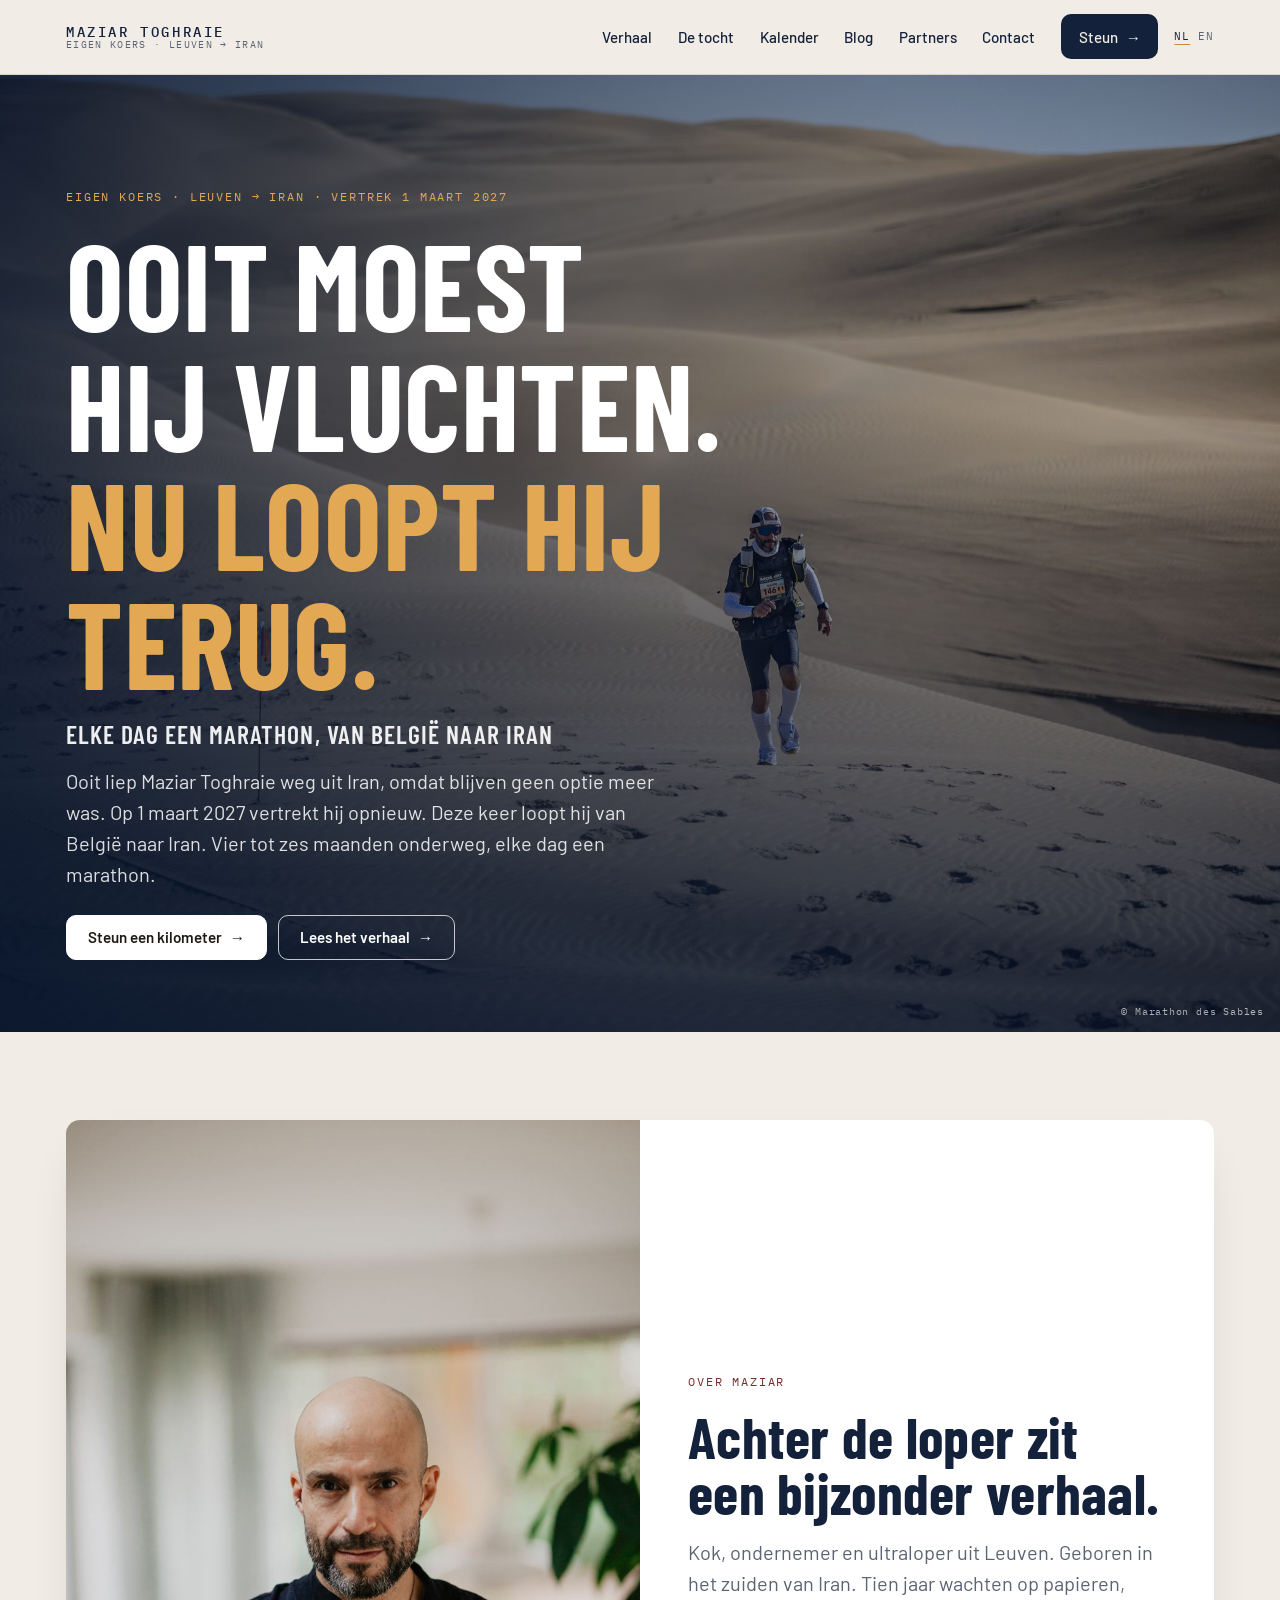
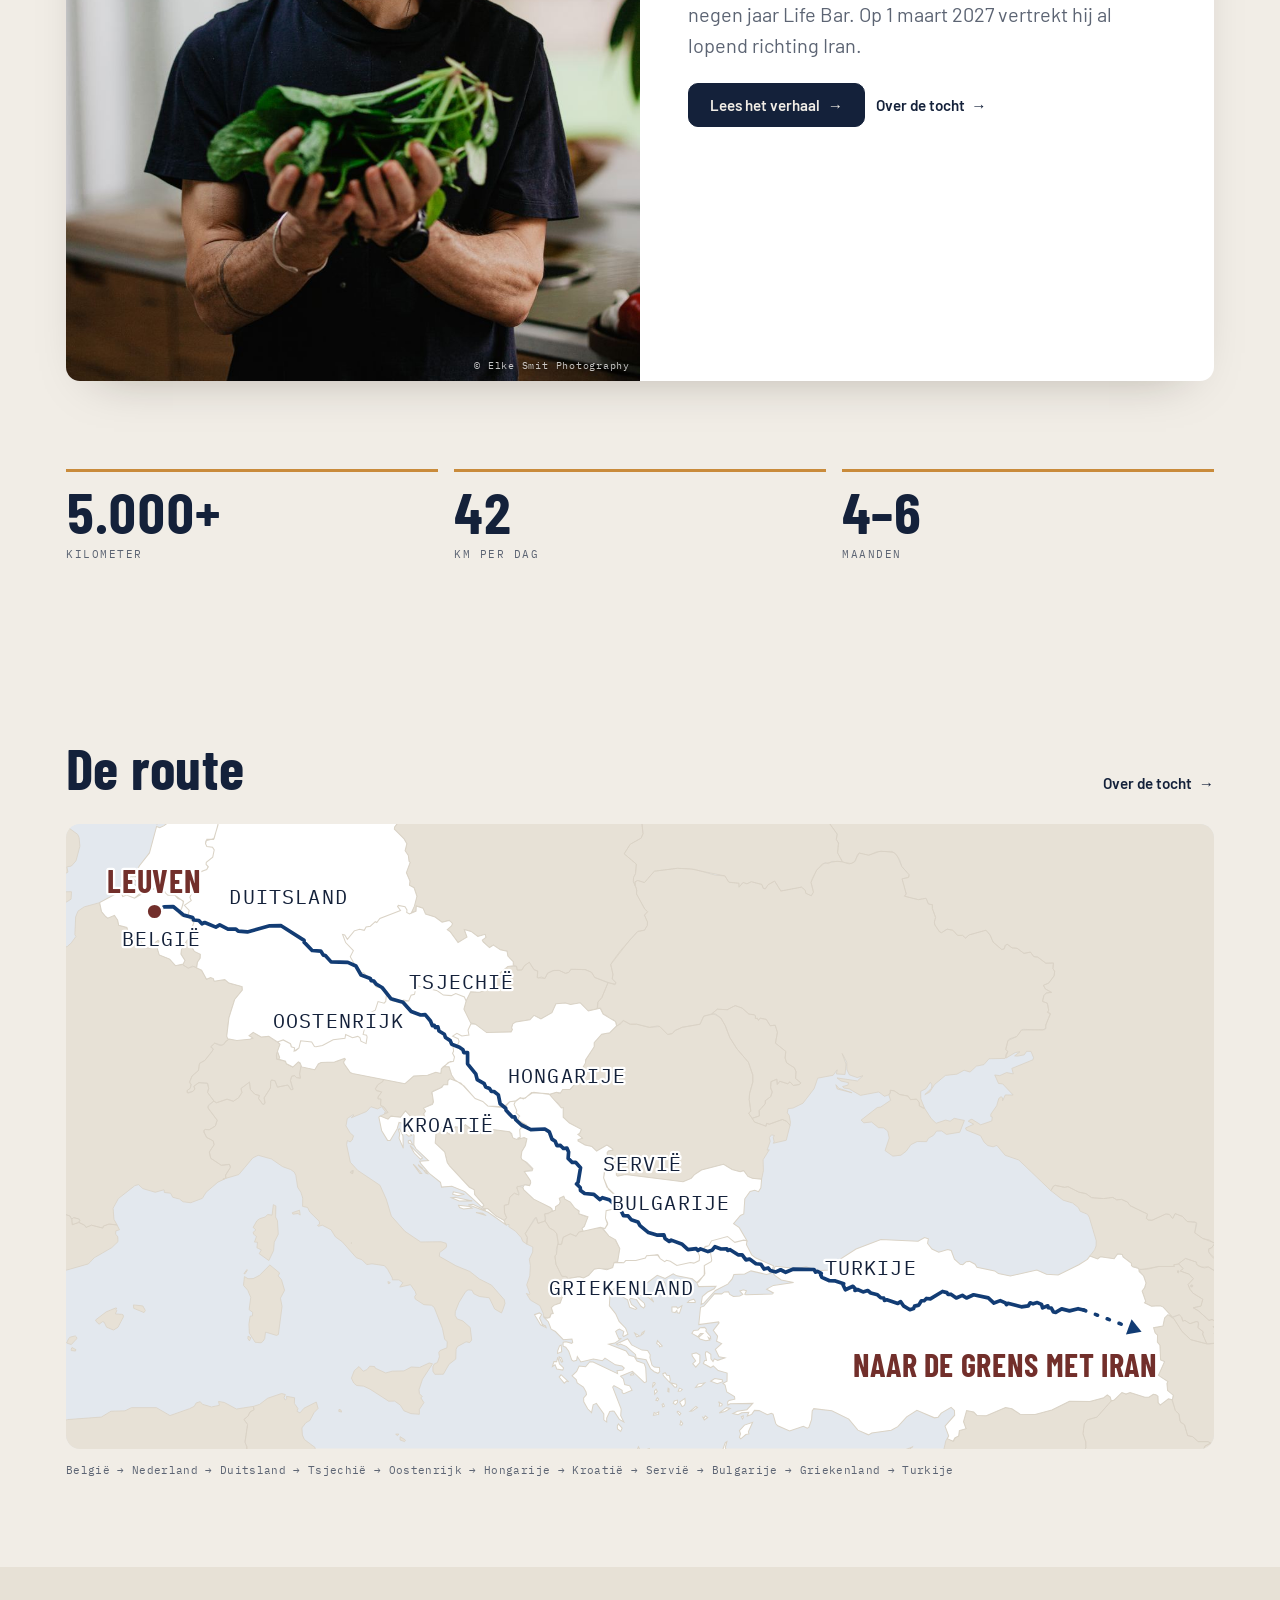
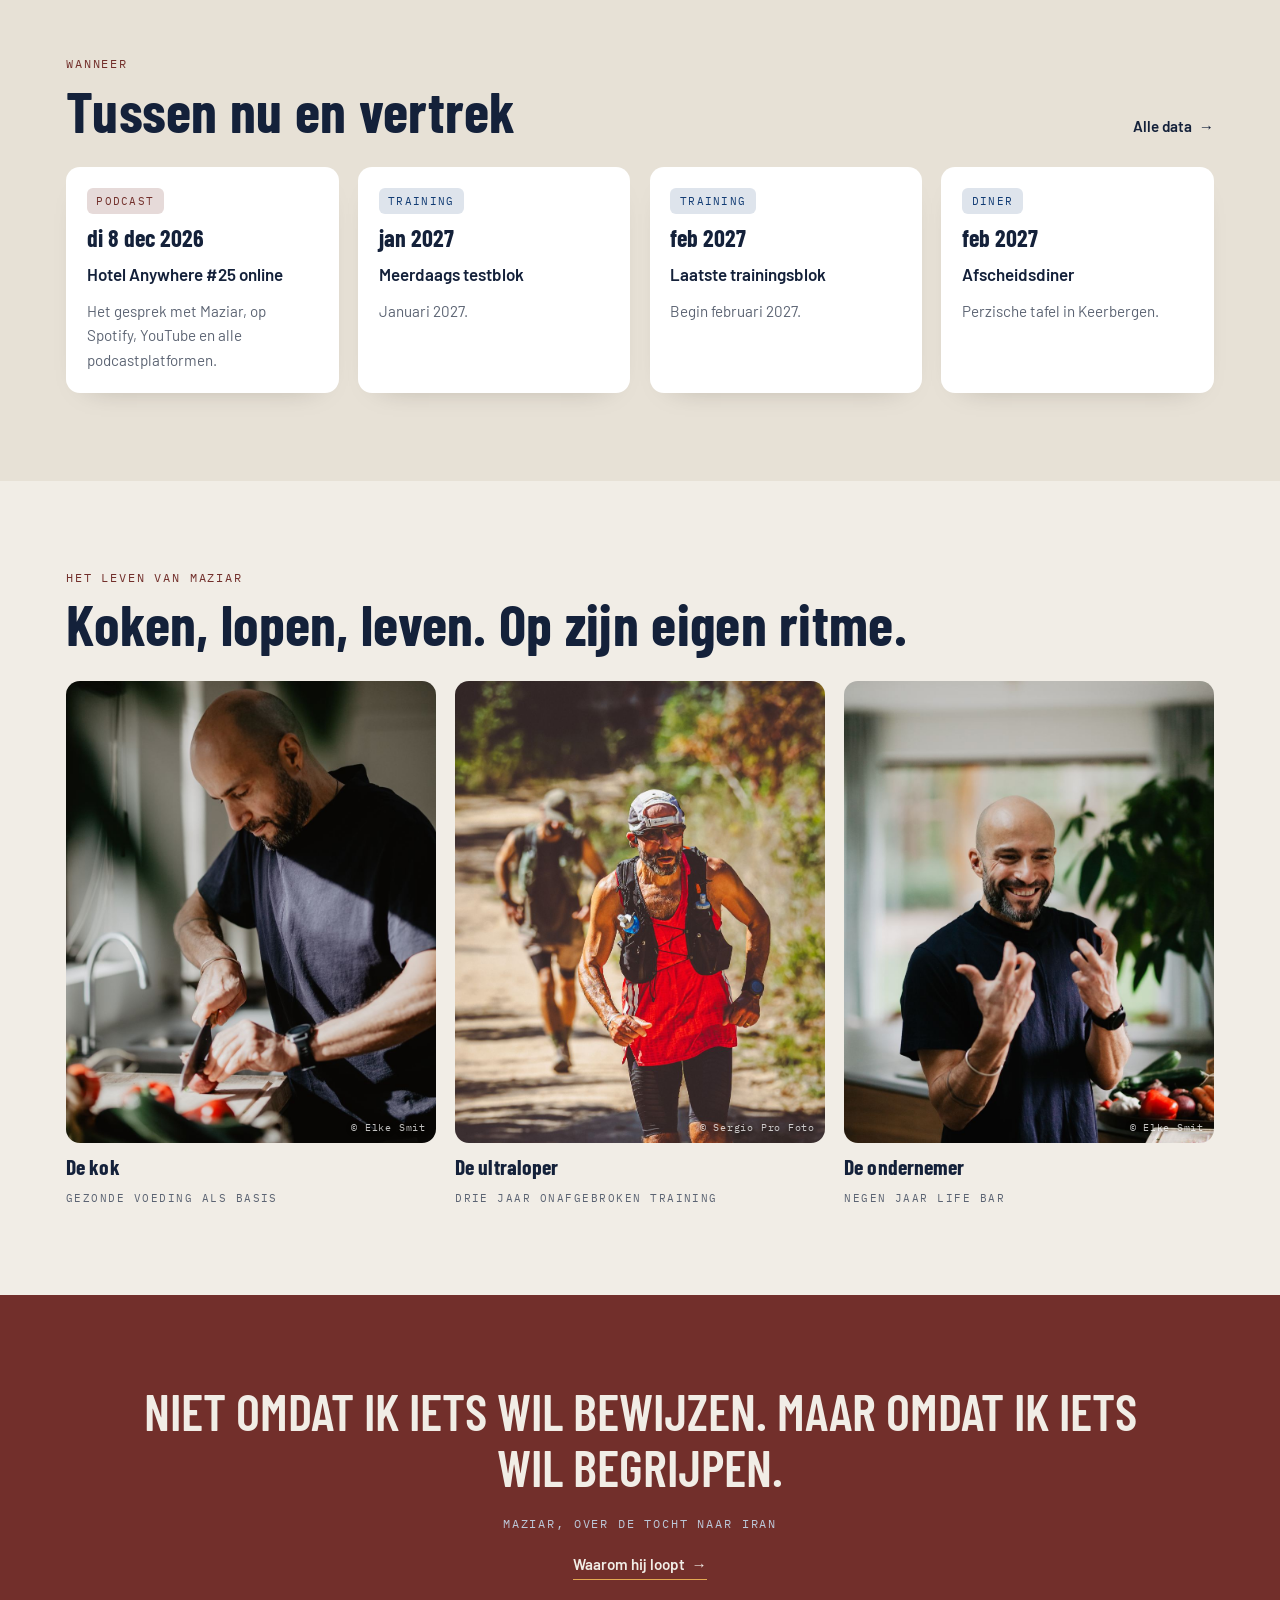
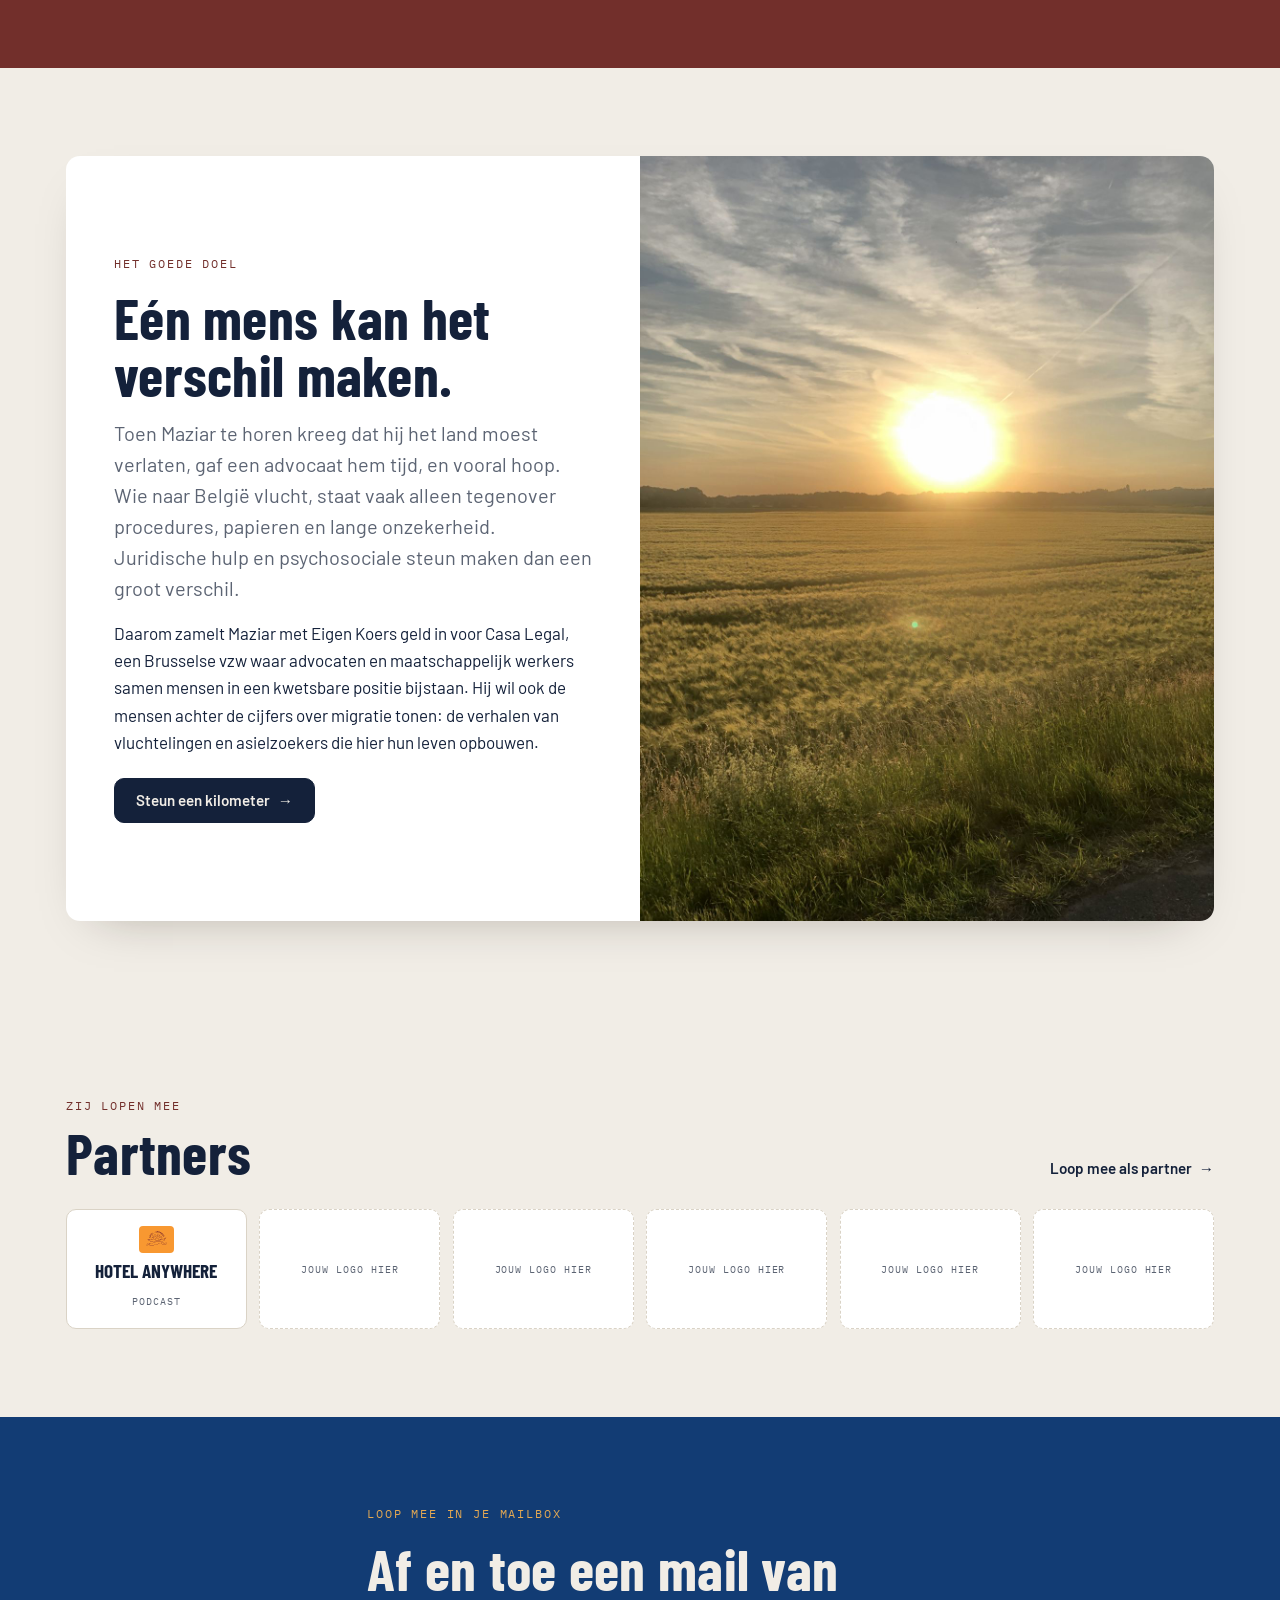
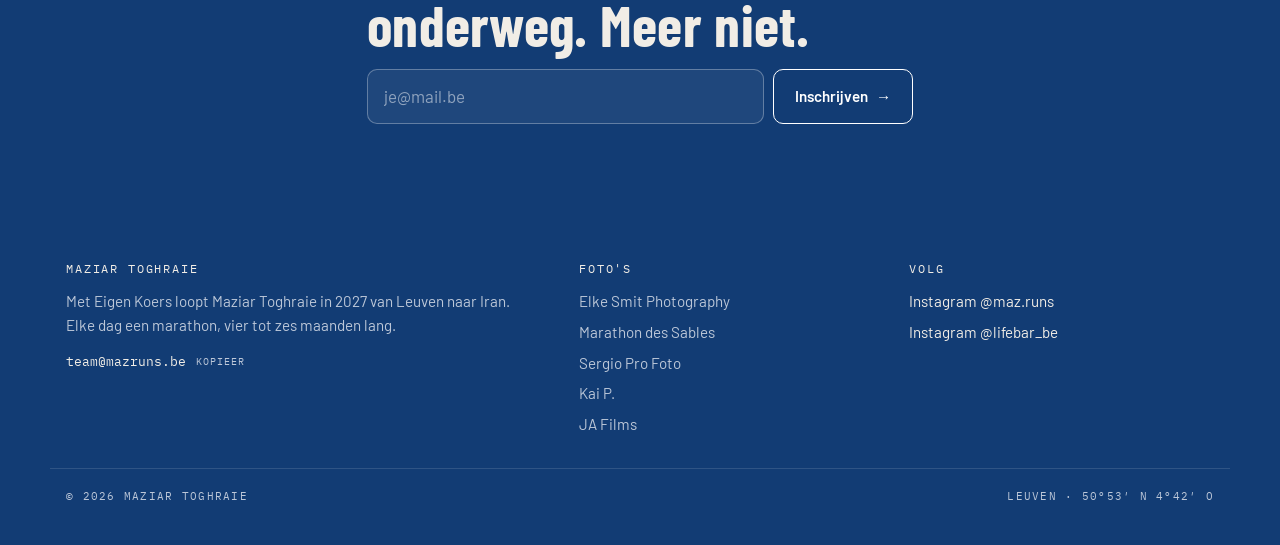
==== index.html @ 13605937 "Blog: blog en vlog samen onder één menu-item De pagina Vlog wordt Blog (blog.html). Daar staan verha" ====
<!doctype html>
<html lang="nl">
<head>
<meta charset="utf-8">
<meta name="viewport" content="width=device-width, initial-scale=1, viewport-fit=cover">
<meta name="description" content="Ooit moest Maziar Toghraie vluchten uit Iran. Met Eigen Koers loopt hij vanaf 1 maart 2027 terug: van Leuven naar Iran, elke dag een marathon.">
<meta property="og:type" content="website">
<meta property="og:title" content="Eigen Koers · Mazruns">
<meta property="og:description" content="Ooit moest Maziar Toghraie vluchten uit Iran. Met Eigen Koers loopt hij vanaf 1 maart 2027 terug: van Leuven naar Iran, elke dag een marathon.">
<meta property="og:image" content="https://mazruns.be/assets/img/hero-dunes.jpg">
<meta property="og:url" content="https://mazruns.be/">
<link rel="icon" href="assets/img/favicon.svg" type="image/svg+xml">
<title>Eigen Koers · Mazruns</title>
<link rel="stylesheet" href="https://fonts.googleapis.com/css2?family=Barlow+Condensed:wght@600;700&family=Barlow:wght@400;500;600&family=IBM+Plex+Mono:wght@400;500&family=Vazirmatn:wght@400;700&display=swap">
<link rel="stylesheet" href="assets/site.css?v=32ee79f0">
</head>
<body data-page="home">
<header class="nav" id="hdr"></header>
<main>
<section class="hero on-photo stack">
  <picture><source media="(max-width:899px)" srcset="assets/img/dune-ridge.jpg"><img src="assets/img/hero-dunes.jpg" alt="" style="object-position:68% 55%;--mpos:48% 50%" fetchpriority="high"></picture>
  <div class="wrap"><div class="over">
    <p class="label" data-t="hero.eyebrow">Eigen Koers · Leuven → Iran · vertrek 1 maart 2027</p>
    <h1><span data-t="story.title.a">Ooit moest hij vluchten.</span><br><em data-t="story.title.b">Nu loopt hij terug.</em></h1>
    <p class="sub" data-t="hero.sub">Elke dag een marathon, van België naar Iran</p><p class="lede" data-t="hero.lede">Ooit liep Maziar Toghraie weg uit Iran, omdat blijven geen optie meer was. Op 1 maart 2027 vertrekt hij opnieuw. Deze keer loopt hij van België naar Iran. Vier tot zes maanden onderweg, elke dag een marathon.</p>
    <div class="cta-row"><a class="btn fill" href="steun.html" data-t="home.support">Steun een kilometer</a><a class="btn" href="verhaal.html" data-t="home.read">Lees zijn verhaal</a></div>
  </div></div><span class="credit">© Marathon des Sables</span>
</section>
<section class="band"><div class="wrap">
  <div class="feature">
    <div class="photo " ><img src="assets/img/greens.jpg" alt="" loading="lazy"><span class="credit">© Elke Smit Photography</span></div>
    <div class="txt">
      <p class="label" data-t="home.about">Over Maziar</p>
      <h2 data-t="home.about.h">Achter de loper zit een bijzonder verhaal.</h2>
      <p class="lede" data-t="home.about.p">Kok, ondernemer en ultraloper uit Leuven. Geboren in het zuiden van Iran. Tien jaar wachten op papieren, negen jaar Life Bar. Op 1 maart 2027 vertrekt hij al lopend richting Iran.</p>
      <div class="actions"><a class="btn fill" href="verhaal.html" data-t="home.read">Lees zijn verhaal</a><a class="link" href="detocht.html" data-t="home.run">Over de tocht</a></div>
    </div>
  </div>
</div></section>

<section class="wrap" style="padding-bottom:clamp(3rem,7vw,5.5rem)"><div class="facts"><div class="fact"><b>5.000+</b><span data-t="stat.0">kilometer</span></div><div class="fact"><b>42</b><span data-t="stat.1">km per dag</span></div><div class="fact"><b>4–6</b><span data-t="stat.2">maanden</span></div></div></section>

<section class="band"><div class="wrap stack lg">
  <div class="head"><div class="stack"><h2 data-t="run.route">De route</h2></div><a class="link" href="detocht.html" data-t="home.run">Over de tocht</a></div>
  <figure class="routefig"><svg class="routemap" viewBox="0 0 1000 544" xmlns="http://www.w3.org/2000/svg" role="img" aria-label="Route van Leuven tot de grens met Iran">
<rect class="rm-sea" width="1000" height="544"/>
<path class="rm-land" d="M248.7,365.1L248.4,364.9L248.7,364.9L248.7,365.1ZM-22.1,-14.8L-18.7,-5.9L-22.1,-0.9L-22.1,-14.8ZM-22.1,5.8L-18.1,6.4L-14.2,1.2L1.6,2.8L10.1,9.0L11.4,11.8L12.1,19.4L8.7,32.1L4.7,36.6L0.7,37.4L1.7,41.9L-2.2,44.0L-5.4,43.2L-9.9,46.0L-6.7,47.4L-6.0,49.0L-6.8,51.6L-17.2,55.4L-14.9,54.7L-11.4,58.2L-6.8,59.2L4.8,59.0L4.4,65.5L-3.4,70.2L-5.3,74.5L-9.5,74.2L-22.0,80.2L-22.1,5.8ZM818.1,204.2L804.0,204.5L799.6,209.6L793.1,210.9L787.5,216.1L782.3,214.5L776.1,217.9L766.1,219.0L756.7,226.8L752.3,233.6L748.1,235.7L754.0,230.1L754.3,227.2L752.9,224.9L749.2,230.5L744.5,232.9L744.6,239.4L747.8,247.5L746.6,247.6L743.4,245.6L743.2,242.5L740.9,239.7L735.6,240.1L733.5,237.0L726.2,235.6L721.4,232.4L718.1,232.0L718.0,234.3L716.7,235.9L713.0,237.2L708.0,233.4L692.0,236.4L682.2,230.7L677.6,230.0L676.5,228.7L681.2,227.4L681.6,225.3L675.1,223.9L671.6,221.2L689.4,223.8L694.2,219.3L689.3,220.9L682.4,218.5L680.2,213.9L680.1,207.5L676.1,199.9L679.5,209.3L678.6,218.2L671.0,217.7L671.8,214.1L668.2,218.9L654.8,221.4L651.7,230.5L642.0,243.2L633.2,247.5L629.0,247.9L628.3,251.7L629.9,253.6L631.1,259.8L630.7,262.4L627.6,258.9L624.0,257.4L612.7,261.5L610.2,260.8L609.8,263.2L599.9,259.7L597.6,256.4L604.0,254.3L603.8,249.6L609.1,243.7L609.2,241.0L613.9,237.4L615.2,233.4L613.8,229.8L614.1,224.4L619.2,222.3L619.6,226.9L621.8,224.1L628.7,226.3L630.7,224.6L633.6,227.8L638.9,226.9L640.1,225.5L635.5,221.7L635.9,215.8L634.5,212.4L627.7,208.0L626.4,203.9L627.0,198.1L618.0,190.9L619.7,181.5L617.8,175.3L613.4,175.7L610.0,170.2L604.7,169.1L603.2,171.1L602.3,169.3L600.5,169.3L600.6,167.1L599.4,166.2L594.9,165.6L588.9,160.3L582.9,158.2L575.9,161.8L567.4,161.3L562.4,165.5L555.5,167.4L552.3,174.4L536.8,177.1L530.3,180.0L528.2,182.5L524.2,183.4L517.2,176.4L515.2,175.9L508.3,177.2L497.1,174.4L491.4,174.4L485.4,171.2L483.5,173.9L479.6,175.9L479.2,173.2L477.2,170.5L473.0,169.7L471.7,167.3L467.9,165.6L465.8,160.6L463.1,160.7L463.3,155.2L466.7,151.3L472.1,138.3L478.8,139.4L478.9,138.0L475.8,135.0L476.4,130.8L474.5,122.5L475.8,120.1L483.1,110.2L498.0,93.6L503.9,92.5L506.4,88.3L506.5,85.3L503.9,79.4L506.6,76.4L504.1,74.0L497.0,61.0L497.3,57.9L495.7,53.6L495.7,50.3L498.0,49.2L503.9,51.0L512.5,41.1L532.5,38.6L547.0,39.4L565.7,44.6L573.9,45.2L577.4,50.7L586.1,51.6L586.3,55.0L589.8,50.9L593.1,52.1L597.0,50.3L606.2,52.7L607.2,55.8L609.1,56.6L611.7,52.8L617.3,49.7L622.7,58.4L640.7,55.0L644.0,57.8L644.5,60.4L649.2,62.5L651.1,59.4L649.0,50.8L650.1,47.5L653.9,40.1L658.9,34.7L672.0,32.4L684.1,34.5L687.7,32.3L689.4,26.6L691.0,25.3L699.2,27.2L706.8,24.0L719.8,23.9L723.9,27.3L728.1,37.1L734.4,44.2L734.0,46.5L728.3,47.8L731.9,60.9L730.4,62.9L742.5,65.9L749.2,64.7L751.3,69.7L754.7,70.3L754.7,73.6L757.5,81.4L756.4,85.5L756.9,88.0L760.9,93.9L762.7,94.7L767.5,91.6L772.5,92.5L776.6,97.0L781.0,97.0L783.6,99.4L786.7,96.6L801.4,92.5L804.9,96.6L807.6,102.9L815.2,109.4L817.4,108.7L818.1,105.8L819.9,104.8L824.1,107.9L828.5,108.3L834.5,112.7L840.1,111.6L843.0,115.5L846.5,116.0L853.6,121.3L860.2,121.1L859.7,126.1L861.2,128.2L860.8,132.2L856.0,138.6L851.4,140.5L853.0,143.6L858.5,146.7L853.8,147.2L851.8,149.5L850.6,154.5L854.8,156.1L856.0,162.2L855.0,164.1L857.5,165.2L853.4,175.3L853.5,177.8L850.9,179.4L834.1,178.9L832.3,179.5L828.3,185.1L822.3,187.0L820.5,188.7L818.6,196.4L820.4,198.4L818.1,204.2ZM684.7,234.1L671.8,230.8L670.6,227.1L673.4,230.3L684.7,234.1ZM153.8,571.0L157.3,558.0L159.1,554.8L157.5,549.4L157.5,542.5L155.9,538.5L158.2,523.0L155.0,518.8L158.6,515.7L160.3,512.2L163.8,510.2L163.2,507.3L168.6,505.6L175.7,500.2L187.8,496.1L191.1,497.0L189.9,499.7L190.9,501.8L192.4,500.5L192.0,498.5L199.1,499.8L198.9,504.7L202.1,509.3L201.2,511.6L203.8,513.0L207.3,508.9L218.0,503.5L219.6,509.1L216.1,512.7L212.4,519.6L208.9,521.6L205.5,526.1L205.9,532.2L207.7,536.2L216.9,543.1L217.8,551.2L219.4,553.8L207.9,571.0L153.8,571.0ZM219.5,568.8L220.2,567.1L223.0,565.6L222.9,566.9L219.5,568.8ZM767.6,535.4L773.3,537.6L774.3,534.8L777.6,533.0L778.2,528.4L784.0,526.7L781.8,520.6L784.5,511.0L790.7,512.2L793.5,515.2L801.7,515.4L818.4,508.3L824.0,509.4L831.1,514.1L844.2,514.3L858.8,510.4L874.1,502.9L891.9,503.1L904.0,499.8L907.1,497.3L909.6,499.2L910.6,502.5L898.0,516.7L889.7,519.0L887.0,522.6L885.9,531.1L888.3,538.3L888.4,542.9L885.3,552.5L884.8,566.5L882.6,571.0L779.2,571.0L776.5,568.9L775.8,570.2L769.4,570.3L767.4,561.7L768.7,554.2L767.7,548.9L764.7,544.8L766.4,537.2L767.6,535.4ZM176.6,185.0L186.4,191.7L183.3,201.2L183.4,204.9L191.2,206.6L192.0,208.9L197.6,211.7L202.4,207.3L204.8,210.2L203.5,217.7L204.2,221.4L200.7,220.9L199.1,219.1L196.6,219.8L195.5,223.5L197.5,231.4L195.6,231.4L193.3,227.4L184.2,229.2L182.0,223.6L179.3,223.1L178.3,223.8L178.1,229.9L172.6,238.5L173.6,242.9L171.6,244.4L167.7,239.1L168.5,236.5L164.6,235.5L160.6,231.2L159.8,224.8L152.5,230.4L153.2,233.9L150.3,238.5L145.8,241.5L140.3,239.7L131.2,242.8L129.5,242.1L123.3,233.8L124.3,230.2L123.0,225.7L115.7,225.3L111.4,228.4L112.2,230.9L110.6,232.9L105.5,234.2L105.5,232.2L108.3,230.1L108.9,226.9L107.5,225.3L109.8,219.5L115.3,214.8L116.3,208.5L120.9,206.0L127.3,198.2L128.3,195.8L126.1,194.1L129.5,190.9L134.2,193.0L137.6,192.0L139.2,189.0L141.9,187.5L159.9,187.6L162.8,186.5L159.4,184.4L163.1,181.5L169.9,185.5L176.6,185.0ZM68.0,425.6L59.0,421.9L58.7,418.9L66.9,419.8L69.1,423.7L68.0,425.6ZM43.0,426.8L48.6,427.1L49.8,427.6L50.0,429.4L45.3,438.4L41.4,440.8L35.4,438.4L33.2,433.9L31.7,433.5L28.8,435.8L25.9,433.0L25.9,431.9L35.1,424.9L43.3,421.6L44.2,421.8L43.5,422.9L44.2,423.9L43.0,426.8ZM-22.1,340.5L-12.6,341.5L-11.1,336.8L3.3,341.4L5.0,344.3L5.5,349.0L11.2,347.1L16.1,349.4L17.4,351.4L22.2,349.5L32.1,352.0L32.5,350.3L37.4,348.5L44.5,349.3L46.6,353.5L43.5,354.4L43.2,357.2L45.1,359.6L45.3,363.8L39.9,369.0L24.5,377.9L19.5,383.2L-3.7,389.8L-10.7,396.8L-6.8,399.8L-7.6,400.8L-13.4,402.9L-22.1,416.4L-22.1,340.5ZM4.6,453.5L0.5,452.1L2.2,448.5L3.3,447.1L8.1,445.9L9.2,446.9L9.4,448.3L4.6,453.5ZM8.2,459.1L4.6,458.7L4.5,457.6L5.2,456.0L8.7,457.9L8.2,459.1ZM472.1,138.3L466.7,151.3L463.3,155.2L462.6,161.1L454.0,162.6L448.0,155.8L439.5,157.3L435.1,156.0L426.8,156.6L423.3,164.3L413.7,169.8L407.6,166.7L404.1,170.5L391.9,172.4L389.2,174.1L388.2,177.6L388.9,179.0L387.7,181.1L366.4,181.7L363.6,180.4L356.6,174.4L351.5,172.8L346.6,161.3L349.3,151.6L352.5,146.1L360.3,146.5L366.3,144.5L373.6,138.5L375.2,132.0L384.9,124.1L392.4,123.9L393.1,127.3L397.1,127.2L399.4,123.4L403.6,120.4L407.7,126.9L410.9,128.1L410.5,133.8L411.5,134.2L414.1,133.2L417.2,134.6L419.5,130.0L425.2,127.5L429.5,127.5L435.1,130.1L438.1,129.2L439.8,126.6L452.2,126.8L457.7,129.1L460.6,133.7L472.1,138.3ZM338.8,223.0L333.2,222.8L332.5,227.1L328.9,227.2L325.9,230.2L319.4,232.6L318.4,234.5L320.0,237.5L319.7,243.4L311.4,247.5L313.2,250.3L311.6,252.4L312.8,255.9L310.6,256.7L304.3,254.9L300.8,255.5L295.7,249.9L291.4,255.4L283.0,254.5L280.5,257.1L274.6,255.6L273.8,254.3L280.4,251.3L277.0,246.6L274.0,245.0L274.3,239.6L271.8,239.4L271.8,237.8L275.0,233.4L270.4,232.2L269.5,230.7L271.6,227.2L276.1,224.2L276.5,222.4L295.3,226.2L302.9,219.6L315.0,218.8L322.1,216.2L326.5,217.3L326.9,213.3L329.5,211.3L333.7,211.5L335.9,218.6L338.8,223.0ZM249.7,304.6L247.7,303.6L250.1,301.9L249.7,304.6ZM1021.6,95.7L1019.8,99.1L1019.8,104.7L1013.1,111.7L1010.8,117.1L1008.9,128.3L1014.0,135.7L1006.7,147.3L1004.6,155.0L1005.8,160.4L1014.7,166.4L1015.9,169.9L1015.4,175.9L1017.7,181.0L1019.7,182.7L1022.1,181.6L1022.0,261.3L1015.1,276.3L1013.4,274.4L1012.3,277.4L1007.9,281.3L1006.8,286.1L1007.8,288.6L1013.8,291.0L1018.4,295.7L1022.1,305.6L1022.1,384.0L1019.0,382.4L1017.8,378.2L1007.7,367.7L1003.8,368.0L1003.1,366.0L990.1,361.0L983.2,356.0L985.1,347.9L983.5,346.6L976.6,346.3L972.6,341.9L966.2,339.4L964.0,343.7L961.2,340.1L958.1,339.7L946.0,345.2L943.0,345.0L941.1,343.6L942.1,339.8L926.8,332.4L924.6,329.3L919.5,327.0L915.2,327.4L911.9,325.3L903.8,326.3L893.4,325.5L888.5,322.0L882.3,320.7L872.8,315.9L869.9,316.5L861.7,314.8L860.3,315.3L857.9,319.4L830.0,292.7L818.1,288.6L810.9,280.0L807.6,281.2L803.0,280.1L799.8,277.2L796.6,271.5L784.3,266.6L783.6,264.8L790.7,261.5L785.9,258.9L787.5,257.7L789.1,257.2L796.8,262.0L806.4,258.7L806.9,255.2L805.6,254.9L805.6,252.8L810.7,245.4L812.6,239.0L814.5,237.5L815.8,238.5L815.9,241.1L818.2,236.0L825.1,236.1L815.9,226.4L812.3,226.0L809.0,218.6L813.4,219.2L819.3,216.5L825.2,217.7L823.9,212.9L842.3,205.4L842.8,203.5L840.6,198.1L836.8,198.0L834.7,201.1L829.0,202.2L826.3,202.0L831.0,198.4L826.9,199.1L818.9,203.9L818.6,201.2L820.4,197.9L818.6,196.4L820.5,188.7L828.3,185.1L832.3,179.5L852.6,179.2L853.5,177.8L853.4,175.3L857.5,165.2L855.0,164.1L856.0,162.2L854.8,156.1L850.6,154.5L851.8,149.5L853.8,147.2L858.5,146.7L853.0,143.6L851.4,140.5L856.0,138.6L860.8,132.2L861.2,128.2L859.7,126.1L860.2,121.1L853.6,121.3L846.5,116.0L843.0,115.5L840.1,111.6L834.5,112.7L828.5,108.3L824.1,107.9L819.9,104.8L818.1,105.8L817.4,108.7L815.2,109.4L807.6,102.9L804.9,96.6L801.4,92.5L786.7,96.6L783.6,99.4L781.0,97.0L776.6,97.0L772.5,92.5L767.5,91.6L762.7,94.7L760.9,93.9L756.9,88.0L756.4,85.5L757.5,81.4L754.7,73.6L754.7,70.3L751.3,69.7L749.2,64.7L742.5,65.9L730.4,62.9L731.9,60.9L728.3,47.8L734.0,46.5L734.4,44.2L728.1,37.1L726.0,30.8L721.7,25.0L709.9,23.6L699.2,27.2L691.0,25.3L686.3,33.4L682.3,34.8L678.7,33.8L676.2,32.7L672.1,25.1L672.9,16.6L671.0,13.4L671.8,8.8L665.0,-0.6L668.6,-7.2L674.1,-7.4L678.1,-3.9L684.6,-3.4L690.9,-7.8L691.8,-10.0L697.0,-12.4L696.6,-16.6L691.2,-21.4L691.3,-25.7L685.9,-29.0L676.0,-30.1L677.8,-37.2L1022.1,-37.2L1021.6,95.7ZM718.0,234.3L718.1,232.0L721.4,232.4L726.2,235.6L733.5,237.0L735.6,240.1L740.9,239.7L743.2,242.5L743.4,245.6L747.8,247.5L753.6,256.5L757.9,260.7L766.2,257.9L770.2,258.9L773.7,256.4L782.6,258.2L778.6,268.5L767.0,270.4L762.8,267.4L758.3,267.5L755.7,271.2L751.2,273.8L749.7,276.7L741.5,276.6L736.0,279.3L731.9,285.0L727.3,288.5L720.3,289.3L713.5,284.5L717.1,273.5L715.8,267.5L712.2,264.7L707.7,264.5L701.7,259.6L694.9,260.3L692.6,257.9L706.7,247.0L709.7,246.5L718.3,240.7L716.7,235.9L718.0,234.3ZM599.9,259.7L609.8,263.2L610.2,260.8L612.7,261.5L624.0,257.4L627.6,258.9L630.7,262.4L627.4,275.5L616.1,278.1L616.8,276.9L616.1,272.9L617.1,271.4L614.6,270.8L612.7,273.1L613.4,276.5L610.7,284.1L612.6,283.8L607.2,292.5L607.5,302.1L605.9,309.5L597.8,308.6L594.0,307.0L590.4,302.0L587.2,302.9L580.2,301.0L572.8,296.4L553.5,301.4L547.2,305.6L544.6,308.7L537.5,311.7L487.3,305.4L480.5,306.7L479.4,305.8L479.4,303.2L482.9,299.2L475.7,294.3L471.1,288.2L472.4,284.9L475.7,284.4L476.1,282.9L471.2,279.7L462.2,284.9L458.1,281.0L452.1,279.6L446.0,276.0L446.0,274.9L449.9,273.7L445.9,270.3L447.4,269.6L448.9,266.0L438.5,260.5L433.1,255.4L433.1,247.0L431.6,247.4L428.8,243.2L423.9,239.8L421.3,235.5L427.2,233.7L429.5,234.8L432.7,231.2L438.9,231.3L440.8,230.0L442.3,226.5L443.9,225.8L443.6,223.5L445.2,219.6L449.1,216.4L448.6,214.9L452.5,208.1L452.7,205.4L460.1,194.0L460.1,190.4L466.6,183.1L473.7,181.8L485.4,171.2L491.4,174.4L497.1,174.4L508.3,177.2L517.2,176.4L524.2,183.4L528.2,182.5L530.3,180.0L536.8,177.1L552.3,174.4L555.5,167.4L564.5,165.4L570.4,169.0L574.2,175.5L578.2,186.0L584.4,195.8L594.5,207.6L598.2,218.5L598.3,224.6L595.5,234.6L595.1,239.9L596.5,250.2L594.6,251.8L599.9,259.7ZM496.9,56.0L497.0,61.0L504.1,74.0L506.6,76.4L503.9,79.4L506.5,85.3L506.4,88.3L503.9,92.5L498.0,93.6L491.4,100.6L474.5,122.5L476.4,130.8L475.8,135.0L478.9,138.0L478.1,140.1L460.6,133.7L457.7,129.1L452.2,126.8L439.8,126.6L438.1,129.2L435.1,130.1L429.5,127.5L424.0,127.7L419.5,130.0L417.2,134.6L410.5,133.8L410.9,128.1L407.7,126.9L403.6,120.4L399.4,123.4L397.1,127.2L393.1,127.3L392.4,123.9L390.1,123.4L389.6,119.9L384.9,115.0L384.2,110.8L378.4,109.6L372.3,105.4L368.9,107.6L363.4,102.7L362.6,101.2L365.8,98.7L365.1,96.1L358.7,97.9L352.9,93.6L346.9,91.9L349.3,98.5L341.5,103.2L334.8,94.0L332.1,92.0L336.7,86.8L333.7,84.0L327.6,85.5L321.5,81.0L313.2,78.5L311.0,73.3L305.1,71.4L304.9,75.9L301.1,76.8L305.7,63.0L303.2,55.5L299.2,53.4L299.6,49.7L296.5,42.4L299.8,33.4L298.8,32.4L298.2,27.3L295.4,23.3L296.9,17.2L294.5,13.0L286.0,4.5L286.3,2.5L291.4,-3.9L292.3,-8.0L288.9,-27.1L296.1,-23.7L295.5,-30.6L287.9,-32.3L287.5,-34.2L297.6,-37.2L492.9,-37.2L495.6,-22.2L501.3,-4.1L502.6,8.4L501.0,12.3L491.4,17.7L486.2,26.0L496.8,34.9L496.1,43.2L494.4,46.7L494.2,50.0L496.9,56.0ZM398.0,316.3L398.6,318.5L407.4,326.8L414.7,329.6L421.9,334.0L423.7,336.6L420.2,339.5L417.1,339.3L417.4,345.8L411.2,347.9L409.9,343.1L408.3,343.3L400.0,356.9L401.8,360.0L401.4,366.0L397.9,363.6L396.5,360.3L391.5,354.7L385.7,350.8L386.0,348.9L383.1,349.1L381.4,346.5L383.8,342.9L382.0,338.8L381.8,332.2L385.5,331.3L386.6,325.1L390.5,321.6L394.4,323.2L394.6,321.3L392.5,317.0L393.2,315.6L398.0,316.3ZM562.4,165.5L567.4,161.3L575.9,161.8L582.9,158.2L588.9,160.3L594.9,165.6L599.4,166.2L600.6,167.1L600.5,169.3L602.3,169.3L603.2,171.1L604.7,169.1L610.0,170.2L613.4,175.7L617.8,175.3L619.7,181.5L618.0,190.9L627.0,198.1L626.4,203.9L627.7,208.0L634.5,212.4L635.9,215.8L635.5,221.7L640.1,225.5L638.9,226.9L633.6,227.8L630.7,224.6L628.7,226.3L621.8,224.1L619.6,226.9L619.2,222.3L614.1,224.4L613.8,229.8L615.2,233.4L613.9,237.4L609.2,241.0L609.1,243.7L603.8,249.6L604.0,254.3L597.6,256.4L594.6,251.8L596.5,250.2L595.1,239.9L595.5,234.6L598.3,224.6L598.2,218.5L594.5,207.6L584.4,195.8L578.2,186.0L574.2,175.5L570.4,169.0L566.1,165.6L562.4,165.5ZM136.7,309.8L137.1,308.8L138.0,308.9L138.0,309.3L136.7,309.8ZM294.9,538.0L291.0,536.6L291.0,533.7L295.1,536.2L295.7,537.1L294.9,538.0ZM288.8,532.8L287.5,531.9L287.1,531.4L289.9,531.4L288.8,532.8ZM446.7,355.5L458.1,352.5L466.3,351.6L473.0,359.0L477.8,361.3L482.4,369.8L480.8,381.2L477.5,381.9L476.2,386.4L473.5,387.5L460.1,387.8L455.3,393.1L450.8,395.5L447.0,394.3L437.3,396.0L435.2,394.0L432.3,394.4L426.8,383.6L425.9,376.3L427.3,374.7L428.2,366.2L431.3,366.4L433.1,360.0L439.3,357.0L444.4,359.1L446.7,355.5ZM108.2,101.4L109.3,107.5L111.8,111.0L117.0,113.6L116.9,116.7L114.5,120.4L113.8,125.4L110.2,123.8L106.4,125.6L101.6,122.5L103.6,118.8L100.1,113.3L100.5,109.4L105.7,100.9L108.2,101.4ZM521.9,-37.2L511.4,-33.2L508.6,-35.3L498.5,-33.9L492.9,-35.7L492.9,-37.2L521.9,-37.2ZM183.7,204.9L183.3,201.2L184.2,198.1L186.1,203.4L185.4,205.0L183.7,204.9ZM769.4,571.0L775.8,570.2L776.5,568.9L779.5,570.7L769.4,571.0ZM426.3,336.4L426.4,333.5L430.3,330.0L429.7,326.1L433.6,324.2L434.6,326.8L439.3,329.3L443.3,334.7L447.0,337.2L446.7,339.6L454.7,342.6L451.5,350.6L449.5,352.3L450.5,354.7L446.7,355.5L444.4,359.1L439.3,357.0L433.1,360.0L431.9,365.9L428.8,366.1L427.5,357.0L424.9,353.9L421.3,352.0L417.4,345.8L417.9,343.2L416.6,340.2L426.3,336.4ZM1021.9,181.8L1019.7,182.7L1017.7,181.0L1015.4,175.9L1015.9,169.9L1014.7,166.4L1005.8,160.4L1004.6,155.0L1006.7,147.3L1014.0,135.7L1008.9,128.3L1010.8,117.1L1013.1,111.7L1019.8,104.7L1019.8,99.1L1022.1,95.0L1021.9,181.8ZM128.8,241.3L131.2,242.8L140.3,239.7L145.8,241.5L150.3,238.5L153.2,233.9L152.5,230.4L159.8,224.8L160.6,231.2L164.6,235.5L168.5,236.5L167.7,239.1L171.6,244.4L173.1,243.9L172.6,238.5L178.1,229.9L178.3,223.8L179.3,223.1L182.0,223.6L184.2,229.2L193.3,227.4L196.5,231.7L197.9,230.9L195.5,223.5L196.6,219.8L199.1,219.1L200.7,220.9L204.2,221.4L203.5,217.7L204.7,211.2L216.7,214.1L219.8,208.9L222.2,207.7L233.9,207.3L242.7,204.2L243.4,204.9L241.8,207.3L242.4,209.0L247.6,216.5L276.5,222.4L276.1,224.2L271.6,227.2L269.5,230.7L270.4,232.2L275.0,233.4L271.8,237.8L271.8,239.4L274.3,239.6L274.0,245.0L277.0,246.6L280.4,251.3L277.0,252.1L278.4,250.8L275.0,246.3L271.4,248.2L265.6,246.3L261.7,250.5L248.5,255.9L250.8,253.5L249.8,253.4L245.0,256.6L243.9,263.0L247.6,269.3L250.5,271.6L249.2,275.4L247.5,276.9L245.1,275.8L244.4,279.3L247.7,294.7L254.2,301.8L273.5,314.7L278.9,326.6L283.4,341.5L295.2,354.8L309.0,364.1L326.6,363.9L331.1,365.2L331.6,367.6L330.8,369.3L325.5,373.3L325.2,376.6L339.6,384.8L351.8,389.8L360.0,396.3L370.7,401.7L381.8,414.4L382.4,417.7L380.4,423.5L379.3,425.9L373.4,422.5L368.7,412.7L360.1,411.6L355.2,409.2L353.6,406.1L350.2,405.8L348.0,407.5L342.3,416.8L339.1,424.8L339.0,428.0L340.7,431.1L345.7,432.9L352.1,438.6L353.4,449.5L351.7,451.7L348.5,451.1L341.1,455.1L339.8,457.5L339.5,466.1L333.7,470.6L328.7,479.3L321.3,479.4L319.6,476.7L319.6,472.8L320.8,470.3L323.5,469.1L325.3,464.0L324.7,460.4L325.8,458.7L331.8,456.3L332.1,451.1L329.8,448.7L327.9,439.3L320.7,421.0L318.3,419.2L311.8,418.7L304.2,413.8L303.7,411.8L305.0,409.8L304.2,407.2L300.1,401.3L290.7,403.4L293.4,399.6L290.0,397.1L284.2,397.1L284.3,395.5L280.1,387.8L277.3,384.7L266.5,383.1L262.0,383.8L257.8,379.6L252.9,377.8L240.6,363.9L234.7,359.7L230.9,353.5L223.3,349.5L219.9,350.4L219.1,349.7L220.9,348.5L220.6,346.1L212.4,338.0L210.4,334.0L206.1,333.1L206.2,325.9L204.6,320.8L201.8,316.5L200.2,306.1L198.8,303.2L195.7,301.0L188.7,298.5L179.0,291.8L167.4,288.6L162.7,290.9L150.5,305.4L139.2,308.7L139.0,305.8L143.3,299.0L142.4,296.5L135.3,297.3L126.1,291.2L124.8,285.8L129.0,279.4L128.2,276.0L122.5,273.0L120.2,268.4L120.1,266.9L121.5,266.1L124.8,266.3L130.1,263.1L131.7,258.0L124.0,248.2L123.6,246.0L128.8,241.3ZM249.7,304.6L250.1,301.9L248.7,302.1L247.7,303.6L249.7,304.6ZM248.7,365.1L248.4,364.9L248.4,365.2L248.7,365.1ZM319.3,470.2L310.5,483.7L307.5,492.8L307.9,496.3L310.4,498.8L309.1,499.8L311.8,504.0L307.8,510.0L307.8,514.2L300.4,513.6L294.3,511.1L291.3,506.3L286.3,502.7L281.1,502.8L264.8,492.3L259.3,489.7L253.1,489.1L250.6,486.9L248.6,482.7L251.1,476.2L255.2,472.6L258.9,476.7L262.1,475.3L264.6,472.3L268.8,472.6L269.5,474.1L278.5,478.2L284.3,476.6L294.4,476.4L300.7,473.0L307.9,473.4L316.4,469.5L319.3,470.2ZM280.8,400.5L280.4,398.6L282.4,399.3L282.3,399.9L280.8,400.5ZM240.1,512.3L237.6,511.7L237.8,509.9L239.5,510.5L240.1,512.3ZM203.4,336.4L204.0,340.7L202.1,339.3L197.6,339.9L197.1,338.6L203.4,336.4ZM187.7,397.0L190.4,406.2L186.8,413.0L188.2,420.2L185.0,444.7L183.4,445.5L173.8,442.6L173.1,448.2L171.8,450.4L170.0,451.9L164.8,451.5L159.7,443.5L159.3,435.7L160.4,428.7L162.4,428.5L162.6,425.4L159.5,423.1L160.9,412.3L158.3,406.2L154.6,401.9L155.4,394.2L158.5,396.1L163.1,396.0L168.6,393.1L177.6,384.1L186.1,391.1L184.8,393.6L187.7,397.0ZM159.8,450.3L158.4,448.3L158.6,446.1L161.1,447.5L159.8,450.3ZM156.0,391.8L155.0,391.7L157.6,388.1L158.0,388.6L156.0,391.8ZM912.8,502.0L919.8,495.2L923.4,496.6L926.9,495.3L939.8,499.3L943.3,499.4L947.2,496.8L949.4,497.2L951.2,498.6L951.4,504.1L953.1,506.2L960.3,500.7L963.1,501.0L966.4,511.1L969.5,513.9L970.2,520.1L974.3,523.3L977.0,532.7L981.4,533.7L986.2,538.0L994.9,538.0L997.2,539.3L992.0,542.0L990.5,546.1L993.6,551.6L994.1,556.8L989.4,559.5L984.0,565.7L983.5,571.0L882.6,571.0L884.8,566.5L885.3,552.5L888.4,542.9L888.3,538.3L885.9,531.1L887.0,522.6L889.7,519.0L898.0,516.7L910.6,502.5L912.8,502.0ZM983.7,570.7L984.0,565.7L989.4,559.5L994.1,556.8L993.6,551.6L990.5,546.1L992.0,542.0L997.2,539.3L994.9,538.0L986.2,538.0L981.4,533.7L977.0,532.7L974.3,523.3L970.9,521.3L969.5,513.9L966.4,511.1L963.8,501.8L964.5,497.5L959.6,493.5L959.0,487.3L959.9,485.8L951.6,480.3L956.9,468.3L953.5,466.8L952.9,454.1L950.7,451.3L950.8,445.3L948.7,443.2L947.4,438.7L955.5,437.4L957.0,430.3L959.9,427.4L965.0,430.8L972.2,442.1L979.7,449.2L994.9,453.1L1003.4,452.1L1010.0,445.2L1013.0,444.3L1022.1,436.4L1022.1,571.0L983.7,570.7ZM934.5,387.9L932.8,386.0L929.3,385.8L928.1,384.7L928.1,382.6L920.8,377.1L919.4,374.6L915.7,374.8L913.0,378.7L901.0,377.0L898.7,378.9L891.8,376.4L896.0,370.9L897.3,367.5L897.4,363.0L891.3,342.4L889.8,340.0L883.4,337.3L881.9,334.2L876.9,330.2L868.6,327.7L857.9,319.4L860.3,315.3L861.7,314.8L869.9,316.5L872.8,315.9L882.3,320.7L888.5,322.0L893.4,325.5L903.8,326.3L911.9,325.3L915.2,327.4L919.5,327.0L924.6,329.3L926.8,332.4L942.1,339.8L941.1,343.6L943.0,345.0L946.0,345.2L958.1,339.7L961.2,340.1L964.0,343.7L966.2,339.4L972.6,341.9L976.6,346.3L984.6,347.2L983.2,356.0L990.1,361.0L995.8,362.4L1000.7,365.4L997.8,369.3L995.6,369.9L995.4,373.2L1006.0,383.2L1005.0,387.0L1001.3,389.6L995.0,385.8L991.9,386.8L986.6,385.1L984.4,383.1L984.8,381.7L975.2,378.4L968.5,383.5L964.9,384.0L965.5,385.4L952.0,385.4L942.3,387.8L934.5,387.9ZM182.6,342.4L184.2,345.6L184.9,357.3L181.4,364.3L180.8,371.6L176.7,380.3L168.3,374.3L170.1,371.0L166.3,369.2L166.8,364.3L164.2,364.2L165.9,359.3L163.4,357.3L163.0,355.6L165.4,353.6L163.0,351.4L166.2,345.7L168.5,343.9L173.6,342.3L175.6,340.2L179.5,340.7L180.6,331.6L182.8,332.7L182.6,342.4ZM141.9,187.5L135.9,192.8L129.5,190.9L126.1,194.1L128.3,196.4L120.9,206.0L116.3,208.5L115.3,214.8L109.8,219.5L107.7,224.4L108.9,226.9L108.3,230.1L105.5,232.2L106.3,234.5L110.6,232.9L112.2,230.9L111.4,228.4L115.7,225.3L123.4,226.0L124.3,230.2L123.3,233.8L128.8,241.3L124.0,244.9L123.7,247.2L131.7,258.0L130.1,263.1L124.8,266.3L121.5,266.1L120.1,266.9L120.2,268.4L122.5,273.0L128.2,276.0L129.0,279.4L124.8,285.8L126.1,291.2L135.3,297.3L142.4,296.5L143.3,299.0L139.0,305.8L139.2,308.7L132.3,312.0L122.0,320.8L118.8,326.1L108.7,329.9L102.0,329.1L98.9,326.7L93.0,325.2L91.1,321.6L85.7,321.0L85.4,318.6L77.7,320.8L66.9,317.6L63.1,314.1L60.0,315.0L45.6,326.3L41.0,334.7L41.8,344.4L44.5,349.3L37.4,348.5L32.5,350.3L32.1,352.0L22.2,349.5L17.4,351.4L16.1,349.4L11.2,347.1L12.0,345.4L11.2,344.0L6.7,342.9L5.0,344.3L3.3,341.4L-9.6,337.0L-11.7,337.0L-12.6,341.5L-22.1,340.5L-22.1,126.8L-16.8,124.7L-22.1,124.2L-22.1,116.7L-12.9,111.4L1.0,106.8L4.6,103.6L8.7,97.9L7.7,96.5L8.4,81.0L10.4,75.9L15.8,72.2L29.3,68.5L30.9,76.2L34.5,80.6L36.3,82.0L42.2,79.6L45.0,83.7L45.9,88.2L53.0,90.2L55.0,96.1L60.9,95.1L65.8,98.2L64.9,101.7L66.2,103.4L65.2,107.6L74.0,108.0L76.5,106.6L77.6,103.3L80.1,101.4L81.0,102.0L79.4,108.1L81.2,114.0L90.3,117.7L95.3,123.4L101.6,122.5L106.4,125.6L111.5,124.0L118.1,127.4L122.4,135.3L125.9,133.7L128.3,134.7L129.1,136.9L138.3,135.6L141.9,138.6L153.4,141.6L153.6,144.6L146.9,152.9L141.9,168.9L140.0,184.9L141.9,187.5ZM725.8,558.5L722.7,557.7L714.0,560.3L713.6,557.5L712.1,555.8L707.8,555.6L701.8,557.9L697.2,555.7L700.9,555.4L702.3,549.7L717.0,550.7L737.9,542.3L724.4,552.4L723.6,554.8L725.8,558.5ZM695.9,555.3L701.8,557.9L707.8,555.6L712.1,555.8L713.6,557.5L714.0,560.3L722.7,557.7L725.8,558.5L726.8,560.6L719.0,561.1L712.7,567.0L706.1,568.4L704.1,571.0L702.0,571.0L700.6,569.4L696.8,569.7L691.3,567.6L688.4,561.5L688.1,558.0L690.1,558.9L693.7,556.0L695.9,555.3ZM400.5,314.1L392.8,316.1L394.4,323.2L390.5,321.6L386.6,325.1L385.5,331.3L381.8,332.2L382.0,338.8L383.8,342.9L381.8,345.2L374.4,341.4L367.3,335.0L364.3,335.2L362.5,333.9L364.1,332.7L363.4,330.8L356.0,322.8L355.6,318.6L351.4,316.4L334.1,297.8L332.1,295.0L329.8,285.5L321.6,277.9L322.7,265.0L326.6,264.0L333.9,270.3L339.1,263.8L345.0,264.4L347.8,261.9L352.4,265.2L360.7,266.8L364.0,265.5L367.5,268.1L371.6,266.1L386.4,268.1L390.2,274.2L399.0,273.2L401.5,274.3L400.2,280.0L397.1,285.3L396.4,290.5L406.7,301.2L399.2,302.7L404.6,310.7L404.8,312.6L403.8,315.0L400.5,314.1ZM676.2,32.7L667.0,32.6L664.1,34.6L661.1,33.6L653.9,40.1L649.0,50.8L651.1,59.4L649.2,62.5L644.5,60.4L644.0,57.8L640.7,55.0L622.7,58.4L617.3,49.7L611.7,52.8L609.1,56.6L607.2,55.8L606.2,52.7L597.0,50.3L593.1,52.1L589.8,50.9L586.3,55.0L586.1,51.6L577.4,50.7L573.9,45.2L543.9,39.1L532.5,38.6L512.5,41.1L503.9,51.0L498.0,49.2L495.7,50.3L495.7,53.6L494.2,50.0L494.4,46.7L496.1,43.2L496.8,34.9L486.2,26.0L491.4,17.7L501.0,12.3L502.6,8.4L501.3,-4.1L495.6,-22.2L493.0,-34.9L498.5,-33.9L508.6,-35.3L511.4,-33.2L521.9,-37.2L677.8,-37.2L676.0,-30.1L685.9,-29.0L691.3,-25.7L691.2,-21.4L696.6,-16.6L697.2,-13.7L684.6,-3.4L678.1,-3.9L674.1,-7.4L667.9,-6.8L665.0,-0.6L671.8,8.8L671.0,13.4L672.9,16.6L672.1,25.1L676.2,32.7ZM1022.1,436.4L1013.0,444.3L1010.0,445.2L1003.4,452.1L1002.0,452.1L1002.0,447.4L1000.0,443.9L1004.1,443.0L999.3,437.9L1001.7,435.8L1001.8,433.5L998.3,431.7L995.6,432.4L986.5,424.1L981.8,421.4L988.6,420.0L990.3,414.0L981.7,408.7L979.1,405.3L977.4,401.2L982.1,396.1L978.3,392.1L970.6,389.4L973.2,387.3L969.1,383.1L975.2,378.4L984.8,381.7L985.1,383.9L989.4,386.1L995.0,385.8L1000.7,389.4L1003.0,389.1L1005.0,387.0L1006.0,383.2L997.9,376.7L995.2,372.3L995.6,369.9L997.8,369.3L1000.7,365.4L1003.1,366.0L1003.8,368.0L1007.7,367.7L1016.5,376.5L1019.0,382.4L1022.1,384.0L1022.1,436.4ZM981.5,401.9L980.2,401.4L979.6,403.1L981.3,402.9L981.5,401.9ZM964.2,429.8L969.7,427.5L971.8,429.5L972.8,433.1L974.7,432.4L979.1,435.3L984.2,433.3L986.4,433.8L986.0,438.6L990.7,442.4L990.1,444.3L993.7,452.9L979.7,449.2L972.2,442.1L964.2,429.8ZM969.1,391.2L968.4,390.8L968.2,389.3L969.5,389.4L969.1,391.2ZM963.9,429.3L953.3,419.6L945.6,420.1L939.5,417.1L940.5,415.9L937.4,406.8L939.5,404.1L940.8,399.8L938.7,393.7L934.5,388.5L952.0,385.4L965.5,385.4L964.9,384.0L969.1,383.1L973.2,387.3L970.6,389.4L978.3,392.1L982.1,396.1L977.4,401.2L979.1,405.3L981.7,408.7L990.3,414.0L988.6,420.0L981.8,421.4L986.5,424.1L995.6,432.4L998.3,431.7L1001.8,433.5L1001.7,435.8L999.3,437.9L1004.1,443.0L1000.0,443.9L1002.0,447.4L1002.0,452.1L993.7,452.9L990.1,444.3L990.7,442.4L986.0,438.6L986.7,435.5L985.6,433.3L979.1,435.3L974.7,432.4L972.8,433.1L971.8,429.5L969.7,427.5L963.9,429.3ZM968.4,390.8L969.5,389.4L968.2,389.3L968.4,390.8ZM980.4,403.4L979.6,401.9L981.5,401.9L981.3,402.9L980.4,403.4ZM10.6,347.3L5.5,349.0L5.0,344.3L6.7,342.9L11.2,344.0L12.0,345.4L10.6,347.3ZM163.2,507.3L163.8,510.2L160.3,512.2L158.6,515.7L155.0,518.8L158.2,523.0L155.9,538.5L157.5,542.5L157.5,549.4L159.1,554.8L157.3,558.0L155.9,567.4L153.8,571.0L-22.1,571.0L-22.1,530.6L-5.1,520.9L1.3,518.8L30.8,516.6L39.2,511.5L51.3,511.2L57.0,508.4L78.7,508.4L90.6,515.3L107.6,509.3L111.7,507.3L113.4,504.3L116.9,503.2L118.9,505.5L126.7,507.8L133.6,506.4L132.9,503.0L137.9,503.9L148.5,509.6L163.2,507.3ZM401.4,366.0L401.8,360.0L400.0,356.9L409.4,342.7L411.2,347.9L417.4,345.8L421.3,352.0L424.9,353.9L427.5,357.0L428.8,364.5L427.1,370.8L427.3,374.7L425.9,376.3L426.8,383.6L431.6,393.7L436.6,394.5L438.7,402.7L437.0,406.4L433.8,407.8L430.5,417.3L424.9,419.3L422.8,421.3L424.4,426.4L422.7,426.6L420.5,430.7L415.9,429.1L415.8,426.5L412.7,419.5L404.5,414.7L401.0,408.9L403.6,409.9L404.0,409.0L401.3,401.5L404.0,393.6L404.5,384.7L403.6,379.1L406.5,372.8L406.6,368.4L401.4,366.0Z"/>
<path class="rm-on" d="M891.8,376.4L898.7,378.9L901.0,377.0L913.0,378.7L916.1,374.6L920.1,375.0L920.8,377.1L928.1,382.6L928.1,384.7L929.3,385.8L934.4,387.1L934.8,389.8L938.7,393.7L940.8,399.8L939.5,404.1L937.4,406.8L940.5,415.9L939.5,417.1L945.6,420.1L953.3,419.6L955.8,420.8L965.0,430.8L959.9,427.4L957.0,430.3L955.5,437.4L947.4,438.7L948.7,443.2L950.8,445.3L950.7,451.3L952.9,454.1L953.5,466.8L956.9,468.3L951.6,480.3L959.9,485.8L959.0,487.3L959.6,493.5L964.5,497.5L963.8,501.6L960.3,500.7L953.1,506.2L951.4,504.1L951.2,498.6L949.4,497.2L947.2,496.8L943.3,499.4L939.8,499.3L926.9,495.3L923.4,496.6L919.8,495.2L912.8,502.0L910.6,502.5L909.6,499.2L907.1,497.3L904.0,499.8L891.9,503.1L874.1,502.9L858.8,510.4L844.2,514.3L831.1,514.1L824.0,509.4L818.4,508.3L801.7,515.4L793.5,515.2L790.7,512.2L784.5,511.0L781.8,520.6L784.0,526.7L778.2,528.4L777.6,533.0L774.3,534.8L772.7,537.7L767.6,535.4L768.9,533.1L765.7,524.6L774.1,515.0L773.9,510.9L771.0,508.1L762.4,513.2L759.7,516.7L756.5,517.3L741.2,510.7L732.3,516.5L724.6,525.0L718.9,528.1L701.9,530.5L699.0,532.1L689.8,528.0L681.9,518.4L667.1,511.1L651.4,509.3L650.0,511.2L649.5,518.7L647.1,525.7L645.7,526.4L642.3,524.7L630.3,528.8L620.0,524.2L618.2,522.2L615.9,514.1L614.4,513.4L611.0,514.5L603.7,511.0L599.7,510.8L597.3,514.3L593.4,515.7L594.8,512.4L588.6,512.9L585.3,514.5L580.9,513.5L584.8,511.5L593.1,510.2L598.3,504.7L578.5,505.0L576.6,506.2L576.3,503.4L577.5,502.1L582.6,501.0L582.3,498.7L575.6,494.8L574.1,488.8L572.3,487.3L575.8,485.4L575.9,478.3L568.1,476.1L563.8,472.1L561.5,473.5L555.1,469.9L556.3,467.3L557.9,467.3L556.9,461.8L557.1,460.1L558.4,459.6L561.7,462.0L561.8,465.9L563.6,468.3L564.8,465.9L567.7,467.2L573.9,465.0L568.8,464.1L565.6,457.6L571.1,452.6L566.7,450.5L567.6,446.1L563.8,441.1L568.9,434.6L568.5,433.7L551.2,436.1L552.7,421.0L555.6,420.0L565.0,409.1L571.1,409.3L573.5,407.6L577.1,407.5L578.2,409.8L581.4,411.5L586.9,411.2L589.6,409.7L587.0,406.8L590.1,405.8L592.7,406.6L591.3,409.7L592.1,410.0L615.2,409.4L616.2,408.5L610.3,405.2L616.2,401.9L633.8,399.3L623.1,397.2L617.6,393.5L616.1,391.4L617.1,386.5L618.3,385.2L635.4,387.2L644.8,385.8L655.1,389.2L664.9,388.5L667.0,387.0L669.4,382.3L688.2,370.2L709.8,362.0L742.2,363.4L747.9,360.2L751.2,361.3L750.5,365.4L754.3,370.2L760.2,373.0L768.1,370.6L771.1,371.5L773.9,379.1L778.9,383.6L781.2,383.9L784.2,381.3L787.1,381.0L791.9,383.5L793.5,386.2L809.0,389.3L812.2,391.6L822.6,393.8L845.7,388.5L854.1,392.2L864.3,392.8L882.3,383.9L889.7,379.2L891.8,376.4ZM592.7,366.4L597.3,375.3L600.6,377.9L616.3,384.9L614.1,391.4L610.2,392.4L596.7,389.3L591.2,391.9L581.8,392.4L580.3,396.3L576.5,400.8L565.7,406.3L555.9,417.2L553.2,418.6L554.3,411.6L558.6,407.9L564.6,404.9L566.2,402.6L551.0,403.0L549.5,399.6L556.0,393.0L556.0,384.6L562.0,381.2L562.5,379.8L561.5,374.0L555.8,370.5L555.9,368.9L560.0,367.3L562.3,363.1L576.2,359.3L582.6,364.4L590.3,362.5L593.2,363.0L592.7,366.4ZM548.0,416.8L541.4,416.8L543.0,415.1L546.9,413.9L548.1,415.6L548.0,416.8ZM475.7,294.3L473.4,299.3L469.5,301.4L468.3,308.3L472.5,318.3L481.8,326.4L481.0,329.2L475.8,335.6L470.5,336.9L469.9,343.3L471.9,347.7L469.5,352.3L465.5,351.4L450.5,354.7L449.5,352.3L451.5,350.6L454.7,342.1L446.7,339.6L447.0,337.2L443.3,334.7L439.3,329.3L434.6,326.8L433.6,324.2L429.7,326.1L430.5,329.1L429.7,331.1L426.4,333.5L426.3,336.4L423.6,337.3L423.4,335.4L421.9,334.0L407.4,326.8L398.6,318.5L398.0,316.3L399.4,314.3L403.8,315.0L404.8,312.6L404.6,310.7L399.2,302.7L406.0,302.0L406.7,300.3L401.3,294.7L397.1,292.3L396.4,290.5L397.1,285.3L400.2,280.0L401.5,274.3L399.0,273.2L393.9,274.7L393.7,273.6L395.7,272.9L395.2,266.3L396.8,264.4L402.4,265.2L402.6,263.9L393.9,258.1L393.9,255.9L395.2,254.4L392.0,251.7L392.7,249.9L390.3,244.2L391.7,241.2L395.3,238.7L399.9,238.9L405.6,234.0L420.5,235.0L431.6,247.4L433.1,247.0L433.1,255.4L438.5,260.5L448.9,266.0L447.4,269.6L445.9,270.3L449.9,273.7L446.0,274.9L446.0,276.0L452.1,279.6L458.1,281.0L462.2,284.9L471.2,279.7L476.1,282.9L476.5,284.0L472.4,284.9L471.3,286.5L471.9,289.9L475.3,292.8L475.7,294.3ZM66.9,58.2L52.8,55.8L49.8,52.8L56.2,50.8L65.1,55.8L68.0,55.2L62.1,50.8L66.0,50.3L60.8,43.2L63.8,36.6L72.7,25.2L78.9,2.1L81.6,3.3L85.4,1.4L92.0,-3.5L95.8,-9.9L107.5,-15.0L124.3,-16.3L127.6,-12.1L132.7,-10.4L132.5,0.0L129.0,12.7L121.8,14.7L121.5,17.2L122.7,19.6L127.6,20.3L129.1,22.6L127.8,28.9L122.2,33.4L122.0,35.1L123.9,37.5L122.6,39.6L117.7,41.6L114.1,42.7L109.8,40.6L105.1,43.4L110.6,56.0L107.9,64.0L109.1,66.7L103.1,70.8L107.3,75.2L106.0,80.6L100.6,80.3L98.2,77.4L100.7,73.6L102.2,68.9L101.7,66.5L97.5,64.9L94.6,61.8L88.8,62.1L86.3,59.7L84.8,55.3L80.7,57.6L78.7,54.5L76.0,57.0L73.0,55.1L70.4,56.8L70.9,58.9L70.2,59.3L68.7,59.1L66.9,58.2ZM66.9,58.2L59.7,64.6L52.7,61.8L49.4,63.2L47.6,58.6L52.9,57.8L59.4,59.4L62.2,57.9L64.4,59.2L66.9,58.2ZM120.4,-21.4L121.0,-22.4L123.9,-23.2L122.4,-21.6L120.4,-21.4ZM110.5,-17.6L109.7,-17.9L113.6,-18.9L110.5,-17.6ZM100.3,-16.4L98.5,-17.2L104.7,-17.0L100.3,-16.4ZM91.3,-14.3L88.3,-14.5L96.9,-16.2L91.3,-14.3ZM82.4,-8.7L84.7,-11.4L86.5,-11.4L82.4,-8.7ZM79.3,0.0L77.7,-1.3L78.3,-3.4L81.6,-6.7L81.6,-2.6L79.3,0.0ZM60.8,45.7L63.6,48.9L60.9,49.7L57.9,47.3L56.0,47.9L55.3,46.0L60.8,45.7ZM465.2,160.4L467.9,165.6L478.7,172.1L479.6,175.9L473.7,181.8L466.6,183.1L460.1,190.4L460.1,194.0L452.7,205.4L452.5,208.1L448.6,214.9L449.1,216.4L444.6,220.7L443.9,225.8L438.9,231.3L432.7,231.2L430.6,234.4L427.2,233.7L421.3,235.5L407.4,233.6L398.4,239.5L395.7,238.5L392.2,241.2L386.4,242.0L381.4,246.4L367.4,245.6L363.0,241.7L356.4,239.1L346.7,228.2L338.8,223.0L335.9,218.6L333.7,211.5L329.5,211.3L333.0,207.8L337.5,206.7L338.4,202.9L336.7,199.6L337.6,198.0L337.2,193.9L341.2,192.3L342.4,189.4L341.6,187.0L336.8,184.8L340.5,182.3L344.8,184.7L351.0,183.8L350.2,179.5L352.8,173.9L356.6,174.4L366.4,181.7L387.7,181.1L388.9,179.0L388.2,177.6L389.2,174.1L391.9,172.4L404.1,170.5L407.6,166.7L413.7,169.8L423.3,164.3L426.8,156.6L435.1,156.0L439.5,157.3L448.0,155.8L455.0,162.9L465.2,160.4ZM587.8,535.6L586.6,534.3L587.6,531.2L586.6,528.4L591.0,523.6L598.1,521.2L594.4,529.5L594.9,531.3L592.2,531.8L587.8,535.6ZM589.3,518.3L588.2,516.4L589.9,515.5L590.0,517.1L589.3,518.3ZM569.0,513.1L575.5,508.4L578.6,509.2L574.1,511.7L569.0,513.1ZM573.9,549.2L572.4,544.1L574.3,538.9L575.7,538.0L574.3,543.2L575.9,547.3L573.9,549.2ZM565.1,483.0L571.6,484.1L572.0,485.8L567.3,487.6L561.5,485.4L565.1,483.0ZM569.0,507.1L569.4,504.9L568.4,503.2L571.7,505.5L571.2,506.7L569.0,507.1ZM557.8,371.1L561.5,374.0L562.5,379.8L562.0,381.2L556.0,384.6L556.5,391.8L551.1,399.0L549.5,399.6L545.5,396.2L532.1,393.6L528.9,391.8L521.9,395.8L515.0,393.2L506.2,399.7L499.2,399.0L498.8,401.1L501.7,404.9L500.7,406.8L501.5,408.6L505.1,408.9L509.1,411.2L512.0,416.5L507.9,412.7L502.5,410.3L498.4,411.2L498.2,412.5L503.7,417.4L504.4,420.0L503.2,421.7L500.8,420.1L497.0,414.3L491.8,413.1L490.9,414.3L492.6,418.6L497.2,421.9L496.2,422.9L491.0,421.0L489.2,414.5L480.0,409.2L479.0,406.5L480.6,403.6L474.1,406.4L473.3,419.7L478.7,426.5L481.8,433.3L487.5,439.2L489.5,444.4L485.7,446.5L485.0,445.6L485.9,442.0L482.1,440.0L480.5,440.7L478.8,442.0L479.8,444.6L481.6,448.5L483.8,448.3L478.0,452.2L472.8,453.2L487.9,459.0L490.5,462.9L494.9,463.9L497.4,467.8L503.7,470.0L505.0,473.7L505.6,485.8L503.8,486.7L493.4,476.7L483.1,481.1L485.5,483.4L486.7,488.3L491.0,489.4L493.1,493.3L485.9,496.3L484.5,495.4L484.4,493.3L481.0,491.2L477.3,489.3L476.2,490.5L483.6,509.6L483.2,515.4L485.9,520.8L482.0,518.6L477.4,511.5L476.1,511.3L473.7,511.7L471.0,517.5L471.0,520.9L469.6,520.0L468.5,519.0L468.5,513.8L462.0,504.7L459.2,505.9L457.8,512.8L454.4,509.4L451.0,503.3L450.9,500.0L453.4,497.0L453.0,494.8L450.7,490.5L445.3,486.9L444.4,484.0L440.8,480.7L444.8,476.9L447.0,472.2L452.6,472.8L456.3,468.4L459.2,468.6L480.5,478.8L480.0,476.3L485.0,475.6L486.3,473.9L484.3,472.2L478.6,471.1L469.5,465.3L467.2,467.6L459.4,466.0L448.5,468.6L445.4,463.9L444.8,467.2L442.1,468.0L440.5,466.8L437.9,459.2L435.3,455.8L433.1,454.9L432.9,453.0L433.1,451.5L435.7,451.1L440.5,452.4L441.4,451.6L440.7,448.6L433.2,449.2L426.3,442.1L422.6,440.1L420.2,433.8L415.9,429.1L418.8,430.5L421.4,430.0L422.7,426.6L424.4,426.4L422.8,421.3L424.9,419.3L430.5,417.3L433.8,407.8L437.0,406.4L438.7,402.7L437.0,398.2L437.3,396.0L447.0,394.3L450.8,395.5L455.3,393.1L460.1,387.8L464.3,387.0L471.1,388.2L476.2,386.4L477.5,381.9L485.8,382.2L487.6,380.3L496.4,380.3L504.7,378.1L505.7,376.1L515.9,375.4L517.6,378.6L521.5,381.2L523.1,380.1L526.4,380.9L532.1,384.5L543.9,382.0L546.9,382.5L551.6,380.3L551.9,376.3L550.1,371.8L551.0,370.3L557.8,371.1ZM557.4,441.7L561.4,446.3L561.6,448.5L559.5,447.3L560.8,449.6L557.3,450.2L552.2,448.7L551.1,447.1L554.8,443.8L552.6,443.9L550.3,446.7L545.2,443.7L546.7,441.2L550.6,440.7L552.4,438.8L556.3,438.5L557.8,440.0L557.4,441.7ZM558.9,517.0L556.0,519.1L554.7,516.7L556.1,517.2L556.8,515.5L558.9,517.0ZM548.3,490.9L550.6,487.9L556.4,486.8L553.2,489.8L548.3,490.9ZM502.7,546.0L508.1,544.1L508.8,545.7L506.8,546.9L510.1,547.6L511.3,550.4L520.3,548.7L537.1,552.0L542.7,550.8L543.0,556.4L544.1,556.9L549.3,554.4L552.4,554.4L555.8,551.8L554.1,559.0L552.4,559.7L522.1,562.0L520.9,561.6L520.1,557.9L501.9,553.6L496.5,553.9L494.7,552.3L494.9,545.8L495.7,544.9L497.2,546.3L498.6,542.5L499.9,545.2L502.7,546.0ZM548.6,473.1L545.9,470.1L548.5,467.7L545.4,463.3L545.3,461.5L548.9,460.7L552.2,462.5L552.1,469.2L548.6,473.1ZM543.6,511.6L548.7,507.3L550.1,508.3L545.6,511.4L543.6,511.6ZM539.2,409.1L536.4,406.8L539.1,405.8L541.7,408.4L539.2,409.1ZM536.7,507.5L534.5,503.6L539.1,500.4L539.5,504.5L538.7,506.5L536.7,507.5ZM536.2,523.8L534.8,523.2L535.6,520.1L537.2,522.3L536.2,523.8ZM533.3,494.1L534.3,491.4L536.8,492.5L535.5,493.9L533.3,494.1ZM536.5,419.7L534.4,426.2L532.4,425.8L532.1,423.8L530.6,425.6L527.9,425.0L527.8,420.7L531.7,420.6L532.9,422.0L536.5,419.7ZM534.6,515.0L532.3,512.2L533.1,511.4L535.6,513.4L534.6,515.0ZM530.9,505.8L528.9,504.6L529.8,502.6L532.6,501.8L532.7,503.7L530.9,505.8ZM531.4,490.7L530.0,490.4L526.5,486.7L531.5,488.0L532.2,488.9L531.4,490.7ZM525.7,486.3L520.3,480.5L519.9,478.8L521.9,478.0L523.4,480.1L525.6,480.4L526.4,484.4L525.7,486.3ZM525.2,494.8L524.2,494.3L524.5,491.4L525.3,491.9L525.2,494.8ZM518.8,403.9L515.8,402.0L515.9,400.8L518.2,397.7L520.3,397.9L521.9,400.3L521.5,402.9L518.8,403.9ZM519.9,507.9L519.2,505.6L520.3,504.9L521.3,507.0L519.9,507.9ZM517.0,455.5L516.9,454.2L514.6,452.6L515.2,450.0L519.4,454.8L517.0,455.5ZM492.7,453.7L501.7,458.3L506.6,458.7L508.9,462.4L508.6,464.6L510.5,471.5L512.4,473.1L516.9,473.5L517.2,477.1L515.6,478.5L512.4,477.1L509.1,474.4L505.3,466.7L496.7,465.2L496.0,462.1L487.9,455.0L482.9,453.0L480.8,454.0L479.4,453.1L489.2,448.4L492.7,453.7ZM516.3,512.1L516.2,514.3L511.7,515.1L512.3,512.6L513.8,513.5L516.3,512.1ZM515.2,502.5L513.8,501.9L515.1,499.7L516.3,500.9L515.2,502.5ZM512.8,496.8L512.6,493.9L514.0,492.3L515.1,494.2L512.8,496.8ZM510.8,490.9L511.5,486.7L512.8,486.6L513.3,487.5L510.8,490.9ZM500.9,445.3L501.9,443.0L503.8,441.8L503.1,443.7L500.9,445.3ZM499.6,446.1L497.0,446.7L495.4,443.5L499.6,446.1ZM494.5,479.8L491.9,480.2L491.6,479.6L493.7,478.1L494.5,479.8ZM483.2,529.1L480.4,527.0L480.2,524.3L481.2,522.6L484.4,526.3L483.2,529.1ZM437.9,485.9L436.1,485.2L434.0,487.1L429.6,481.8L431.2,479.7L437.9,485.9ZM429.8,470.2L433.4,473.7L432.7,475.7L427.5,474.7L426.0,471.1L423.7,472.6L425.0,468.2L427.4,468.3L428.4,464.3L429.8,470.2ZM431.6,468.7L430.3,466.0L429.7,464.1L431.5,465.0L432.7,468.4L431.6,468.7ZM431.8,459.7L428.2,461.2L428.3,459.0L429.9,454.6L431.3,453.9L431.8,459.7ZM418.2,438.7L413.4,436.2L408.1,427.4L412.3,425.9L414.3,427.2L412.5,430.3L415.0,436.0L417.7,437.1L418.2,438.7ZM184.2,189.8L176.6,185.0L169.9,185.5L163.1,181.5L159.4,184.4L162.8,186.5L159.9,187.6L148.8,188.5L140.8,187.1L140.0,184.9L141.9,168.9L146.9,152.9L153.6,144.6L153.4,141.6L141.9,138.6L138.3,135.6L129.1,136.9L128.3,134.7L125.9,133.7L122.4,135.3L118.1,127.4L113.8,125.4L114.5,120.4L116.9,116.7L117.0,113.6L111.8,111.0L108.7,105.5L110.1,98.7L114.2,95.7L113.7,91.0L110.2,88.6L111.4,86.0L106.0,80.6L107.3,75.2L103.1,70.8L109.1,66.7L107.9,64.0L110.5,57.4L110.5,54.6L105.1,43.4L109.8,40.6L114.1,42.7L122.6,39.6L123.9,37.1L122.0,35.1L122.2,33.4L127.8,28.9L129.1,22.6L127.6,20.3L122.7,19.6L121.5,17.2L122.7,13.4L128.6,13.4L132.3,1.2L132.7,-10.4L129.5,-13.9L130.7,-20.6L134.6,-25.2L150.6,-25.6L154.1,-20.1L152.9,-17.3L155.9,-16.5L157.8,-22.5L161.4,-19.0L161.4,-14.6L162.1,-28.9L164.2,-32.5L170.3,-31.0L177.1,-31.8L185.5,-22.2L189.9,-20.5L186.5,-22.2L179.5,-31.9L172.1,-34.4L170.5,-37.2L220.1,-37.2L225.7,-35.1L228.3,-37.2L279.4,-37.2L280.2,-31.7L283.7,-28.5L288.9,-27.1L292.3,-8.0L291.4,-3.9L286.3,2.5L286.0,4.5L294.5,13.0L296.9,17.2L295.4,23.3L298.2,27.3L298.8,32.4L299.8,33.4L296.5,42.4L299.6,49.7L299.2,53.4L303.2,55.5L305.7,63.0L303.5,71.6L300.8,77.4L299.2,78.4L296.8,77.0L297.0,74.9L295.3,72.1L289.5,70.9L288.8,71.8L291.4,75.4L273.4,82.3L270.7,85.8L269.4,85.1L265.1,89.0L261.4,89.7L259.8,92.6L255.8,91.7L251.1,93.1L245.1,100.4L242.8,96.7L240.9,96.3L243.6,103.3L250.3,110.3L247.6,115.6L254.0,126.7L257.0,129.6L259.2,129.5L267.5,137.4L269.9,141.5L273.2,142.1L279.1,148.6L278.5,154.6L277.1,156.1L271.8,154.7L269.4,162.1L258.8,167.4L255.8,170.6L260.1,177.8L258.8,183.3L261.8,184.0L262.3,185.5L261.4,191.3L256.9,189.2L256.0,186.0L254.1,185.0L249.6,186.1L243.6,183.4L243.0,186.7L232.7,187.9L223.4,193.0L217.8,194.1L216.4,193.9L214.0,189.9L204.4,188.9L202.9,195.0L198.7,197.8L199.1,195.0L196.2,194.1L196.0,192.2L194.0,190.4L189.2,188.1L184.2,189.8ZM287.9,-35.3L287.9,-32.3L284.3,-32.1L281.6,-32.7L281.0,-34.9L281.4,-37.2L285.6,-37.2L287.9,-35.3ZM389.6,123.5L384.9,124.1L375.2,132.0L373.6,138.5L366.3,144.5L360.3,146.5L352.5,146.1L348.5,154.2L347.0,150.7L339.5,147.6L335.6,149.5L328.7,149.0L323.5,145.3L305.1,140.7L303.6,148.4L300.6,149.2L298.5,154.2L294.0,153.3L291.3,155.0L287.4,154.9L284.3,154.1L282.9,151.1L273.2,142.1L270.8,142.2L259.2,129.5L257.0,129.6L254.0,126.7L247.6,115.6L250.3,110.3L243.6,103.3L240.9,96.3L242.8,96.7L245.1,100.4L251.1,93.1L255.8,91.7L259.8,92.6L261.4,89.7L265.1,89.0L269.4,85.1L270.7,85.8L273.4,82.3L291.4,75.4L288.8,71.8L289.5,70.9L295.3,72.1L297.0,74.9L296.8,77.0L299.2,78.4L304.9,75.9L305.1,71.4L311.0,73.3L313.2,78.5L321.5,81.0L327.6,85.5L333.7,84.0L335.4,85.2L336.7,86.8L335.8,88.8L332.1,92.0L334.8,94.0L341.5,103.2L349.3,98.5L346.9,91.9L352.9,93.6L358.7,97.9L365.1,96.1L365.8,98.7L362.6,101.2L363.4,102.7L368.9,107.6L372.3,105.4L378.4,109.6L384.2,110.8L384.9,115.0L389.6,119.9L389.6,123.5ZM273.8,254.3L280.5,257.1L283.0,254.5L291.4,255.4L295.7,249.9L300.8,255.5L312.8,255.9L311.6,252.4L313.2,250.3L311.4,247.5L319.2,244.3L320.1,242.1L318.8,233.5L327.4,229.3L328.9,227.2L332.5,227.1L332.7,223.5L334.5,221.9L344.0,225.7L356.4,239.1L363.0,241.7L367.4,245.6L379.6,246.9L383.5,245.5L386.4,242.0L391.7,241.2L390.3,244.2L392.7,249.9L392.0,251.7L395.2,254.4L393.9,255.9L393.9,258.1L401.1,262.2L402.7,264.7L396.8,264.4L395.2,266.3L395.7,272.9L392.5,274.8L389.1,273.2L388.2,269.7L386.4,268.1L371.6,266.1L367.5,268.1L364.0,265.5L360.7,266.8L352.4,265.2L347.8,261.9L345.0,264.4L339.1,263.8L333.9,270.3L326.6,264.0L322.7,265.0L321.6,277.9L329.8,285.5L332.1,295.0L334.1,297.8L351.4,316.4L355.6,318.6L356.0,322.8L363.9,331.9L362.5,333.9L347.4,320.2L336.1,315.6L327.1,316.3L326.2,312.1L316.4,304.4L309.4,296.3L308.0,293.7L315.7,293.2L304.9,282.9L303.0,279.7L303.2,271.5L302.1,268.0L295.3,261.2L290.1,260.0L288.4,265.6L282.4,275.7L280.1,275.6L275.0,267.2L272.5,255.4L273.8,254.3ZM381.4,345.3L383.1,349.1L367.8,338.2L350.5,331.6L354.4,331.3L365.6,336.6L364.3,335.2L367.3,335.0L374.4,341.4L381.4,345.3ZM366.0,341.1L357.1,338.4L363.0,339.1L366.0,341.1ZM353.9,328.3L342.5,328.4L335.7,325.6L339.0,325.2L353.9,328.3ZM341.9,332.2L351.7,333.2L353.7,334.6L346.2,335.3L342.8,334.1L341.9,332.2ZM341.3,323.9L336.8,322.5L337.4,320.4L347.1,322.6L341.3,323.9ZM315.0,304.7L313.6,304.2L311.3,301.3L313.5,302.4L315.0,304.7ZM310.8,300.8L308.0,298.7L306.7,296.7L310.4,299.7L310.8,300.8ZM308.9,292.1L303.4,286.6L299.6,280.0L310.6,290.8L308.9,292.1ZM309.8,304.4L308.3,304.4L302.4,296.4L304.3,298.0L309.8,304.4ZM302.1,279.5L298.2,277.7L298.1,276.1L299.9,275.4L302.1,279.5ZM298.4,271.9L292.9,267.5L295.8,263.5L301.1,271.3L298.4,271.9ZM293.8,282.4L290.1,273.7L290.7,269.9L289.5,266.0L290.5,265.4L293.5,271.5L293.8,282.4ZM590.3,362.5L582.6,364.4L576.2,359.3L562.3,363.1L560.0,367.3L556.7,368.0L555.8,370.5L551.0,370.3L550.1,371.8L551.9,376.3L551.6,380.3L546.9,382.5L543.9,382.0L532.1,384.5L526.4,380.9L523.1,380.1L521.5,381.2L517.6,378.6L515.2,375.3L505.7,376.1L504.7,378.1L496.4,380.3L487.6,380.3L485.8,382.2L480.4,381.8L482.4,369.8L478.7,362.3L473.0,359.0L467.8,352.7L469.5,352.3L471.8,348.9L469.9,343.3L470.5,336.9L475.8,335.6L481.0,329.2L481.8,326.4L471.2,316.3L468.3,308.3L469.0,302.5L473.4,299.3L474.1,295.6L475.7,294.3L482.9,299.2L479.4,303.2L479.4,305.8L480.5,306.7L487.3,305.4L537.5,311.7L544.6,308.7L547.2,305.6L553.5,301.4L572.8,296.4L580.2,301.0L587.2,302.9L590.4,302.0L594.0,307.0L597.8,308.6L605.9,309.5L605.3,316.9L603.2,320.3L600.0,319.1L595.9,320.1L591.3,326.5L590.4,339.7L587.5,341.0L581.5,348.1L586.5,351.6L593.2,363.0L590.3,362.5ZM66.9,58.2L70.9,58.9L70.4,56.8L73.0,55.1L76.0,57.0L78.7,54.5L80.7,57.6L84.8,55.3L86.3,59.7L88.8,62.1L94.6,61.8L102.4,67.5L100.7,73.6L98.2,77.4L100.6,80.3L106.0,80.6L111.4,86.0L110.2,88.6L113.7,91.0L114.2,95.7L110.1,98.7L108.8,102.5L105.7,100.9L100.5,109.4L100.1,113.3L103.6,118.8L102.1,122.0L95.3,123.4L90.3,117.7L81.2,114.0L79.4,108.1L81.0,102.0L80.1,101.4L77.6,103.3L76.5,106.6L74.0,108.0L65.2,107.6L66.2,103.4L64.9,101.7L65.8,98.2L60.9,95.1L55.0,96.1L53.0,90.2L45.9,88.2L45.0,83.7L42.2,79.6L36.3,82.0L34.5,80.6L30.9,76.2L29.3,68.5L47.6,58.6L49.4,63.2L52.7,61.8L59.7,64.6L65.8,61.1L66.9,58.2ZM184.2,198.1L186.4,191.7L184.2,189.8L189.2,188.1L195.5,191.4L196.2,194.1L199.1,195.0L198.7,197.8L200.0,197.6L202.9,195.0L204.4,188.9L214.0,189.9L216.4,193.9L217.8,194.1L223.4,193.0L232.7,187.9L243.0,186.7L243.6,183.4L249.6,186.1L254.1,185.0L256.0,186.0L256.9,189.2L261.4,191.3L262.3,185.5L261.8,184.0L258.8,183.3L260.1,177.8L255.8,171.6L257.0,168.8L269.4,162.1L271.8,154.7L277.1,156.1L278.5,154.6L279.1,148.6L282.9,151.1L284.3,154.1L298.5,154.2L300.6,149.2L303.6,148.4L305.1,140.7L323.5,145.3L328.7,149.0L335.6,149.5L339.5,147.6L347.0,150.7L348.5,154.2L346.6,161.3L352.8,173.9L350.2,179.5L351.0,183.8L344.8,184.7L340.5,182.3L336.8,184.8L341.6,187.0L342.4,189.4L341.2,192.3L337.2,193.9L337.6,198.0L336.7,199.6L338.4,202.9L337.5,206.7L334.8,206.8L328.2,211.9L326.9,213.3L326.5,217.3L322.1,216.2L315.0,218.8L302.9,219.6L295.3,226.2L249.5,217.4L247.6,216.5L242.4,209.0L241.8,207.3L243.4,204.9L242.7,204.2L233.9,207.3L222.2,207.7L219.8,208.9L216.7,214.1L205.3,211.6L203.9,208.0L202.4,207.3L197.6,211.7L192.0,208.9L191.2,206.6L185.4,205.0L186.1,203.4L184.2,198.1Z"/>
<path class="rm-route" d="M77.1,76.2L85.4,72.2L93.3,71.9L102.5,79.4L110.3,81.4L111.2,83.6L115.7,84.1L118.4,86.9L120.8,85.8L130.5,89.8L133.9,87.8L141.1,91.5L148.0,91.5L150.0,93.3L158.0,94.0L177.4,88.7L187.4,88.6L207.4,101.4L207.4,102.9L214.4,110.2L221.9,110.7L224.1,114.2L225.9,114.6L230.9,120.1L245.5,120.5L252.5,123.7L257.0,131.5L265.1,134.5L265.8,136.4L268.2,136.8L270.2,139.5L275.3,142.4L283.0,152.2L293.5,155.2L300.7,163.3L308.9,166.4L312.9,166.0L317.5,171.6L319.1,175.7L320.8,175.3L321.7,177.3L323.9,176.7L324.9,180.3L329.6,183.2L330.6,186.0L334.7,188.7L336.0,191.8L342.7,194.4L345.8,196.6L346.5,199.1L349.8,199.1L349.8,208.9L356.9,217.6L358.2,222.7L364.3,226.2L365.6,229.1L368.9,230.4L370.6,233.0L372.8,233.0L376.6,236.0L378.2,243.7L383.0,247.6L383.3,249.4L388.8,255.2L390.8,255.0L391.8,257.6L396.7,262.2L404.9,266.2L417.1,265.7L421.0,268.2L423.3,274.5L426.1,276.4L427.6,280.1L430.7,280.0L433.3,282.7L436.3,282.3L437.8,285.8L437.4,291.3L440.9,294.7L443.9,294.7L448.2,299.4L446.1,312.0L444.7,313.5L447.9,316.6L448.2,319.2L451.8,321.9L459.8,322.6L465.1,327.2L467.3,325.5L473.2,327.3L483.4,336.7L485.6,341.1L489.6,341.3L492.3,344.7L498.2,346.6L500.0,349.9L507.4,355.9L514.6,358.1L520.8,357.9L521.8,361.0L525.5,363.6L527.2,362.5L536.8,366.1L541.8,370.7L549.0,369.9L550.5,371.5L552.7,370.1L559.2,372.5L562.7,371.4L565.3,368.2L570.5,370.2L575.6,370.0L576.4,371.4L578.5,370.8L585.4,375.3L589.0,375.3L592.3,379.7L595.4,379.0L601.0,383.1L605.3,383.5L608.1,387.7L611.6,386.7L613.4,388.9L618.4,390.2L622.5,388.3L626.9,390.5L633.7,387.7L651.6,388.1L653.0,390.4L654.5,389.6L657.9,391.5L657.4,392.7L658.5,394.9L665.1,397.9L670.2,398.0L677.4,400.5L676.9,401.6L678.9,405.7L685.5,402.7L687.6,405.0L687.3,406.3L689.5,405.5L694.3,407.6L698.4,406.4L701.0,408.5L706.9,410.1L709.7,412.7L712.3,412.9L713.0,415.0L715.0,414.5L724.6,417.6L727.1,416.1L729.5,419.7L735.1,423.1L738.3,422.1L739.2,420.0L742.8,419.1L745.1,415.3L747.5,415.3L749.5,413.3L752.9,413.6L763.5,407.2L767.3,408.2L768.4,409.8L770.8,409.6L775.5,412.9L780.8,410.6L784.4,412.9L790.6,410.1L803.4,412.8L808.3,417.3L813.8,415.2L818.3,417.1L819.2,418.7L820.4,417.5L832.2,420.6L838.2,419.8L839.9,417.1L842.4,418.0L846.1,416.9L849.8,418.5L850.7,421.5L855.2,419.7L855.7,421.4L858.3,421.7L860.2,425.1L862.1,425.4L867.3,422.4L874.1,424.1L881.6,422.2L886.4,423.3"/>
<g class="rm-labels"><text x="83" y="106" text-anchor="middle" data-nl="België" data-en="Belgium">België</text><text x="194" y="70" text-anchor="middle" data-nl="Duitsland" data-en="Germany">Duitsland</text><text x="299" y="144" text-anchor="start" data-nl="Tsjechië" data-en="Czechia">Tsjechië</text><text x="295" y="178" text-anchor="end" data-nl="Oostenrijk" data-en="Austria">Oostenrijk</text><text x="385" y="226" text-anchor="start" data-nl="Hongarije" data-en="Hungary">Hongarije</text><text x="373" y="268" text-anchor="end" data-nl="Kroatië" data-en="Croatia">Kroatië</text><text x="468" y="302" text-anchor="start" data-nl="Servië" data-en="Serbia">Servië</text><text x="527" y="336" text-anchor="middle" data-nl="Bulgarije" data-en="Bulgaria">Bulgarije</text><text x="547" y="410" text-anchor="end" data-nl="Griekenland" data-en="Greece">Griekenland</text><text x="701" y="393" text-anchor="middle" data-nl="Turkije" data-en="Turkey">Turkije</text></g>
<circle class="rm-end" cx="77.1" cy="76.2" r="7"/><text class="rm-place rm-start" x="77" y="60" text-anchor="middle">Leuven</text>
<path class="rm-arrow" d="M886.4,423.3L925.7,438.1"/><path class="rm-head" d="M936.9,442.3L923.3,444.6L928.2,431.5Z"/><text class="rm-place" x="951" y="482" text-anchor="end" data-nl="Naar de grens met Iran" data-en="To the Iranian border">Naar de grens met Iran</text>
</svg><figcaption class="note" id="routeCountries"></figcaption></figure>
</div></section>

<section class="band alt"><div class="wrap stack lg">
  <div class="head"><div class="stack"><p class="label" data-t="home.when">Wanneer</p><h2 data-t="home.when.h">Tussen nu en vertrek</h2></div><a class="link" href="kalender.html" data-t="home.all">Volledige kalender</a></div>
  <div class="cards four" id="nextEvent"></div>
</div></section>

<section class="band"><div class="wrap stack lg">
  <div class="head"><div class="stack"><p class="label" data-t="home.life">Het leven van Maziar</p><h2 data-t="home.life.h">Koken, lopen, leven. Op zijn eigen ritme.</h2></div></div>
  <div class="tiles three" id="life"></div>
</div></section>

<section class="band dark wine"><a class="wrap quote quote-link" href="detocht.html">
  <blockquote data-t="home.quote">Niet omdat ik iets wil bewijzen. Maar omdat ik iets wil begrijpen.</blockquote>
  <cite data-t="home.quote.cite">Maziar, over de tocht naar Iran</cite>
  <span class="more" data-t="home.quote.more">Waarom hij loopt</span>
</a></section>

<section class="band"><div class="wrap">
  <div class="feature rev">
    <div class="photo " ><img src="assets/img/field-sun.jpg" alt="" loading="lazy"></div>
    <div class="txt">
      <p class="label" data-t="home.cause">Het goede doel</p>
      <h2 data-t="home.cause.h">Eén mens kan het verschil maken.</h2>
      <p class="lede" data-t="home.cause.p">Toen Maziar te horen kreeg dat hij het land moest verlaten, gaf een advocaat hem tijd, en vooral hoop.</p>
      <p data-t="home.cause.p2"></p>
      <div class="actions"><a class="btn fill" href="steun.html" data-t="home.support">Steun een kilometer</a></div>
    </div>
  </div>
</div></section>


<section class="band"><div class="wrap stack lg">
  <div class="head"><div class="stack"><p class="label" data-t="home.partners">Zij lopen mee</p><h2>Partners</h2></div><a class="link" href="partners.html" data-t="home.partner">Loop mee als partner</a></div>
  <div class="logos" id="logos"></div>
</div></section>
<section class="band dark"><div class="wrap news">
  <p class="label" data-t="news.title">Loop mee in je mailbox</p>
  <h2 data-t="news.p">Af en toe een mail van onderweg. Meer niet.</h2>
  <form id="newsForm"><input id="newsMail" type="email" required data-t-ph="news.ph" placeholder="je@mail.be" aria-label="E-mail"><button class="btn" type="submit" data-t="news.btn">Inschrijven</button></form>
  <p class="toast" id="newsToast" hidden></p>
</div></section>

</main>
<footer id="ftr"></footer>
<script src="assets/content.js?v=404f903c"></script>
<script src="assets/site.js?v=f3936393"></script>
</body>
</html>
---- assets/site.css ----
/* Maziar naar Shiraz — shared stylesheet.
   Layout: photo-led. Full-bleed hero with gradient, condensed uppercase headings, photo cards with mono labels, dark footer. */
/* Merkkleuren (uit het logo): #123C74 navy, #722F2B bordeaux (beide merkkleur), #C98B3B goud (accent), #F1EDE6 zand */
:root{
  --bg:#F1EDE6; --surface:#FFFFFF; --sand:#E7E1D6; --ink:#14213A; --muted:#5C6473; --line:#DAD3C6;
  --accent:#722F2B; --accent-ink:#722F2B; --accent-bright:#E3A853;
  --blue:#123C74; --wine:#722F2B; --wine-2:#5E2622; --gold:#C98B3B; --on-wine-muted:#E6CFC8;
  --dark:#123C74; --dark-2:#0E3263; --on-dark:#F1EDE6; --on-dark-muted:#BCC7D8;
  --display:"Barlow Condensed","Arial Narrow","Helvetica Neue",Arial,sans-serif;
  --body:"Barlow","Helvetica Neue",Arial,sans-serif;
  --mono:"IBM Plex Mono",ui-monospace,Menlo,monospace;
  --fa:"Vazirmatn",Tahoma,sans-serif;
  --r:14px;
  padding-top:env(safe-area-inset-top,0px);padding-bottom:env(safe-area-inset-bottom,0px);
}
@media (prefers-color-scheme: dark){ :root:not([data-theme="light"]){ --bg:#0E1726; --surface:#162236; --sand:#1A2940; --ink:#F1EDE6; --muted:#A7B1C0; --line:#25354E; --accent:#A8463F; --accent-ink:#E3A853; --accent-bright:#E3A853; --blue:#7FA6DE; --wine:#4A1F1C; --wine-2:#5A2723; --gold:#E3A853; --on-wine-muted:#E6CFC8; --dark:#0A1322; --dark-2:#13213A; color-scheme:dark } }
:root[data-theme="dark"]{ --bg:#0E1726; --surface:#162236; --sand:#1A2940; --ink:#F1EDE6; --muted:#A7B1C0; --line:#25354E; --accent:#A8463F; --accent-ink:#E3A853; --accent-bright:#E3A853; --blue:#7FA6DE; --wine:#4A1F1C; --wine-2:#5A2723; --gold:#E3A853; --on-wine-muted:#E6CFC8; --dark:#0A1322; --dark-2:#13213A; color-scheme:dark }

*{box-sizing:border-box}
html{height:100%}
body{margin:0;min-height:100%;background:var(--bg);color:var(--ink);font-family:var(--body);font-size:17px;line-height:1.6;display:flex;flex-direction:column;-webkit-font-smoothing:antialiased}
main{flex:1}
img{max-width:100%;display:block}
[hidden]{display:none!important}
html[lang="fa"] body,html[lang="fa"] h1,html[lang="fa"] h2,html[lang="fa"] h3,html[lang="fa"] .btn,html[lang="fa"] .menu a{font-family:var(--fa);letter-spacing:0;text-transform:none}
h1,h2,h3{font-family:var(--display);font-weight:700;line-height:.98;margin:0;text-wrap:balance;letter-spacing:.005em}
h1{font-size:clamp(3rem,10vw,6.5rem);text-transform:uppercase}
h2{font-size:clamp(2.2rem,6vw,3.6rem)}
h3{font-size:1.45rem;line-height:1.15}
p{margin:0}
a{color:inherit}
.wrap{padding-left:max(16px,env(safe-area-inset-left,0px));padding-right:max(16px,env(safe-area-inset-right,0px));max-width:1180px;margin-inline:auto;width:100%}
.band{padding-block:clamp(3rem,7vw,5.5rem)}
.band.alt{background:var(--sand)}
.band.dark{background:var(--dark);color:var(--on-dark)}
.band.dark .muted,.band.dark p.lede{color:var(--on-dark-muted)}
.label{font-family:var(--mono);font-size:.72rem;letter-spacing:.16em;text-transform:uppercase;color:var(--accent-ink)}
.band.dark .label{color:var(--accent-bright)}
.lede{font-size:clamp(1.05rem,2vw,1.25rem);line-height:1.55;max-width:34em;color:var(--muted)}
.stack{display:grid;gap:1.1rem}
.stack.lg{gap:1.8rem}
.prose{max-width:38em;display:grid;gap:1.1rem;font-size:1.08rem}
.muted{color:var(--muted)}
.head{display:flex;align-items:end;justify-content:space-between;gap:1rem;flex-wrap:wrap}
.head .stack{gap:.5rem}

/* buttons and links */
.btn{display:inline-flex;align-items:center;gap:.5rem;font-family:var(--body);font-weight:600;font-size:.95rem;padding:.85rem 1.3rem;border-radius:10px;text-decoration:none;border:1.5px solid var(--ink);color:var(--ink);line-height:1;cursor:pointer;background:transparent}
.btn.fill{background:var(--ink);color:var(--bg);border-color:var(--ink)}
.btn.accent{background:var(--accent);color:#fff;border-color:var(--accent)}
.btn::after{content:"→"}
html[dir="rtl"] .btn::after{content:"←"}
.on-photo .btn{color:#fff;border-color:rgba(255,255,255,.75)}
.on-photo .btn.fill{background:#fff;color:#1E1A17;border-color:#fff}
.link{display:inline-flex;align-items:center;gap:.4rem;font-weight:600;font-size:.95rem;text-decoration:none;color:var(--ink)}
.link::after{content:"→";transition:transform .2s}
html[dir="rtl"] .link::after{content:"←"}
.link:hover::after{transform:translateX(3px)}
.link.muted{color:var(--muted)}
.link.muted::after{content:""}
.band.dark .link{color:var(--on-dark)}
a:focus-visible,button:focus-visible,input:focus-visible,textarea:focus-visible,select:focus-visible,summary:focus-visible{outline:3px solid var(--accent);outline-offset:3px}

/* pills */
.pill{display:inline-block;font-family:var(--mono);font-size:.66rem;letter-spacing:.12em;text-transform:uppercase;padding:.3rem .6rem;border-radius:6px;background:color-mix(in srgb,var(--blue) 14%,var(--surface));color:var(--blue)}
.pill.accent{background:color-mix(in srgb,var(--accent) 18%,var(--surface));color:var(--accent-ink)}
.pill.on-photo{background:rgba(255,255,255,.9);color:#1E1A17}

/* photos */
.photo{position:relative;overflow:hidden;background:var(--sand);max-width:100%;border-radius:var(--r)}
.photo img{width:100%;height:100%;object-fit:cover;display:block}
.photo.square{aspect-ratio:1}
.photo.p45{aspect-ratio:4/5}
.photo.l43{aspect-ratio:4/3}
.photo.l169{aspect-ratio:16/9}
.photo .credit{position:absolute;inset:auto 10px 8px auto;font-family:var(--mono);font-size:.6rem;letter-spacing:.08em;color:rgba(255,255,255,.75);text-shadow:0 1px 4px rgba(0,0,0,.6)}
html[dir="rtl"] .photo .credit{inset:auto auto 8px 10px}

/* nav */
.nav{position:sticky;top:env(safe-area-inset-top,0px);z-index:20;background:color-mix(in srgb,var(--bg) 92%,transparent);backdrop-filter:blur(12px);border-bottom:1px solid var(--line)}
.nav .bar{display:flex;align-items:center;justify-content:space-between;gap:1rem;padding-block:.8rem}
.brand{text-decoration:none;color:var(--ink);display:grid;line-height:1.1}
.brand b{font-family:var(--mono);font-weight:500;font-size:.9rem;letter-spacing:.18em;text-transform:uppercase}
.brand small{font-family:var(--mono);font-size:.6rem;letter-spacing:.14em;text-transform:uppercase;color:var(--muted)}
.nav .right{display:flex;align-items:center;gap:1rem}
@media (max-width:899px){
  .nav .bar{flex-wrap:wrap}
  .nav .right{display:contents}
  .brand{margin-inline-end:auto}
  .menu{order:10;flex-basis:100%}
}
.langs{display:flex;gap:.5rem;font-family:var(--mono);font-size:.7rem;letter-spacing:.08em}
.langs button{background:none;border:0;padding:0;color:var(--muted);cursor:pointer;font:inherit;letter-spacing:inherit}
.langs button[aria-pressed="true"]{color:var(--ink);text-decoration:underline;text-underline-offset:4px;text-decoration-color:var(--gold)}
.menu-btn{font-family:var(--body);font-weight:600;font-size:.9rem;background:none;border:1.5px solid var(--ink);color:var(--ink);cursor:pointer;padding:.45rem .9rem;border-radius:8px}
.menu ul{list-style:none;margin:0;padding:.4rem 0 1.1rem;display:grid;gap:.1rem}
.menu a{display:block;font-family:var(--display);font-weight:700;font-size:1.7rem;text-decoration:none;color:var(--ink);padding:.35rem 0;text-transform:uppercase}
.menu a[aria-current="page"]{color:var(--accent-ink)}
.menu a.cta{margin-top:.6rem;font-family:var(--body);font-size:1rem;text-transform:none;display:inline-flex;align-items:center;gap:.5rem;background:var(--ink);color:var(--bg);padding:.75rem 1.2rem;border-radius:10px}
.menu a.cta::after{content:"→"}
@media (min-width:900px){
  .nav .bar{padding-block:.9rem}
  .menu-btn{display:none}
  .menu{display:block!important}
  .menu ul{display:flex;gap:1.6rem;padding:0;align-items:center}
  .menu a{font-family:var(--body);font-weight:500;font-size:.95rem;text-transform:none;padding:0}
  .menu a[aria-current="page"]{color:var(--ink);font-weight:600}
  .menu a.cta{margin:0;font-size:.95rem;padding:.65rem 1.1rem}
  .nav .inner{display:flex;align-items:center;justify-content:space-between;gap:2rem}
}

/* hero */
.hero{position:relative;color:#fff;min-height:min(92vh,860px);display:grid;align-items:end;overflow:hidden;background:var(--dark)}
.hero img{position:absolute;inset:0;width:100%;height:100%;object-fit:cover;object-position:68% 55%}
.hero::after{content:"";position:absolute;inset:0;background:linear-gradient(90deg,rgba(8,22,46,.80) 0%,rgba(8,22,46,.45) 45%,rgba(8,22,46,.06) 100%),linear-gradient(180deg,rgba(8,22,46,.15) 0%,transparent 35%,rgba(8,22,46,.75) 100%)}
.hero .over{position:relative;z-index:2;padding-block:clamp(3rem,9vw,6rem) clamp(2.5rem,6vw,4.5rem);display:grid;gap:1.1rem;max-width:40em}
.hero h1{font-size:clamp(3.2rem,11vw,7.6rem);color:#fff}
.hero h1 em{font-style:normal;color:var(--accent-bright)}
.hero .sub{font-family:var(--display);font-weight:600;font-size:clamp(1.15rem,2.6vw,1.6rem);text-transform:uppercase;letter-spacing:.04em;line-height:1.15;color:rgba(255,255,255,.92)}
.hero .lede{color:rgba(255,255,255,.85);max-width:30em}
.hero .cta-row{display:flex;flex-wrap:wrap;gap:.7rem;margin-top:.5rem}
.hero .credit{position:absolute;z-index:2;right:max(16px,env(safe-area-inset-right,0px));bottom:12px;font-family:var(--mono);font-size:.62rem;letter-spacing:.08em;color:rgba(255,255,255,.65)}
.hero .label{color:var(--accent-bright)}
.hero.short{min-height:min(62vh,560px)}
.hero.short h1{font-size:clamp(2.6rem,8vw,5.4rem)}
/* hero met aparte gsm-foto: op smalle schermen staat de foto boven de tekst, niet erachter */
@media (max-width:899px){
  .hero.stack{display:block;min-height:0}
  .hero.stack img{position:relative;display:block;height:clamp(280px,80vw,460px);object-position:var(--mpos,50% 50%)!important}
  .hero.stack::after{bottom:auto;height:clamp(280px,80vw,460px);background:linear-gradient(180deg,rgba(8,22,46,.25) 0%,transparent 30%,transparent 62%,var(--dark) 100%)}
  .hero.stack .over{padding-top:.4rem}
  .hero.stack .credit{bottom:auto;top:calc(clamp(280px,80vw,460px) - 22px)}
}

/* facts strip */
.facts{display:grid;grid-template-columns:repeat(3,1fr);gap:1rem}
.fact{min-width:0;border-top:3px solid var(--gold);padding-top:.7rem}
.fact b{display:block;font-family:var(--display);font-weight:700;font-size:clamp(2rem,7vw,3.6rem);line-height:1;font-variant-numeric:tabular-nums}
.fact span{display:block;margin-top:.3rem;font-family:var(--mono);font-size:.68rem;letter-spacing:.14em;text-transform:uppercase;color:var(--muted)}

/* feature card: photo + text (like the "Over Evelyne" card) */
.feature{display:grid;background:var(--surface);border-radius:var(--r);overflow:hidden;box-shadow:0 20px 50px -30px rgba(30,20,10,.35)}
.feature .photo{border-radius:0;aspect-ratio:4/3}
.feature .txt{padding:clamp(1.5rem,4vw,3rem);display:grid;gap:1rem;align-content:center}
.feature .txt .lede{max-width:32em}
.feature .actions{display:flex;flex-wrap:wrap;gap:.7rem;margin-top:.4rem}
@media (min-width:860px){.feature{grid-template-columns:1fr 1fr}.feature .photo{aspect-ratio:auto;min-height:100%}.feature.rev .photo{order:2}}

/* quote */
.quote{text-align:center;display:grid;gap:1.2rem;justify-items:center}
.quote blockquote{margin:0;font-family:var(--display);font-weight:600;font-size:clamp(1.8rem,5vw,3.2rem);line-height:1.1;max-width:20em;text-transform:uppercase}
.quote blockquote em{font-style:normal;color:var(--accent-bright)}
.quote cite{font-style:normal;font-family:var(--mono);font-size:.72rem;letter-spacing:.16em;text-transform:uppercase;color:var(--muted)}

/* story fragments with photos: alternating */
.frag{display:grid;gap:1.5rem;align-items:center}
@media (min-width:860px){.frag{grid-template-columns:1fr 1fr;gap:4rem}.frag.rev .photo{order:2}}
.frag .photo{aspect-ratio:4/5}
.frag .txt{display:grid;gap:1rem}
.frag .txt p{font-size:1.1rem}
.frag .txt .big{font-family:var(--display);font-weight:600;font-size:clamp(1.5rem,3.5vw,2.2rem);line-height:1.1;text-transform:uppercase}

/* cards grid */
.cards{display:grid;gap:1.2rem}
@media (min-width:640px){.cards{grid-template-columns:repeat(2,1fr)}}
@media (min-width:960px){.cards.three{grid-template-columns:repeat(3,1fr)}.cards.four{grid-template-columns:repeat(4,1fr)}}
.card{background:var(--surface);border-radius:var(--r);padding:1.3rem;display:grid;gap:.7rem;align-content:start;min-width:0;box-shadow:0 12px 30px -24px rgba(30,20,10,.4);text-decoration:none;color:inherit}
.card .pill,.tiers .pill{justify-self:start}
.card .when{font-family:var(--display);font-weight:700;font-size:1.5rem;line-height:1}
.card .t{font-weight:600}
.card .s{color:var(--muted);font-size:.95rem}
.band.dark .card{background:var(--dark-2);box-shadow:none}
.band.wine{background:var(--wine)}
.band.wine .card{background:var(--wine-2)}
.band.wine .muted,.band.wine p.lede{color:var(--on-wine-muted)}
.band.dark .card .s{color:var(--on-dark-muted)}

/* photo tiles */
.tiles{display:grid;gap:1.2rem}
@media (min-width:640px){.tiles{grid-template-columns:repeat(2,1fr)}}
@media (min-width:960px){.tiles.three{grid-template-columns:repeat(3,1fr)}.tiles.four{grid-template-columns:repeat(4,1fr)}}
.tile{display:grid;gap:.7rem;align-content:start;min-width:0;text-decoration:none;color:inherit}
.tile .photo{aspect-ratio:4/5}
.tile.wide .photo{aspect-ratio:16/10}
.tile h3{font-size:1.35rem}
.tile .meta{font-family:var(--mono);font-size:.66rem;letter-spacing:.14em;text-transform:uppercase;color:var(--muted)}
.tile .num{font-family:var(--display);font-weight:700;font-size:clamp(2.4rem,6vw,3.6rem);line-height:1;color:var(--accent)}

/* mosaic (photo wall) */
/* fotomuur: elke foto in zijn eigen verhouding, niets bijgesneden */
.mosaic{columns:2;column-gap:.6rem}
@media (min-width:760px){.mosaic{columns:3}}
.mosaic .photo{border-radius:8px;break-inside:avoid;margin-bottom:.6rem}
.mosaic .photo img{height:auto}

/* timeline */
.timeline{list-style:none;margin:0;padding:0;display:grid;gap:0}
.timeline li{display:grid;grid-template-columns:auto 1fr;gap:1.2rem;padding:1rem 0;border-top:1px solid var(--line)}
.timeline li:last-child{border-bottom:1px solid var(--line)}
.timeline time{font-family:var(--mono);font-size:.72rem;letter-spacing:.12em;color:var(--accent-ink);min-width:6.5rem;padding-top:.35rem;text-transform:uppercase}
.timeline strong{display:block;font-family:var(--display);font-weight:700;font-size:1.3rem;line-height:1.1}
.timeline span{color:var(--muted);font-size:.98rem}

/* calendar */
.cal-head{display:flex;align-items:center;justify-content:space-between;gap:.5rem;margin-bottom:1rem}
.cal-head h3{font-size:1.3rem;text-transform:uppercase}
.cal-head button{background:var(--surface);border:1px solid var(--line);color:var(--ink);font-size:1.2rem;cursor:pointer;width:2.4rem;height:2.4rem;border-radius:8px}
.cal{display:grid;grid-template-columns:repeat(7,1fr);gap:3px;font-family:var(--mono);font-size:.8rem}
.cal .dow{text-align:center;color:var(--muted);font-size:.6rem;letter-spacing:.1em;padding:.4rem 0;text-transform:uppercase}
.cal .day{aspect-ratio:1;display:grid;place-items:center;position:relative;min-width:0;border-radius:8px;background:var(--surface)}
.cal .day.out{visibility:hidden}
.cal .day.has{background:var(--accent);color:#fff;font-weight:500}
.cal .day.today{box-shadow:inset 0 0 0 2px var(--ink)}
.cal .day.stage{background:color-mix(in srgb,var(--stage) 22%,var(--surface));box-shadow:inset 0 -3px 0 var(--stage)}
.cal .day.stage.has{background:var(--accent)}
.legend{display:flex;gap:1.2rem;flex-wrap:wrap;font-family:var(--mono);font-size:.66rem;letter-spacing:.1em;text-transform:uppercase;color:var(--muted)}
.legend i{display:inline-block;width:10px;height:10px;border-radius:3px;vertical-align:-1px;margin-inline-end:.4rem}

/* video */
.video{position:relative;display:block;text-decoration:none;color:inherit}
.video .play{position:absolute;left:50%;top:50%;transform:translate(-50%,-50%);width:68px;height:68px;border-radius:50%;background:rgba(255,255,255,.95);display:grid;place-items:center;color:#1E1A17;font-size:1.3rem;z-index:3;padding-left:4px;box-shadow:0 10px 30px rgba(0,0,0,.3)}
.video.big .play{width:92px;height:92px;font-size:1.9rem}

/* fundraising */
.meter{height:10px;border-radius:5px;background:var(--line);overflow:hidden}
.meter i{display:block;height:100%;width:0;background:var(--accent);border-radius:5px}
.amounts{display:flex;justify-content:space-between;font-family:var(--mono);font-size:.74rem;letter-spacing:.06em;color:var(--muted);margin-top:.6rem;font-variant-numeric:tabular-nums}
/* steunpagina: meter + bijdrage */
.give{display:grid;gap:2.5rem}
@media (min-width:900px){.give{grid-template-columns:1.25fr 1fr;align-items:center;gap:4rem}}
.give-meter{display:grid;gap:.9rem}
.meter.big{position:relative;height:24px;border-radius:12px;overflow:visible;margin-top:2.6rem;background:var(--line)}
.meter.big i{position:absolute;inset:0 auto 0 0;background:var(--blue);border-radius:12px}
.meter.big b{position:absolute;top:0;bottom:0;left:0;width:0;border-radius:0 12px 12px 0;background:repeating-linear-gradient(45deg,var(--accent-bright) 0 6px,var(--gold) 6px 12px);transition:left .25s ease,width .25s ease}
.meter.big .tag{position:absolute;bottom:calc(100% + 10px);transform:translateX(-50%);font-family:var(--mono);font-size:.74rem;letter-spacing:.04em;white-space:nowrap;background:var(--gold);color:#14213A;padding:.25rem .55rem;border-radius:6px;transition:left .25s ease;font-variant-numeric:tabular-nums}
.meter.big .tag::after{content:"";position:absolute;left:50%;top:100%;transform:translateX(-50%);border:6px solid transparent;border-top-color:var(--gold)}
.amounts.big{align-items:baseline;font-size:.8rem}
.amounts.big strong{font-family:var(--display);font-weight:700;font-size:clamp(2rem,5vw,2.8rem);letter-spacing:0;color:var(--blue);margin-right:.3rem}
.give-card{background:var(--surface);border-radius:var(--r);padding:clamp(1.4rem,4vw,2.2rem);display:grid;gap:1.1rem;box-shadow:0 18px 40px -28px rgba(30,20,10,.45);border-top:4px solid var(--gold)}
.give-out{display:flex;align-items:baseline;gap:.8rem;flex-wrap:wrap}
.give-out .amt{font-family:var(--display);font-weight:700;font-size:clamp(2.8rem,9vw,3.8rem);line-height:1;color:var(--accent-ink);font-variant-numeric:tabular-nums}
.give-out .kms{font-family:var(--mono);font-size:.78rem;letter-spacing:.1em;text-transform:uppercase;color:var(--muted)}
.give-range{-webkit-appearance:none;appearance:none;width:100%;height:8px;margin:.8rem 0 0;border-radius:4px;background:linear-gradient(90deg,var(--gold) var(--fill,0%),var(--line) var(--fill,0%));cursor:pointer}
.give-range:focus-visible{outline:2px solid var(--gold);outline-offset:8px}
.give-range::-webkit-slider-thumb{-webkit-appearance:none;width:32px;height:32px;border-radius:50%;background:var(--surface);border:4px solid var(--gold);box-shadow:0 4px 14px -4px rgba(0,0,0,.4);cursor:grab}
.give-range::-moz-range-thumb{width:24px;height:24px;border-radius:50%;background:var(--surface);border:4px solid var(--gold);box-shadow:0 4px 14px -4px rgba(0,0,0,.4);cursor:grab}
.give-range::-moz-range-track{background:transparent}
.range-ends{display:flex;justify-content:space-between;font-family:var(--mono);font-size:.7rem;letter-spacing:.06em;color:var(--muted)}
.give-split{font-family:var(--mono);font-size:.76rem;letter-spacing:.04em;color:var(--ink)}
.give-card .btn{justify-self:start}
#payNote{transition:color .3s}#payNote.flash{color:var(--accent-ink)}
.km-split{display:grid;gap:2rem}
@media (min-width:900px){.km-split{grid-template-columns:1fr 1fr;align-items:center;gap:4rem}}
.coins{display:grid;grid-template-columns:repeat(6,1fr);gap:8px;max-width:420px}
.coins i{aspect-ratio:1;border-radius:50%;background:var(--blue)}
.coins i.r{background:var(--wine)}
.split.cl div:first-child b{color:var(--blue)}
.split.cl div:last-child b{color:var(--accent-ink)}
.split small{display:block;color:var(--muted);font-size:.9rem;margin-top:.4rem;max-width:18em}
.cl-wrap{display:grid;gap:2.5rem}
@media (min-width:900px){.cl-wrap{grid-template-columns:1.4fr 1fr;align-items:center;gap:4rem}}
.cl-wrap .stack p:not(.label):not(.lede){max-width:36em}
.quote blockquote.long{font-size:clamp(1.5rem,3.2vw,2.4rem);max-width:30em;margin-inline:auto}
.roof{display:grid;gap:.9rem}
.cl-logo{display:block;justify-self:start;background:#FFFFFF;border-radius:var(--r);padding:1rem 1.4rem;margin-bottom:.6rem;transition:transform .2s}
.cl-logo:hover{transform:translateY(-2px)}
.cl-logo img{display:block;width:180px;height:auto}
.roof ul{list-style:none;margin:0;padding:0;display:grid;gap:.8rem}
.roof li{background:var(--surface);border-radius:var(--r);padding:1.1rem 1.3rem;border-left:4px solid var(--blue);display:grid;gap:.2rem}
.roof li b{font-family:var(--display);font-weight:700;font-size:1.3rem}
.roof li span{color:var(--muted);font-size:.95rem}
.tiers{list-style:none;margin:0;padding:0;display:grid;gap:1rem}
@media (min-width:760px){.tiers{grid-template-columns:repeat(3,1fr)}}
.tiers li{background:var(--surface);border-radius:var(--r);padding:1.4rem;display:grid;gap:.6rem;align-content:start;border:1.5px solid transparent;box-shadow:0 12px 30px -24px rgba(30,20,10,.4)}
.tiers li.featured{border-color:var(--accent)}
.tiers .price{font-family:var(--display);font-weight:700;font-size:clamp(2.2rem,6vw,3.2rem);line-height:1;font-variant-numeric:tabular-nums}
.tiers li.featured .price{color:var(--accent-ink)}
.tiers .t strong{display:block;font-family:var(--display);font-weight:700;font-size:1.3rem}
.tiers .t span{color:var(--muted);font-size:.95rem}
.split{display:grid;grid-template-columns:1fr 1fr;gap:1rem}
.split div b{display:block;font-family:var(--display);font-weight:700;font-size:clamp(2.4rem,8vw,4rem);line-height:1}
.split div span{font-family:var(--mono);font-size:.66rem;letter-spacing:.14em;text-transform:uppercase;color:var(--muted)}
.split div:last-child b{color:var(--accent)}
.price-tag{font-family:var(--mono);font-size:.85rem;font-variant-numeric:tabular-nums}

/* partners */
.logos{display:grid;grid-template-columns:repeat(2,1fr);gap:.8rem}
@media (min-width:640px){.logos{grid-template-columns:repeat(3,1fr)}}
@media (min-width:960px){.logos{grid-template-columns:repeat(6,1fr)}}
.logo{aspect-ratio:3/2;background:var(--surface);border-radius:10px;display:grid;place-items:center;text-align:center;padding:1rem;min-width:0;min-height:0;overflow:hidden;text-decoration:none;color:inherit;border:1.5px dashed var(--line)}
.logo.real{border-style:solid;border-color:var(--line);display:flex;flex-direction:column;align-items:center;justify-content:center;gap:.35rem}
.logo img{max-width:70%;max-height:50%;min-height:0;flex:0 1 auto;object-fit:contain;border-radius:4px}
.logo strong{font-family:var(--display);font-weight:700;font-size:1.2rem;line-height:1.1;text-transform:uppercase}
.logo span{font-family:var(--mono);font-size:.6rem;color:var(--muted);letter-spacing:.1em;text-transform:uppercase}
.steps{display:grid;gap:1.2rem}
@media (min-width:860px){.steps{grid-template-columns:repeat(3,1fr)}}

/* faq */
details{border-top:1px solid var(--line);padding:1rem 0}
details:last-of-type{border-bottom:1px solid var(--line)}
summary{font-family:var(--display);font-weight:700;font-size:1.25rem;cursor:pointer;list-style:none;display:flex;justify-content:space-between;gap:1rem}
summary::-webkit-details-marker{display:none}
summary::after{content:"+";color:var(--accent)}
details[open] summary::after{content:"–"}
details p{margin-top:.7rem;color:var(--muted)}

/* forms */
.form{display:grid;gap:1.1rem;max-width:32em}
.form label{display:grid;gap:.4rem;font-family:var(--mono);font-size:.68rem;letter-spacing:.14em;text-transform:uppercase;color:var(--muted)}
.form input,.form textarea,.form select{font:inherit;font-family:var(--body);padding:.75rem .9rem;border:1.5px solid var(--line);border-radius:10px;background:var(--surface);color:var(--ink);width:100%}
.form input:focus,.form textarea:focus,.form select:focus{border-color:var(--ink);outline:none}
.form textarea{min-height:6rem;resize:vertical}
.toast{font-family:var(--mono);font-size:.85rem;color:var(--accent-ink)}
.news{display:grid;gap:1rem;max-width:34em}
.news form{display:flex;gap:.6rem;flex-wrap:wrap}
.news input{flex:1;min-width:12em;font:inherit;padding:.8rem 1rem;border:1.5px solid rgba(255,255,255,.3);border-radius:10px;background:rgba(255,255,255,.06);color:#fff}
.news input::placeholder{color:rgba(255,255,255,.5)}
.news .btn{color:#fff;border-color:#fff}

footer{background:var(--dark);color:var(--on-dark-muted);padding-block:3rem 2.5rem;font-size:.95rem}
footer .cols{display:grid;gap:1.6rem}
@media (min-width:700px){footer .cols{grid-template-columns:1.6fr 1fr 1fr}}
footer .ft{font-family:var(--mono);color:var(--on-dark);font-size:.72rem;letter-spacing:.16em;text-transform:uppercase}
footer ul{list-style:none;margin:.7rem 0 0;padding:0;display:grid;gap:.4rem}
footer a{color:var(--on-dark);text-decoration:none}
footer .copy{display:inline-flex;gap:.6rem;align-items:center;font-family:var(--mono);font-size:.8rem;flex-wrap:wrap;color:var(--on-dark)}
footer .copy button{font:inherit;font-size:.62rem;letter-spacing:.1em;text-transform:uppercase;border:0;background:none;color:var(--on-dark-muted);cursor:pointer;padding:0}
footer .bottom{border-top:1px solid rgba(255,255,255,.12);margin-top:2rem;padding-top:1.2rem;display:flex;justify-content:space-between;gap:1rem;flex-wrap:wrap;font-family:var(--mono);font-size:.66rem;letter-spacing:.12em;text-transform:uppercase}
.note{font-family:var(--mono);font-size:.7rem;color:var(--muted);letter-spacing:.03em}
@media (prefers-reduced-motion:no-preference){ .meter i{transition:width 1.2s ease} }

/* clickable quote */
a.quote-link{display:grid;text-decoration:none;color:inherit}
.band.dark .quote cite{color:var(--on-dark-muted)}
a.quote-link .more{display:inline-flex;align-items:center;gap:.4rem;font-family:var(--body);font-weight:600;font-size:.95rem;color:var(--on-dark);border-bottom:1.5px solid var(--accent-bright);padding-bottom:.15rem}
a.quote-link .more::after{content:"→";transition:transform .2s}
html[dir="rtl"] a.quote-link .more::after{content:"←"}
a.quote-link:hover .more::after{transform:translateX(3px)}
a.quote-link:hover blockquote{color:#fff}
/* preparation list */
.timeline.prep time{color:var(--blue)}

/* two-column sections (calendar, route + FAQ, split + FAQ, contact) */
.two{display:grid;gap:3rem}
@media (min-width:860px){.two{grid-template-columns:1fr 1fr;gap:4rem;align-items:start}}

/* routekaart (De tocht). Fallbacks voor de merkkleuren zolang --gold/--wine niet overal bestaan. */
.routefig{margin:0;display:grid;gap:.8rem}
.routemap{width:100%;height:auto;display:block;border-radius:var(--r)}
.routemap .rm-sea{fill:color-mix(in srgb,var(--blue) 12%,var(--surface))}
.routemap .rm-land{fill:var(--sand);stroke:var(--line);stroke-width:.7}
.routemap .rm-on{fill:var(--surface);stroke:var(--line);stroke-width:.9}
.routemap .rm-route{fill:none;stroke:var(--blue);stroke-width:3.2;stroke-linejoin:round;stroke-linecap:round}
.routemap .rm-arrow{fill:none;stroke:var(--blue);stroke-width:3.2;stroke-dasharray:2 9;stroke-linecap:round}
.routemap .rm-head{fill:var(--blue)}
.routemap .rm-end{fill:var(--wine,#722F2B);stroke:var(--surface);stroke-width:2.5}
.routemap text{font-family:var(--mono);font-size:17px;fill:var(--ink);letter-spacing:.06em;text-transform:uppercase;paint-order:stroke;stroke:var(--surface);stroke-width:4px;stroke-linejoin:round}
.routemap .rm-place{font-family:var(--display);font-weight:700;font-size:28px;fill:var(--wine,#722F2B);letter-spacing:.02em}
@media (max-width:640px){.routemap .rm-labels{display:none}.routemap .rm-place{font-size:40px}.routemap .rm-start{text-anchor:start}.routemap .rm-route{stroke-width:4.5}}


/* blog */
.blog-filter{display:flex;flex-wrap:wrap;gap:.5rem}
.blog-filter[hidden]{display:none}
.blog-filter button{font-family:var(--mono);font-size:.72rem;letter-spacing:.12em;text-transform:uppercase;padding:.55rem .9rem;border-radius:999px;border:1px solid var(--line);background:var(--surface);color:var(--ink);cursor:pointer}
.blog-filter button[aria-pressed="true"]{background:var(--blue);border-color:var(--blue);color:#FFFFFF}
.post-card .s{color:var(--muted);font-size:.95rem;margin:0}
.post-card .pills{display:flex;gap:.4rem;flex-wrap:wrap}
.post-card.textonly{background:var(--surface);border-radius:var(--r);padding:1.3rem;border-top:4px solid var(--wine)}
.post-card:hover h3{text-decoration:underline;text-underline-offset:4px;text-decoration-color:var(--gold)}
.vthumb .play{position:absolute;left:50%;top:50%;transform:translate(-50%,-50%);width:58px;height:58px;border-radius:50%;background:rgba(255,255,255,.95);display:grid;place-items:center;color:#1E1A17;font-size:1.2rem}
.post{max-width:46rem;margin:0 auto;display:grid;gap:1.2rem}
.post .back::before{content:"← "}
.post h2{font-size:clamp(2rem,5vw,3rem);line-height:1.05}
.post .embed{position:relative;aspect-ratio:16/9;border-radius:var(--r);overflow:hidden;background:#000}
.post .embed iframe{position:absolute;inset:0;width:100%;height:100%;border:0}
.post .body{display:grid;gap:1rem;font-size:1.1rem}
.post .body p{margin:0}
.post .back::after{content:""}
.post-card .photo{aspect-ratio:16/9}
.post-card .photo img{object-position:50% 30%}
.post-card.textonly{align-self:start}
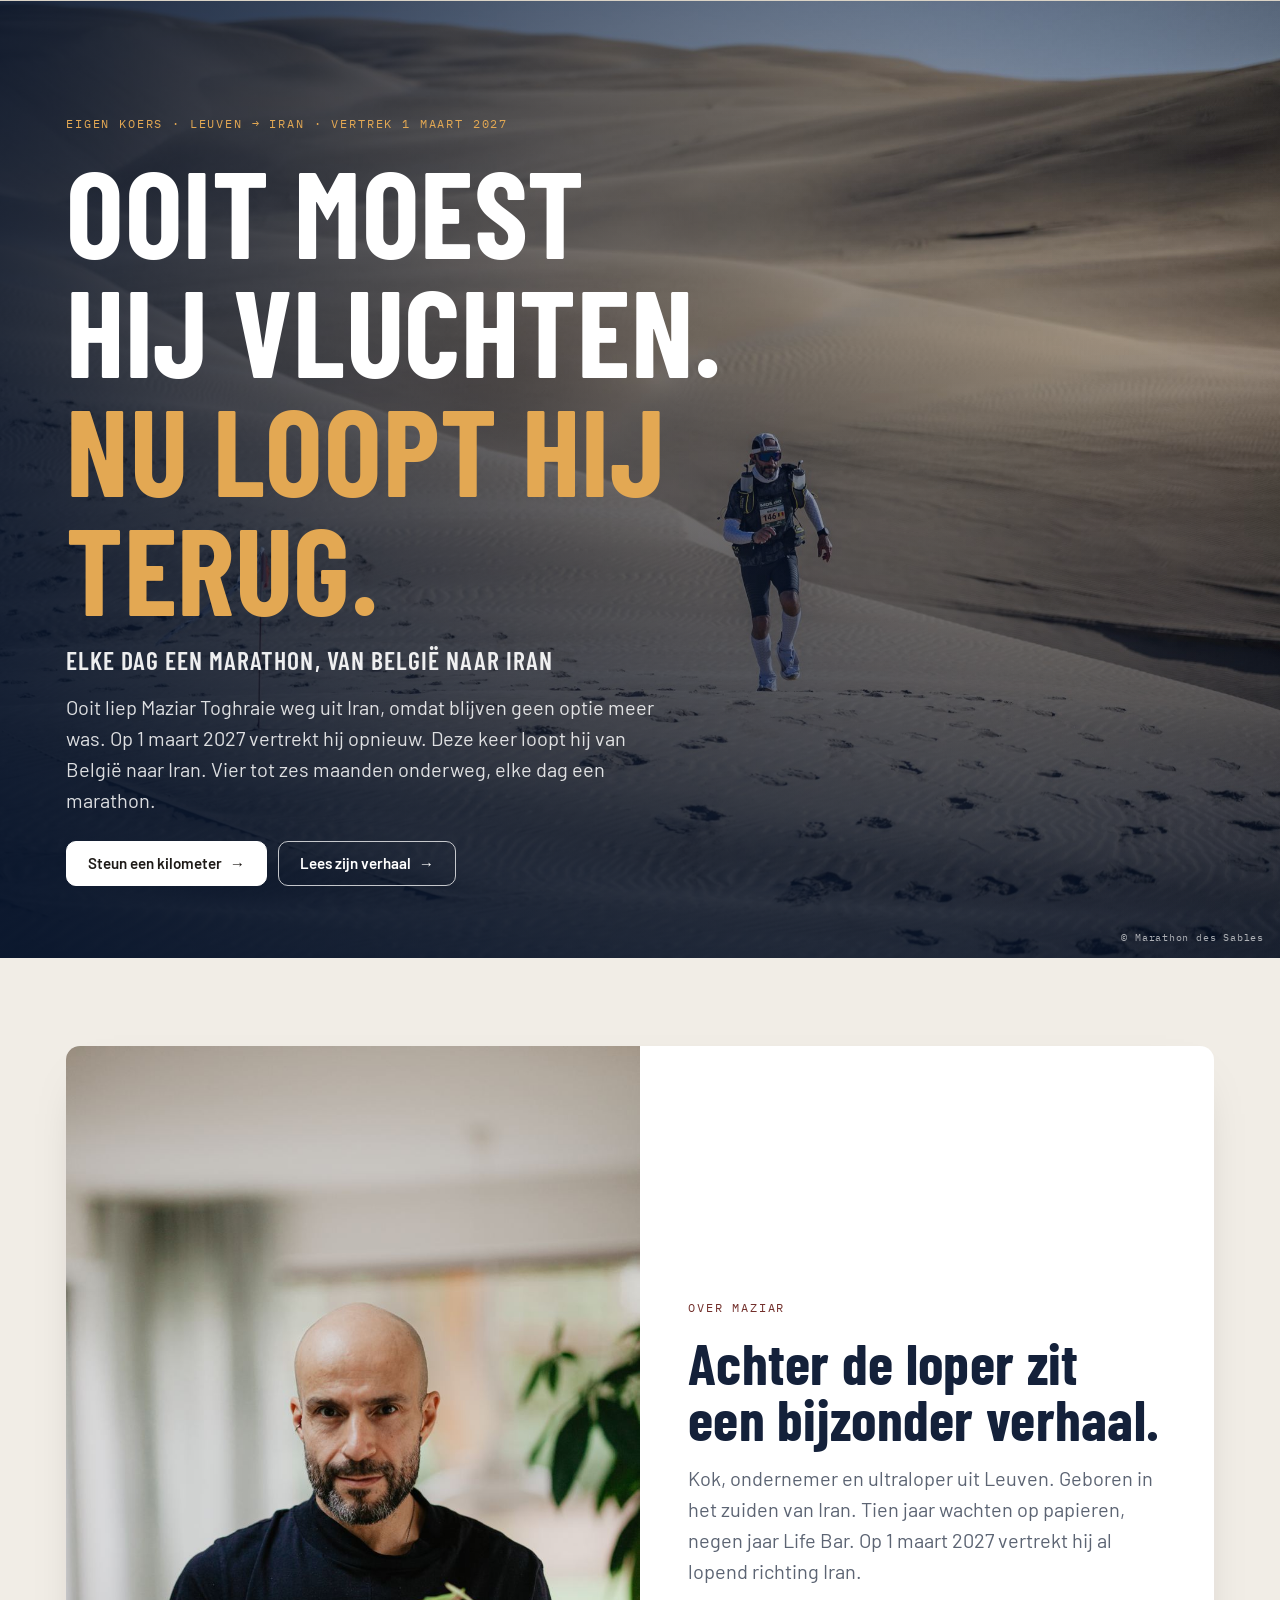
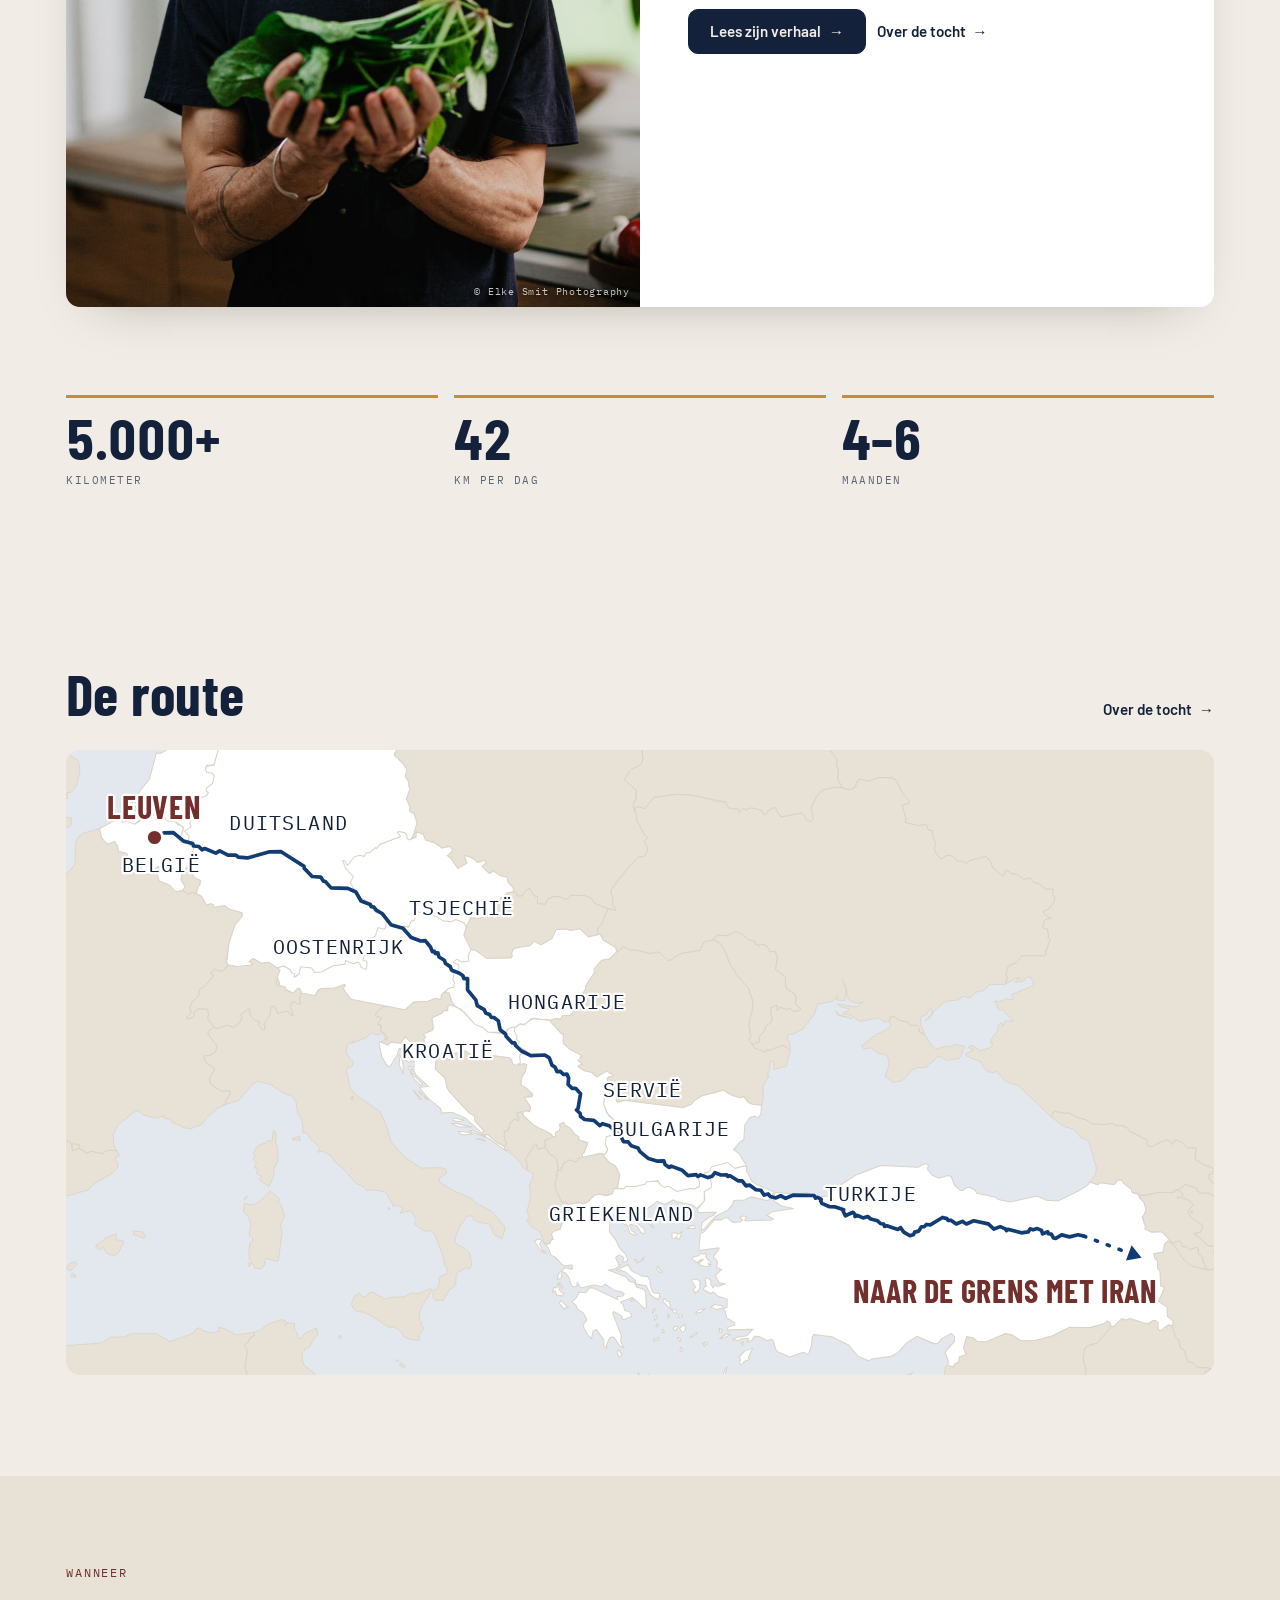
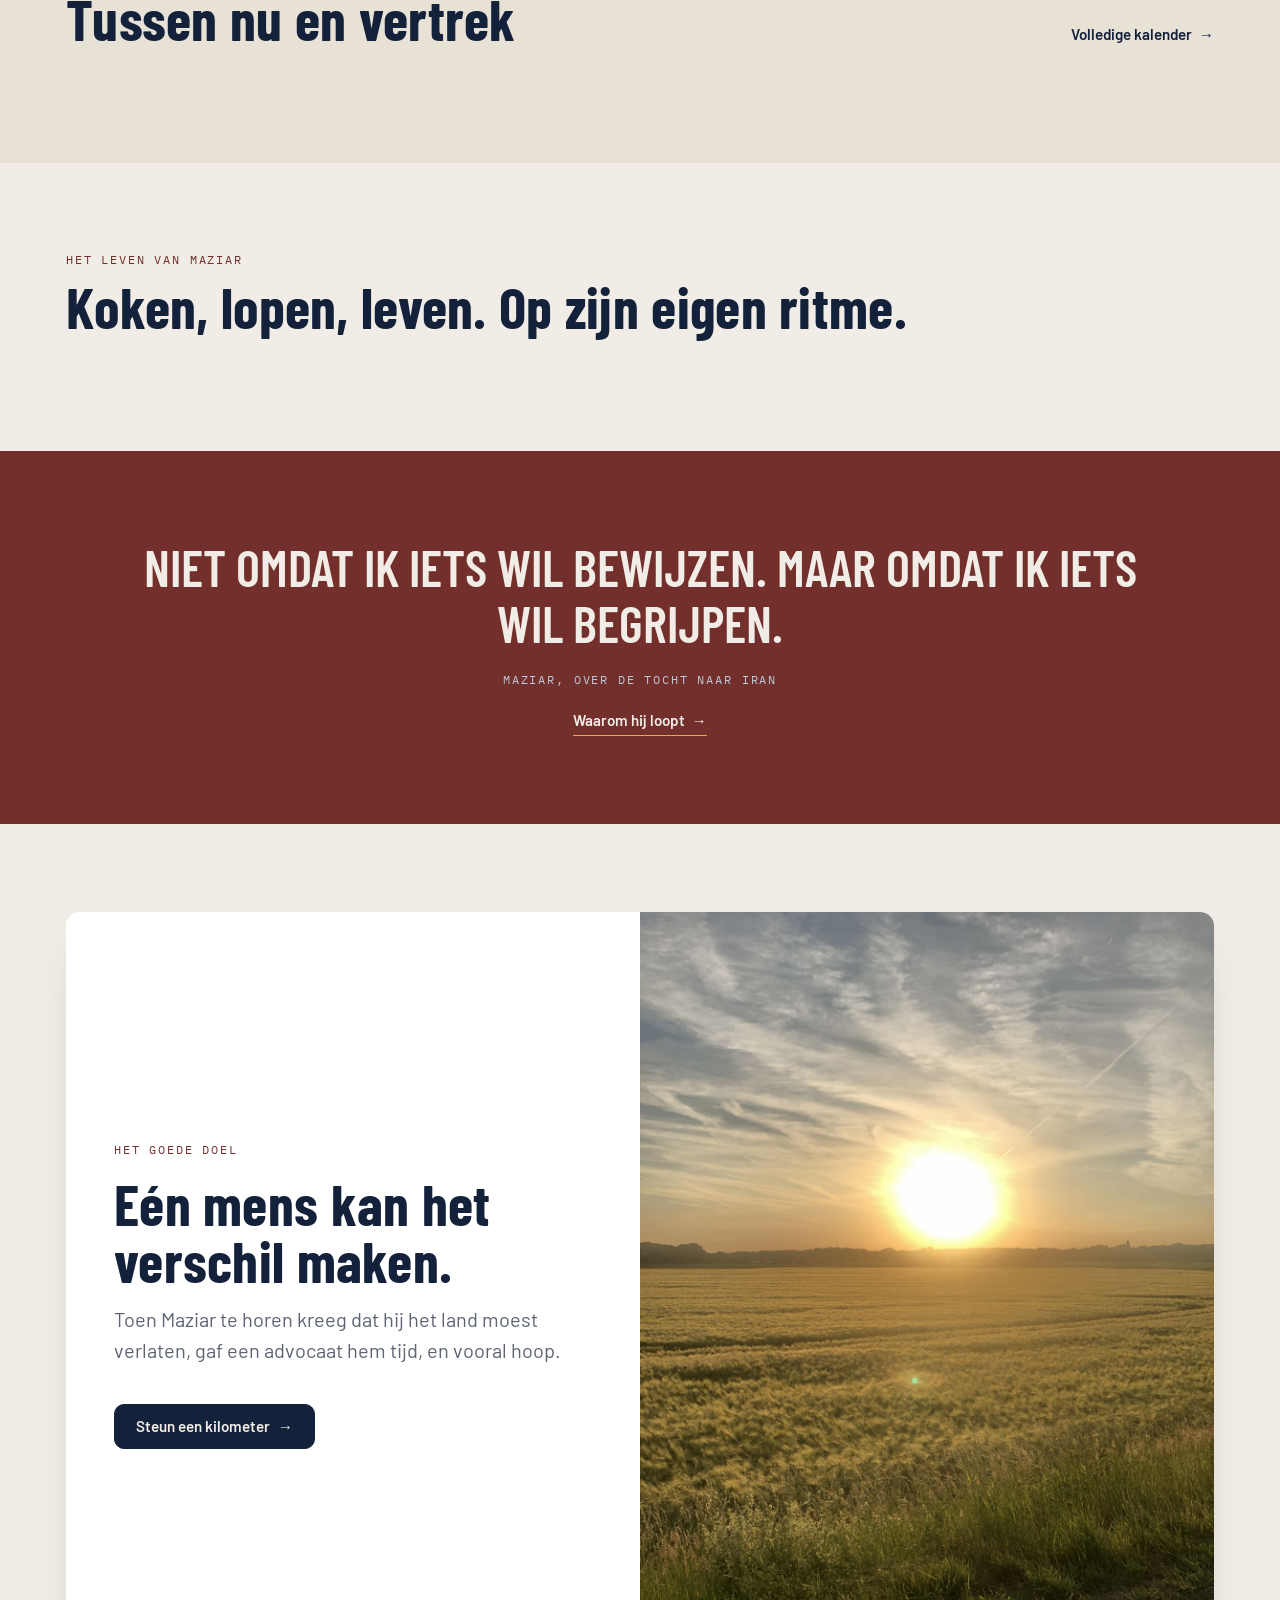
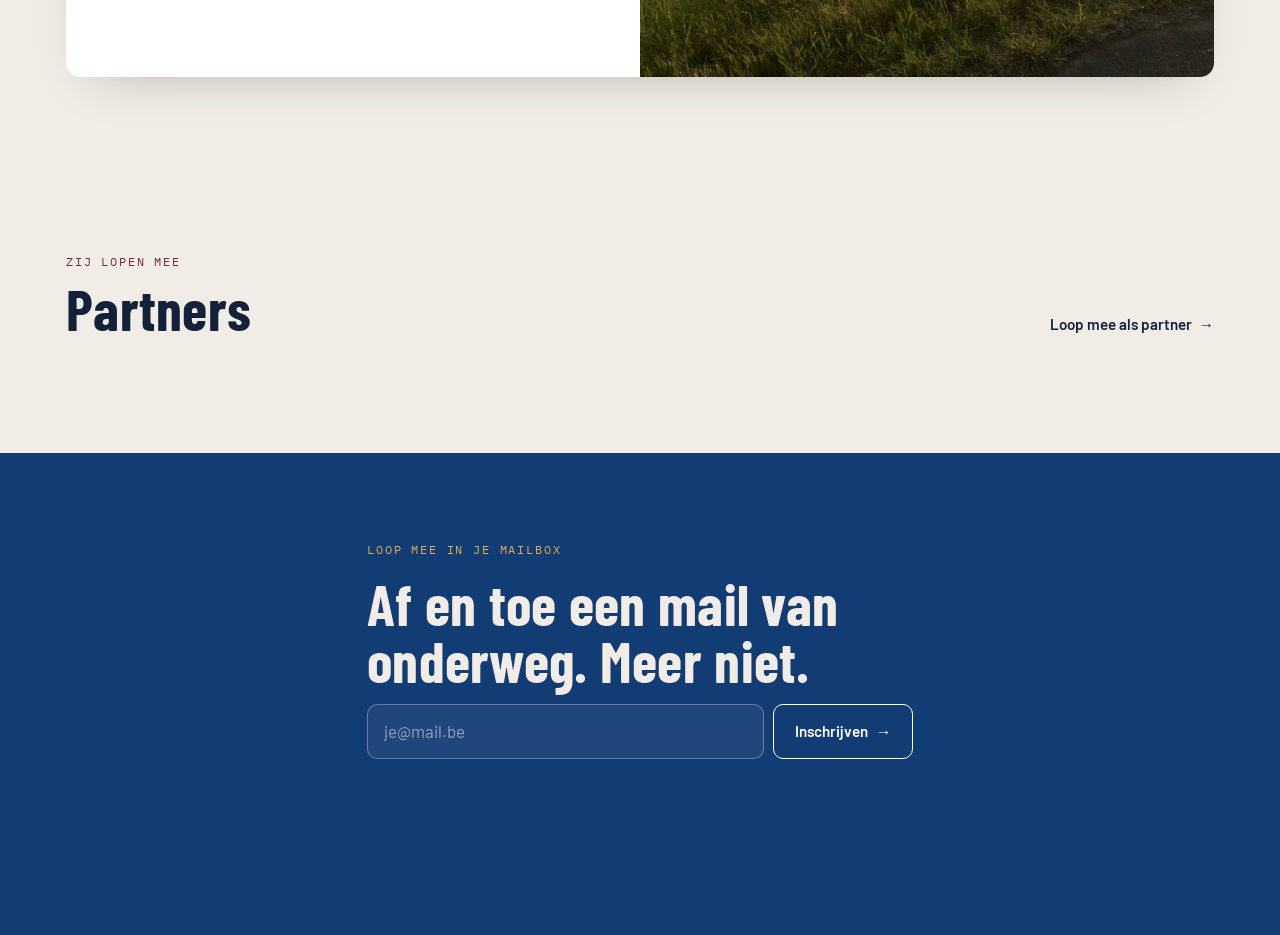
==== commit 1b7aaa0d: "Contactformulier en nieuwsbrief koppelen Het contactformulier stuurt berichten via Web3Forms naar te" ====
--- a/index.html
+++ b/index.html
@@ -12,7 +12,7 @@
 <link rel="icon" href="assets/img/favicon.svg" type="image/svg+xml">
 <title>Eigen Koers · Mazruns</title>
 <link rel="stylesheet" href="https://fonts.googleapis.com/css2?family=Barlow+Condensed:wght@600;700&family=Barlow:wght@400;500;600&family=IBM+Plex+Mono:wght@400;500&family=Vazirmatn:wght@400;700&display=swap">
-<link rel="stylesheet" href="assets/site.css?v=32ee79f0">
+<link rel="stylesheet" href="assets/site.css?v=4adfd81c">
 </head>
 <body data-page="home">
 <header class="nav" id="hdr"></header>
@@ -96,7 +96,7 @@
 
 </main>
 <footer id="ftr"></footer>
-<script src="assets/content.js?v=404f903c"></script>
-<script src="assets/site.js?v=f3936393"></script>
+<script src="assets/content.js?v=0cc44b17"></script>
+<script src="assets/site.js?v=76875e3f"></script>
 </body>
 </html>
--- a/assets/site.css
+++ b/assets/site.css
@@ -380,3 +380,6 @@
 .post-card .photo{aspect-ratio:16/9}
 .post-card .photo img{object-position:50% 30%}
 .post-card.textonly{align-self:start}
+.post figure{margin:.4rem 0;display:grid;gap:.5rem}
+.post figure .photo img{height:auto}
+.post figcaption{font-size:.9rem;color:var(--muted)}
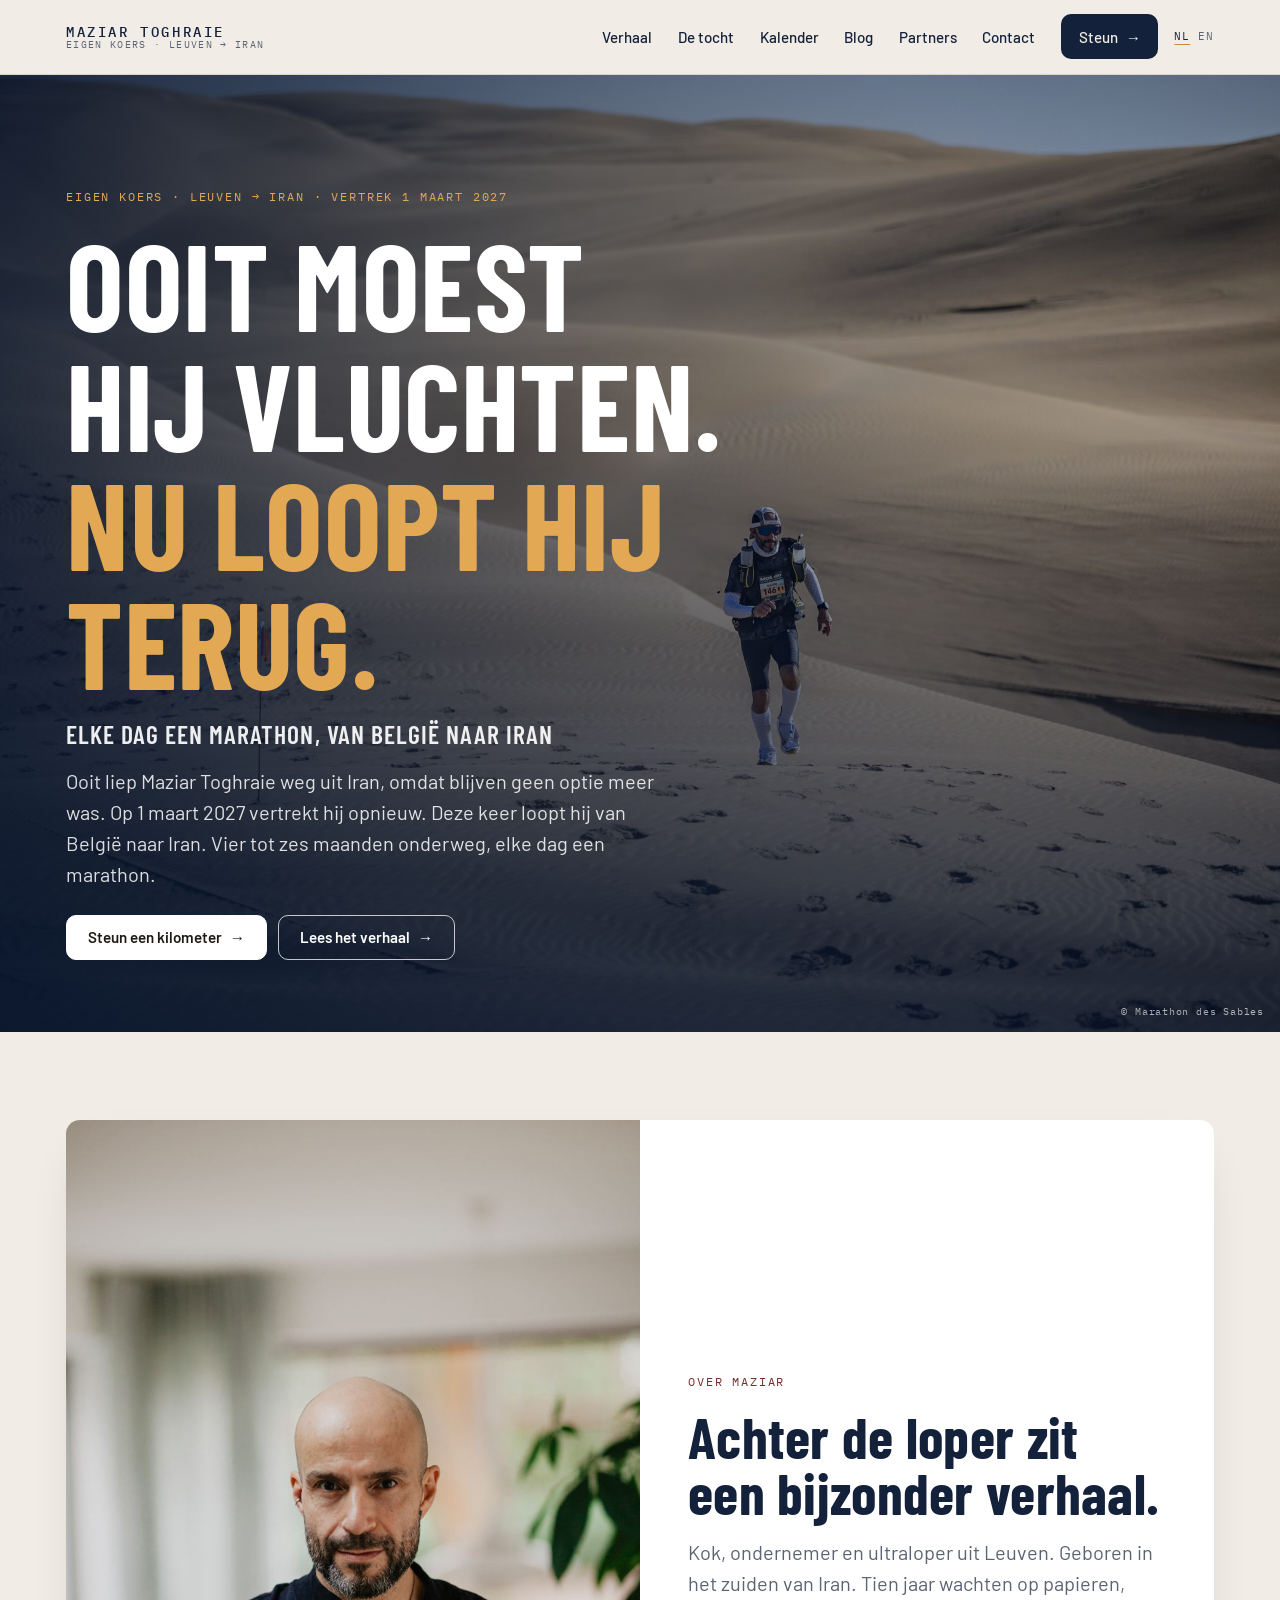
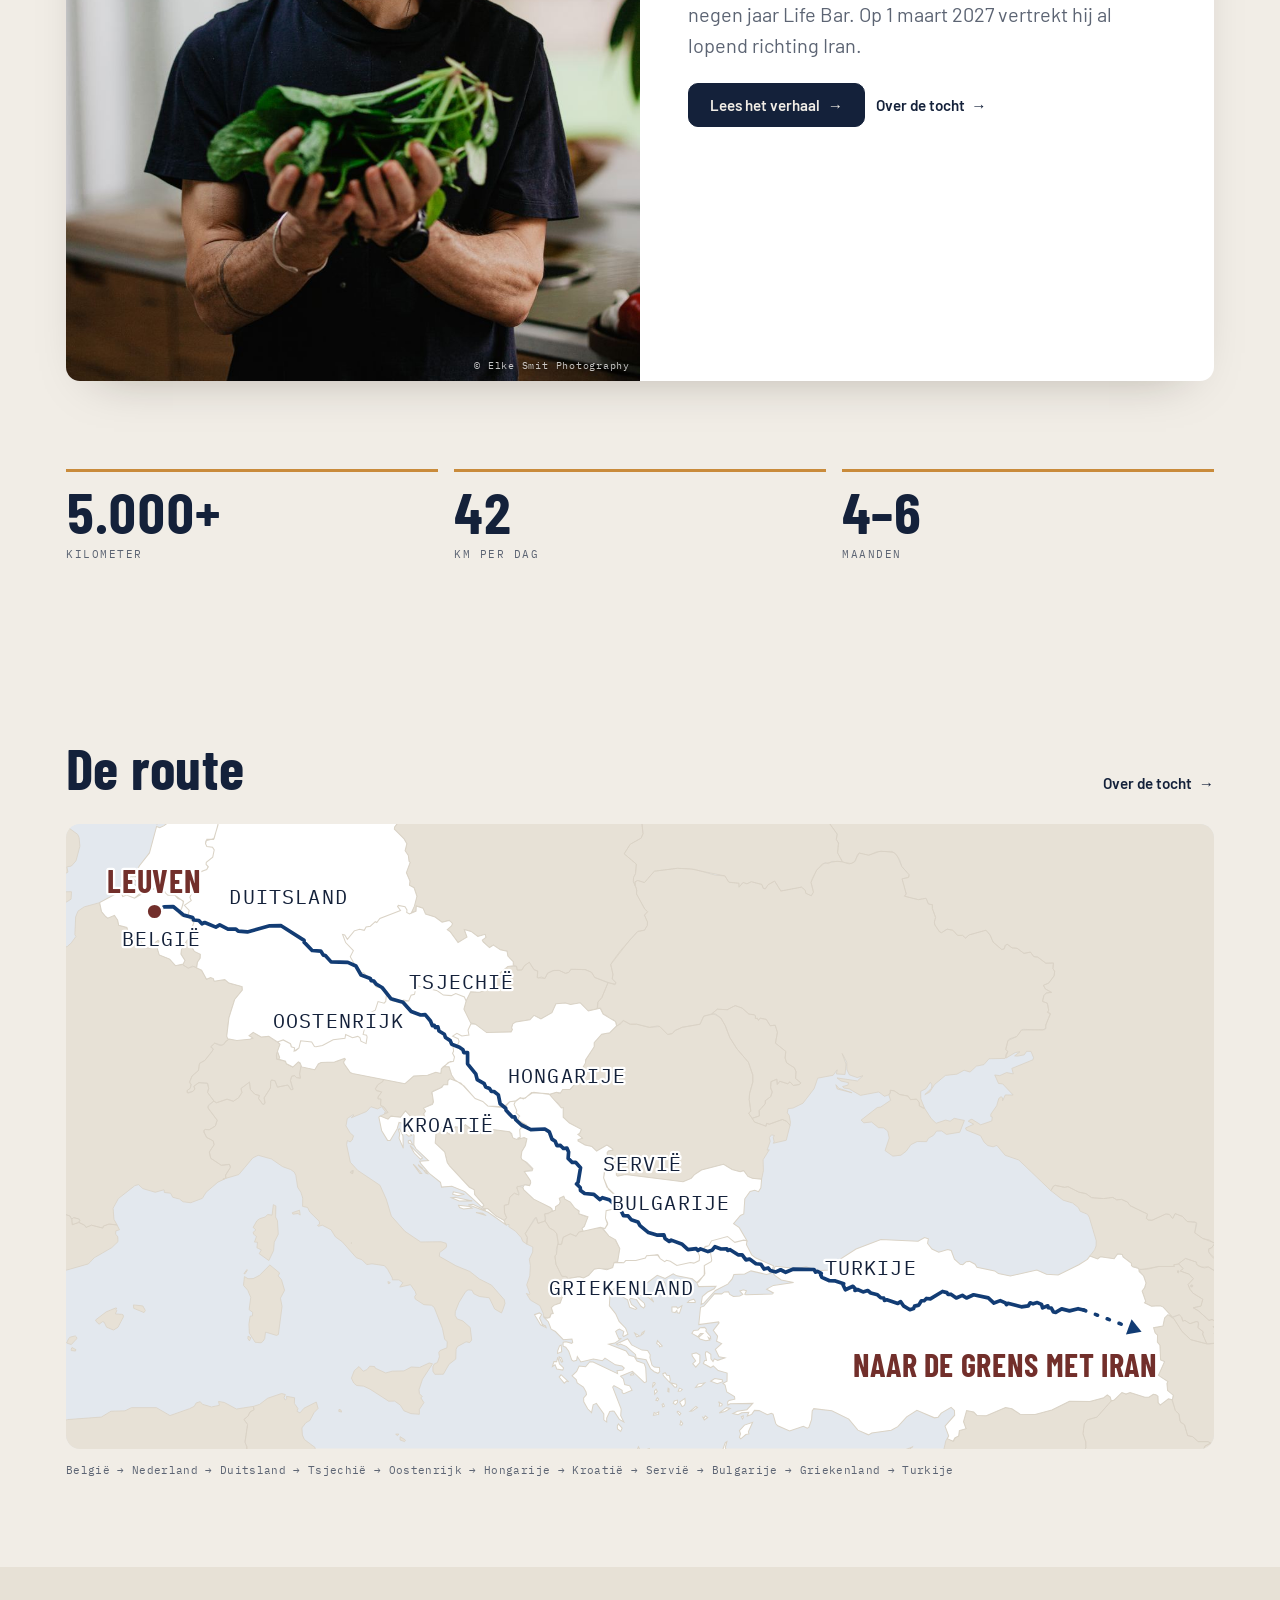
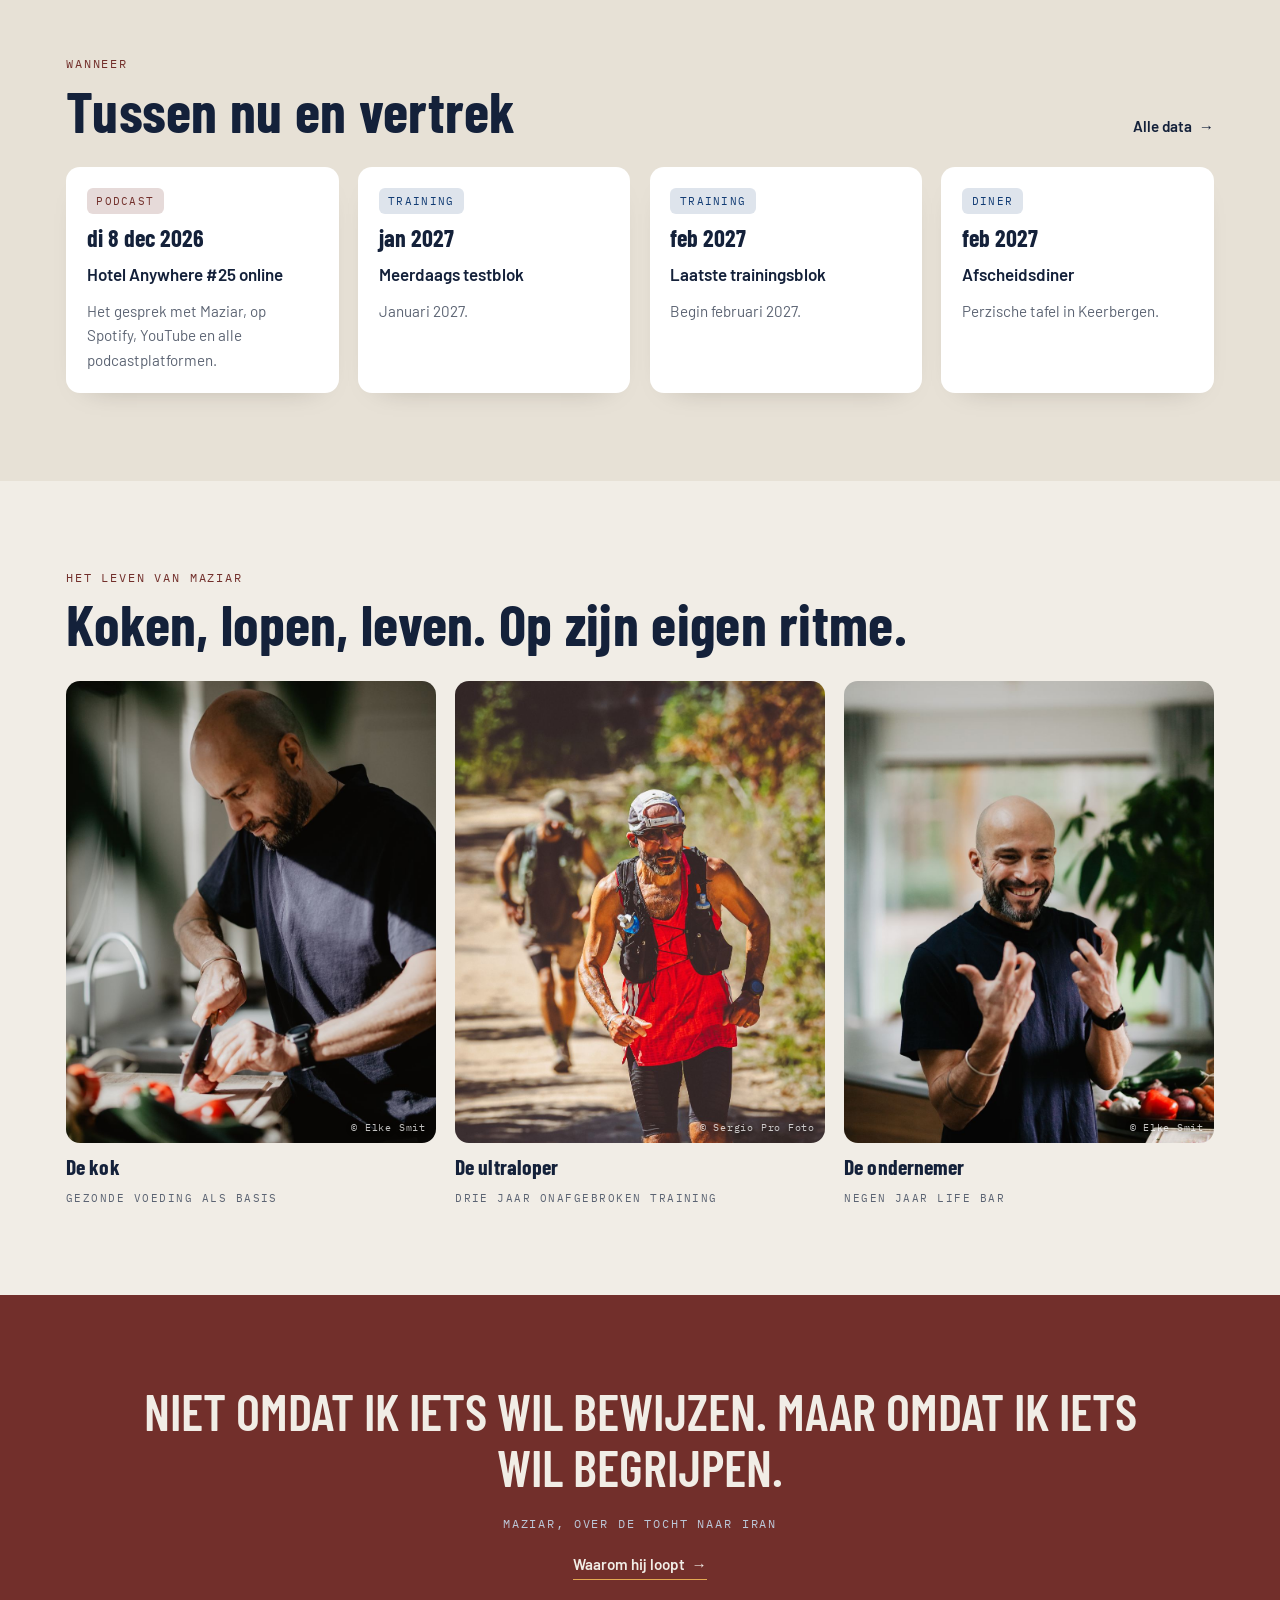
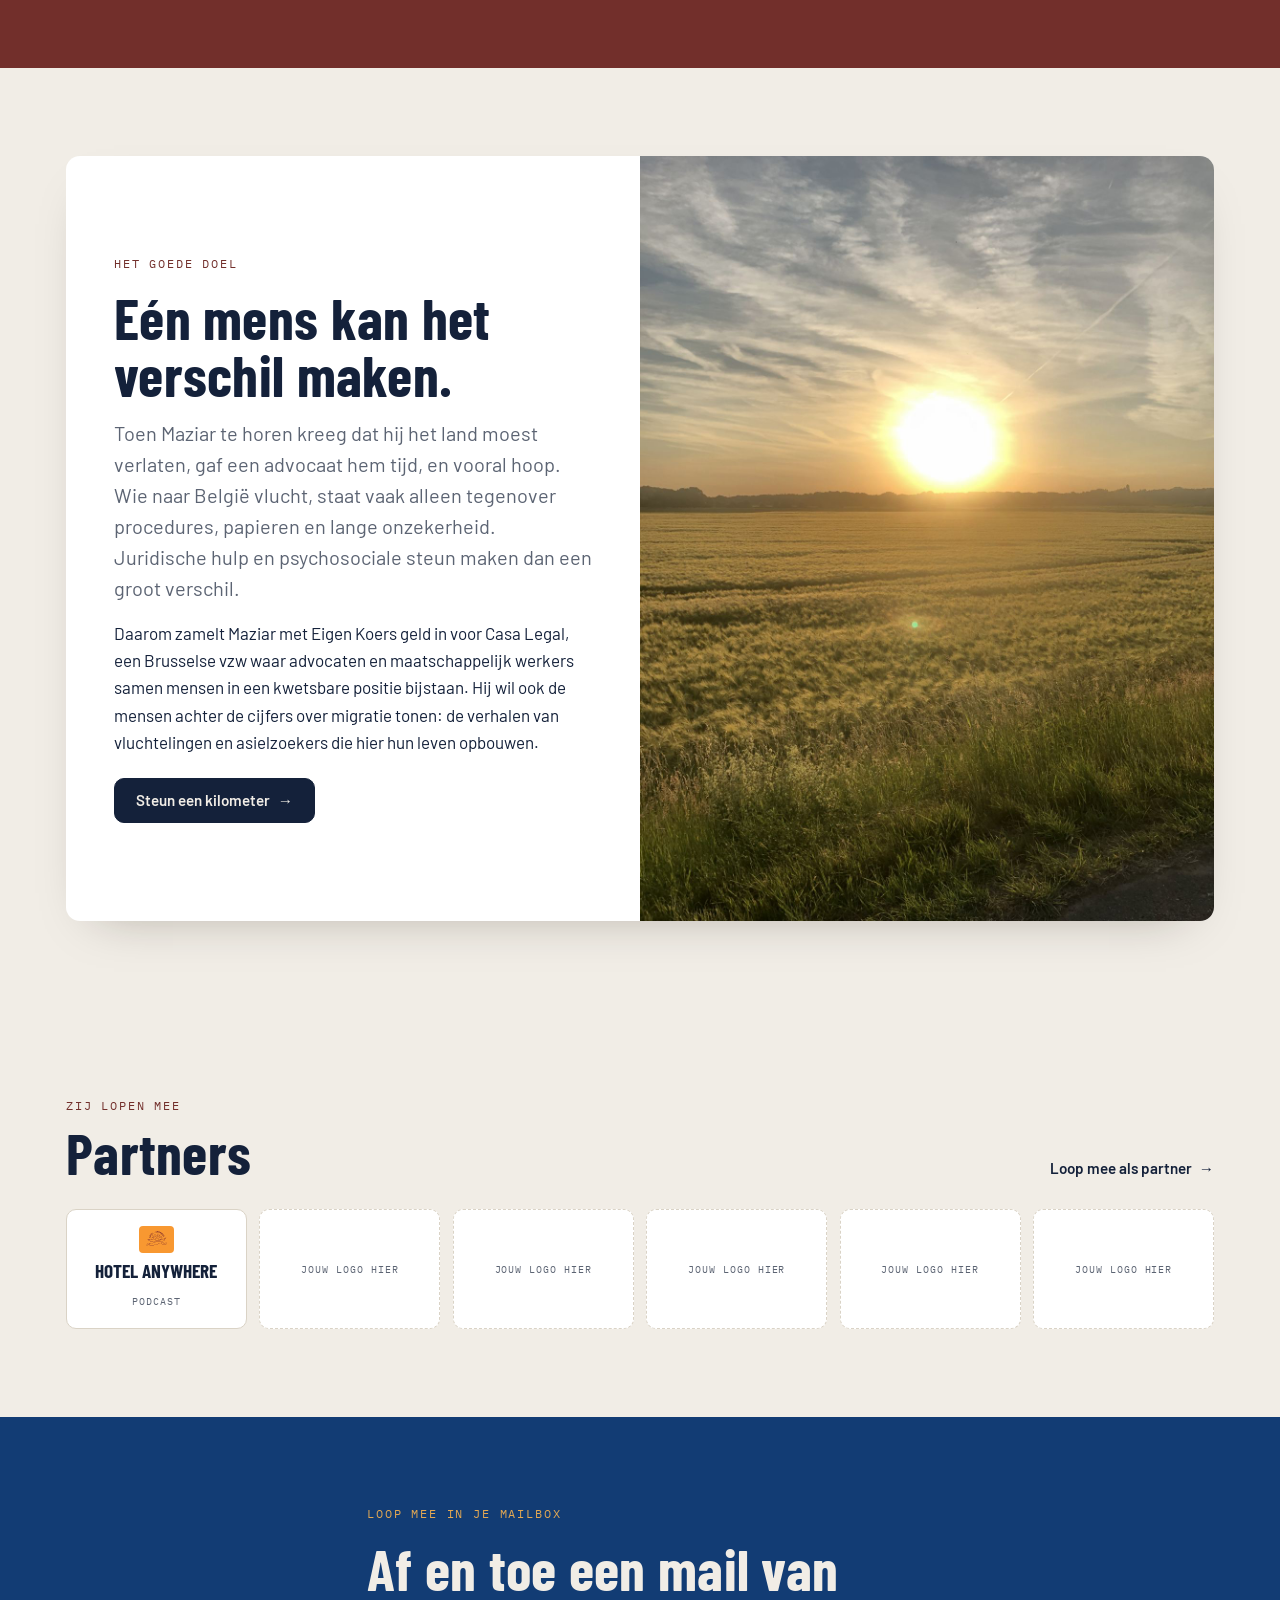
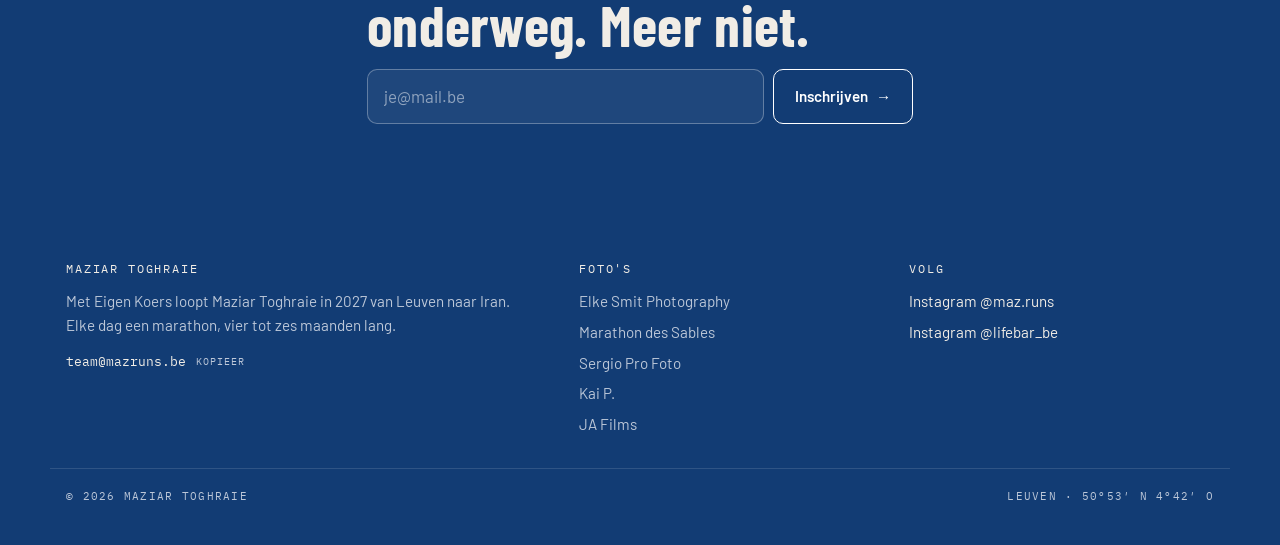
==== commit 2c00e28d: "Merge 786ef7f517822cf03e223294c33b8c9e5f312af5 into 8999eb3a87ead7cf883662a7572182c8228bcf1e" ====
--- a/index.html
+++ b/index.html
@@ -12,7 +12,7 @@
 <link rel="icon" href="assets/img/favicon.svg" type="image/svg+xml">
 <title>Eigen Koers · Mazruns</title>
 <link rel="stylesheet" href="https://fonts.googleapis.com/css2?family=Barlow+Condensed:wght@600;700&family=Barlow:wght@400;500;600&family=IBM+Plex+Mono:wght@400;500&family=Vazirmatn:wght@400;700&display=swap">
-<link rel="stylesheet" href="assets/site.css?v=4adfd81c">
+<link rel="stylesheet" href="assets/site.css?v=a48cb248">
 </head>
 <body data-page="home">
 <header class="nav" id="hdr"></header>
@@ -96,7 +96,7 @@
 
 </main>
 <footer id="ftr"></footer>
-<script src="assets/content.js?v=0cc44b17"></script>
-<script src="assets/site.js?v=76875e3f"></script>
+<script src="assets/content.js?v=404f903c"></script>
+<script src="assets/site.js?v=14691d1a"></script>
 </body>
 </html>
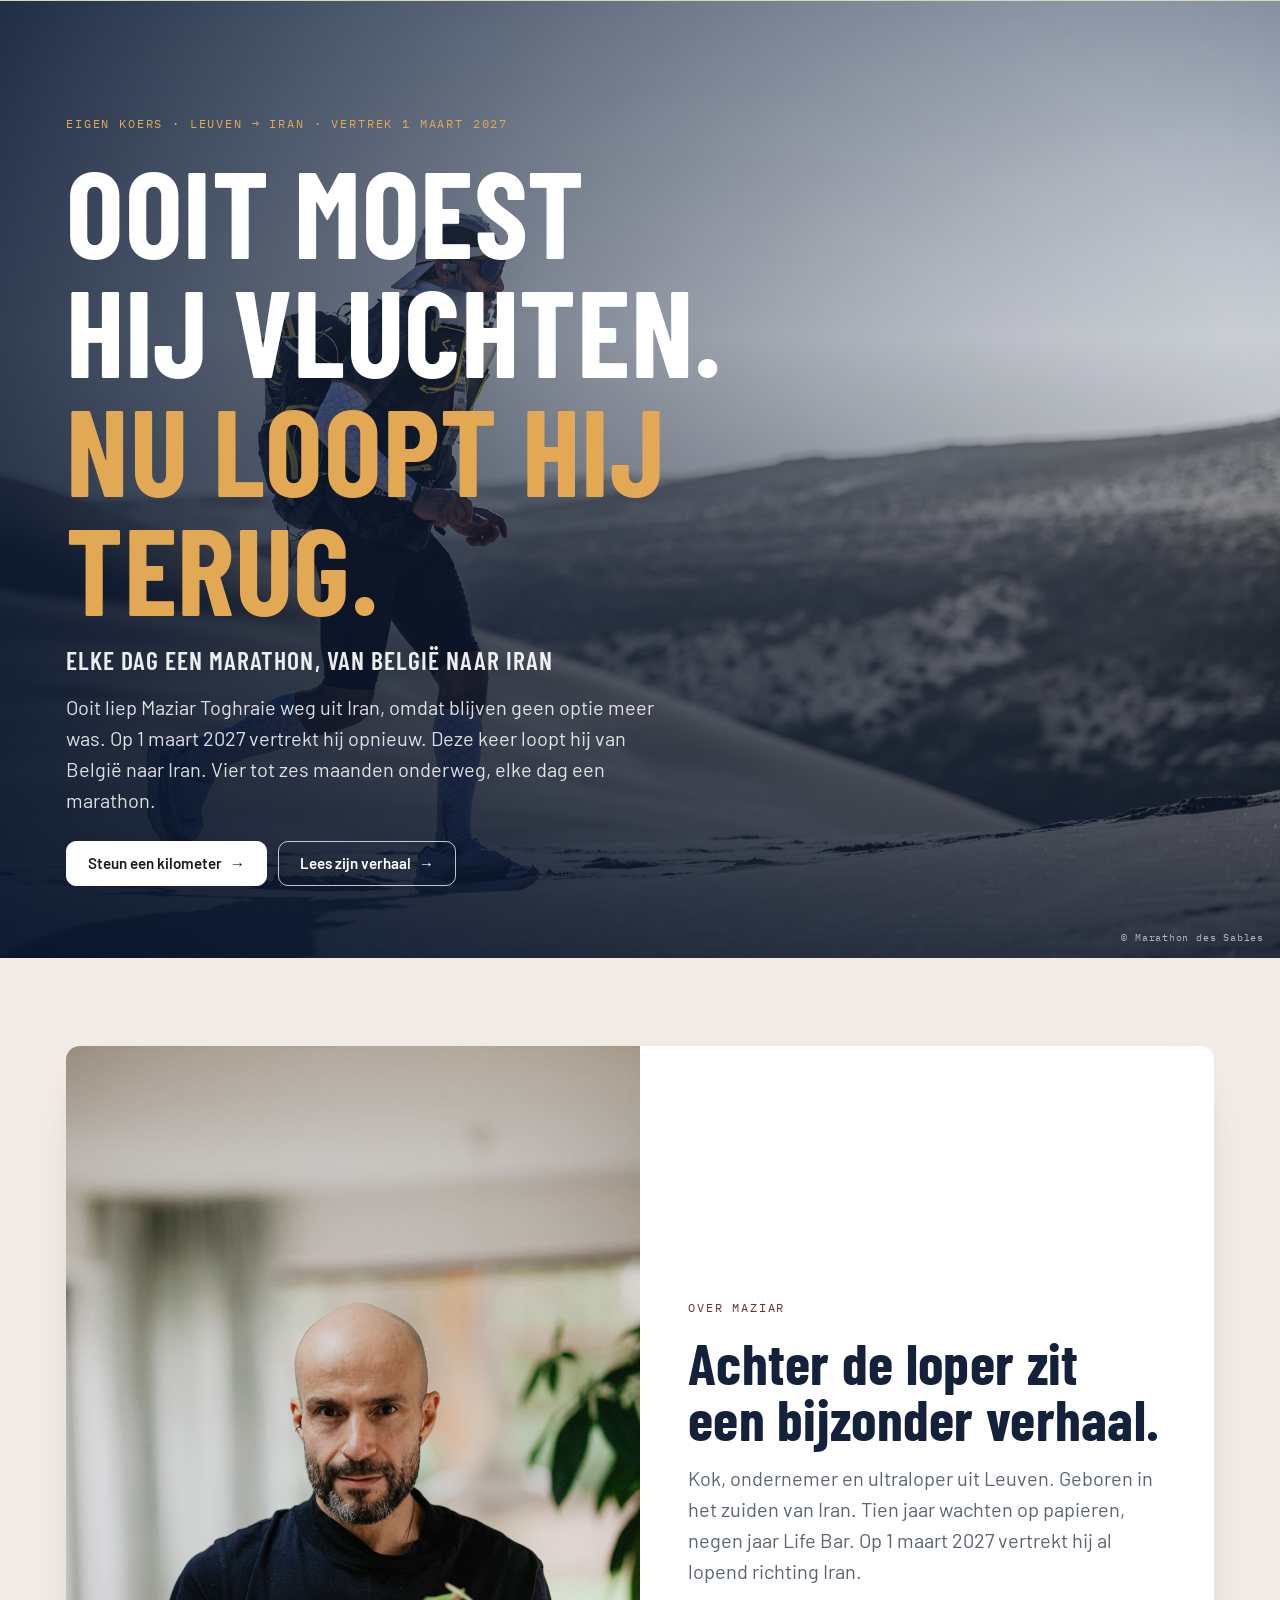
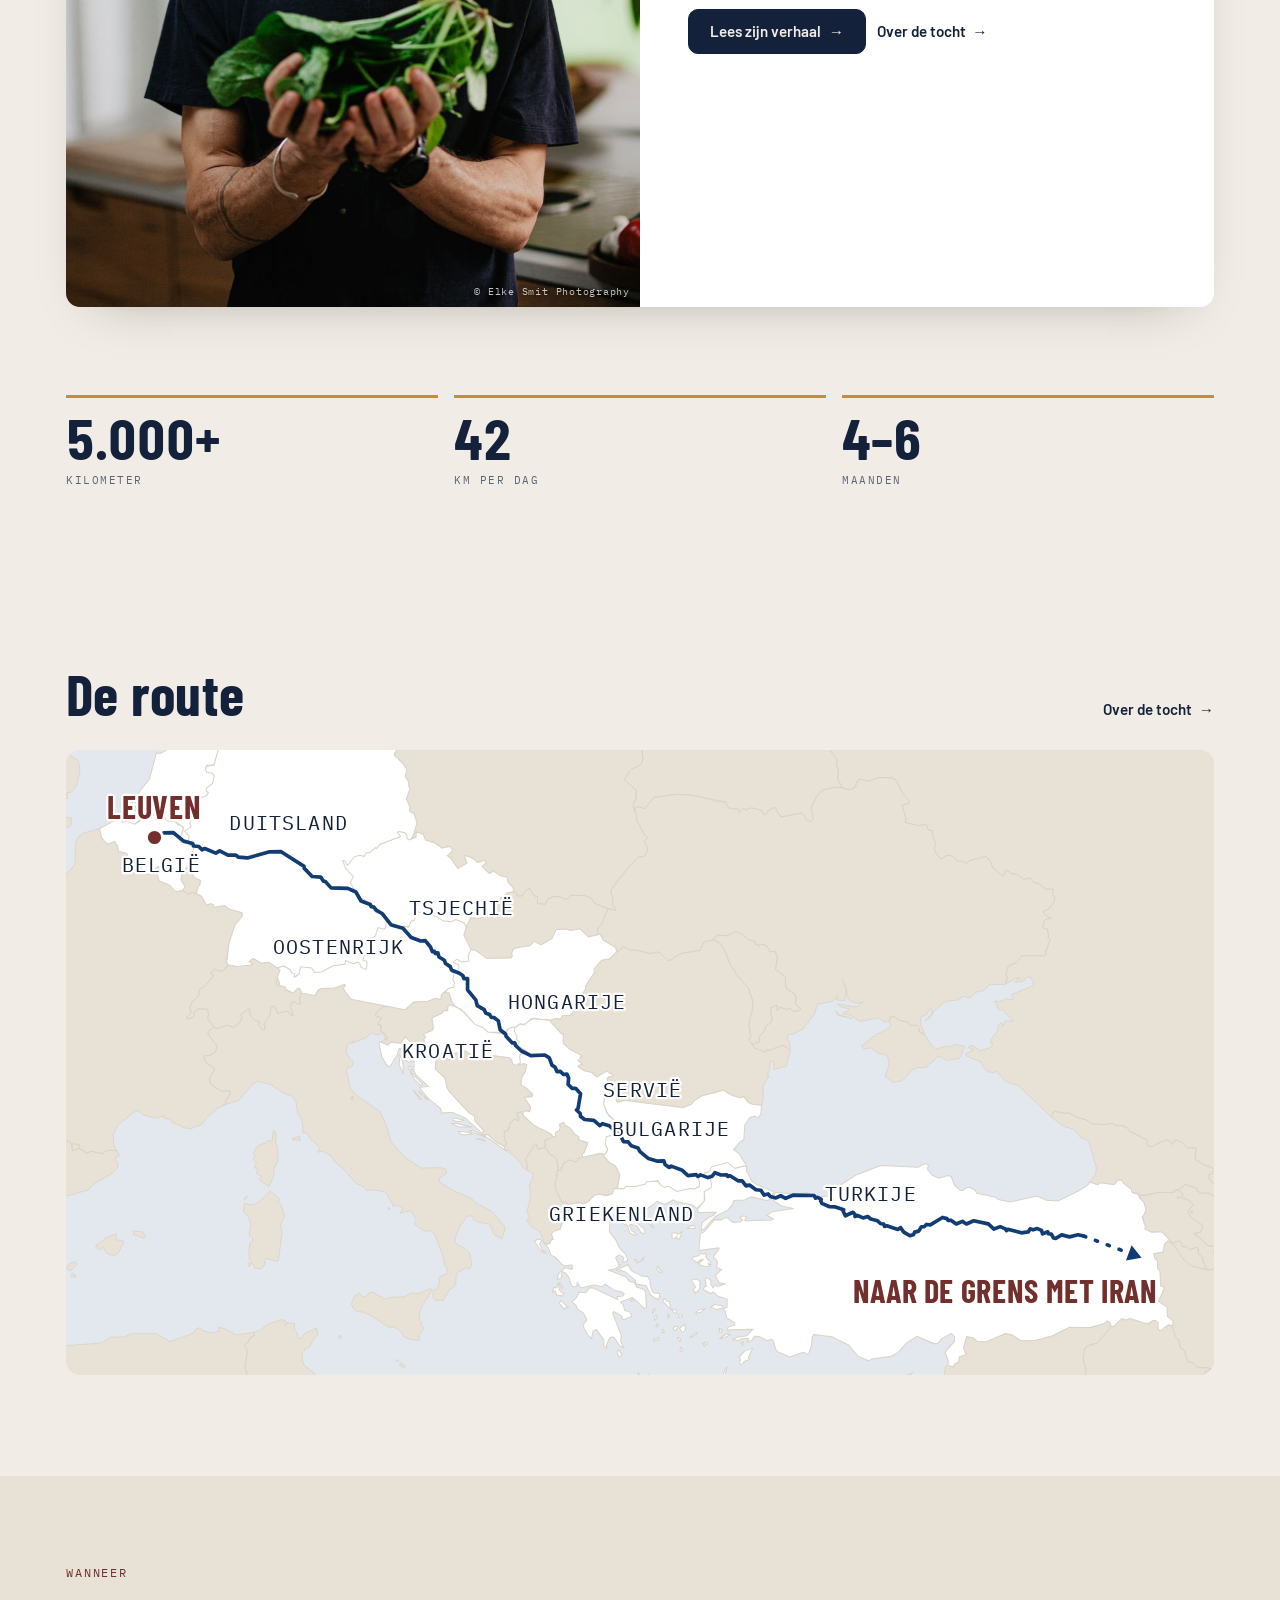
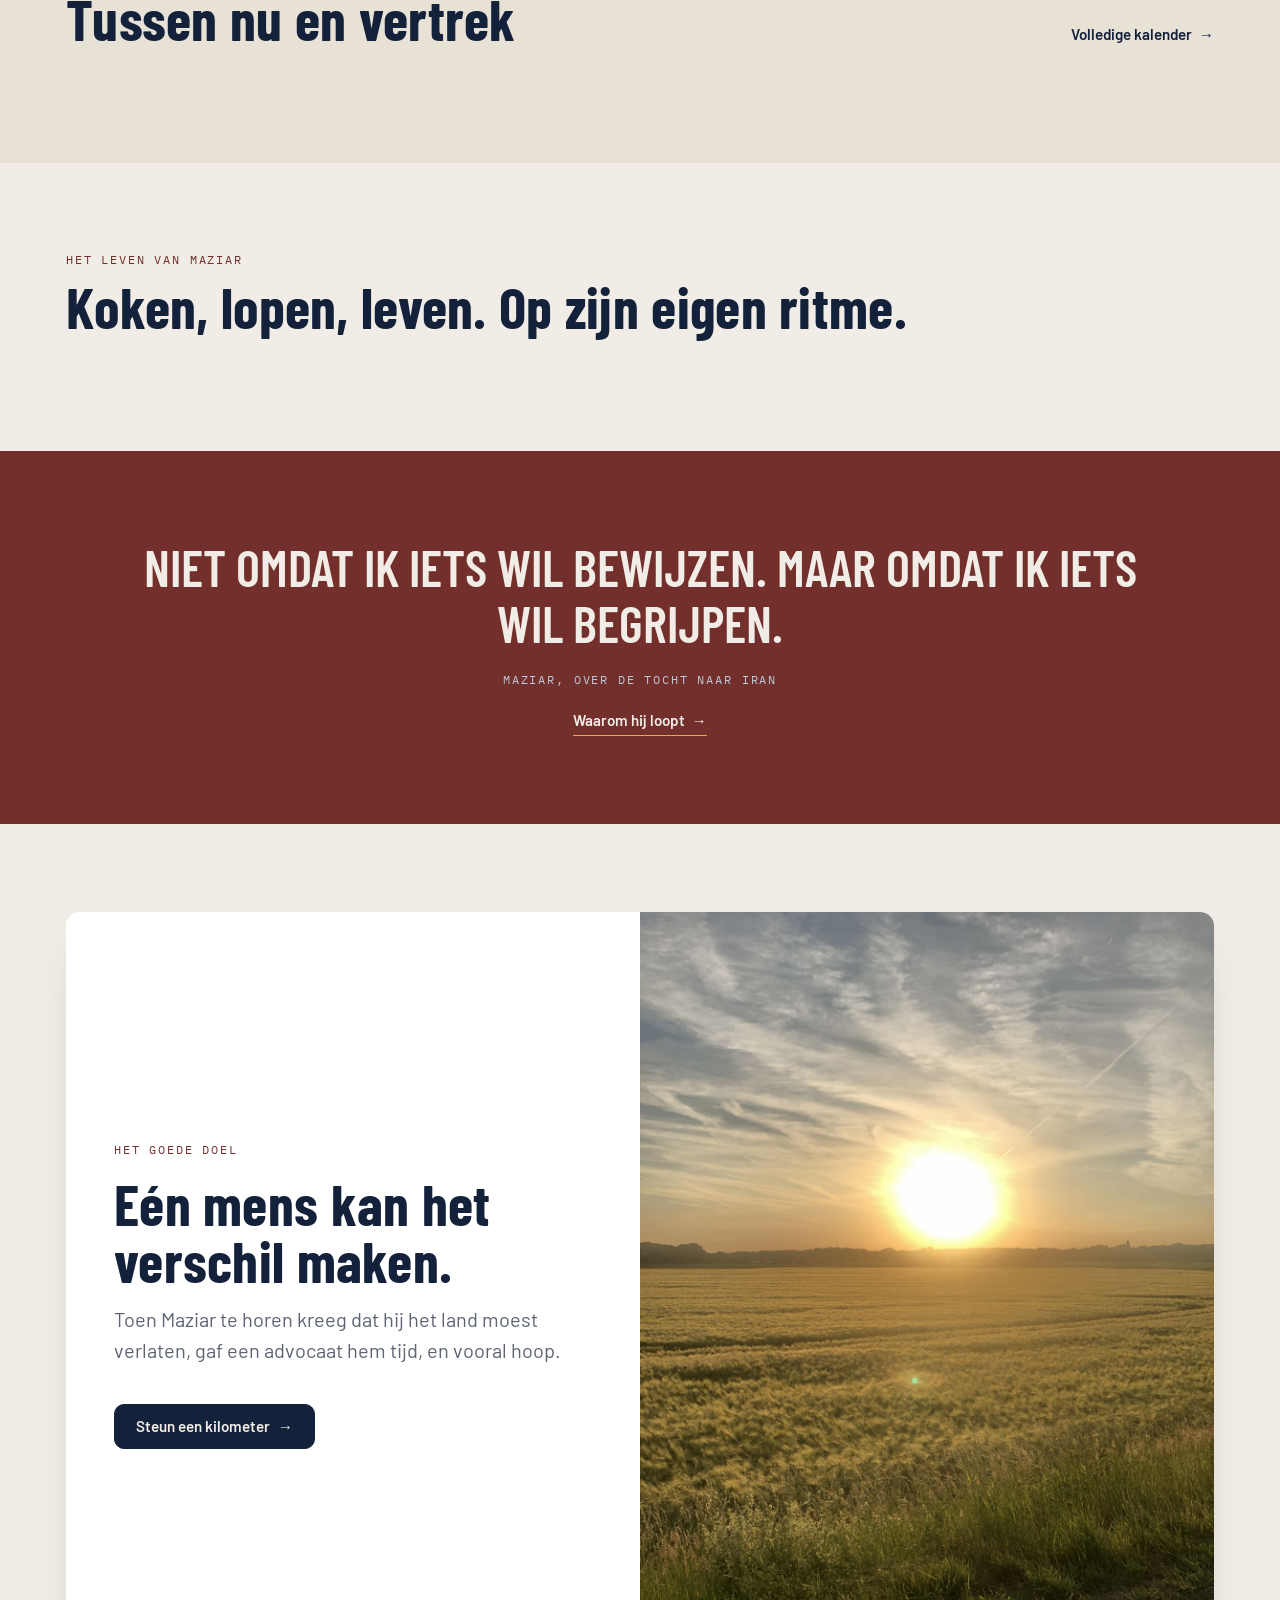
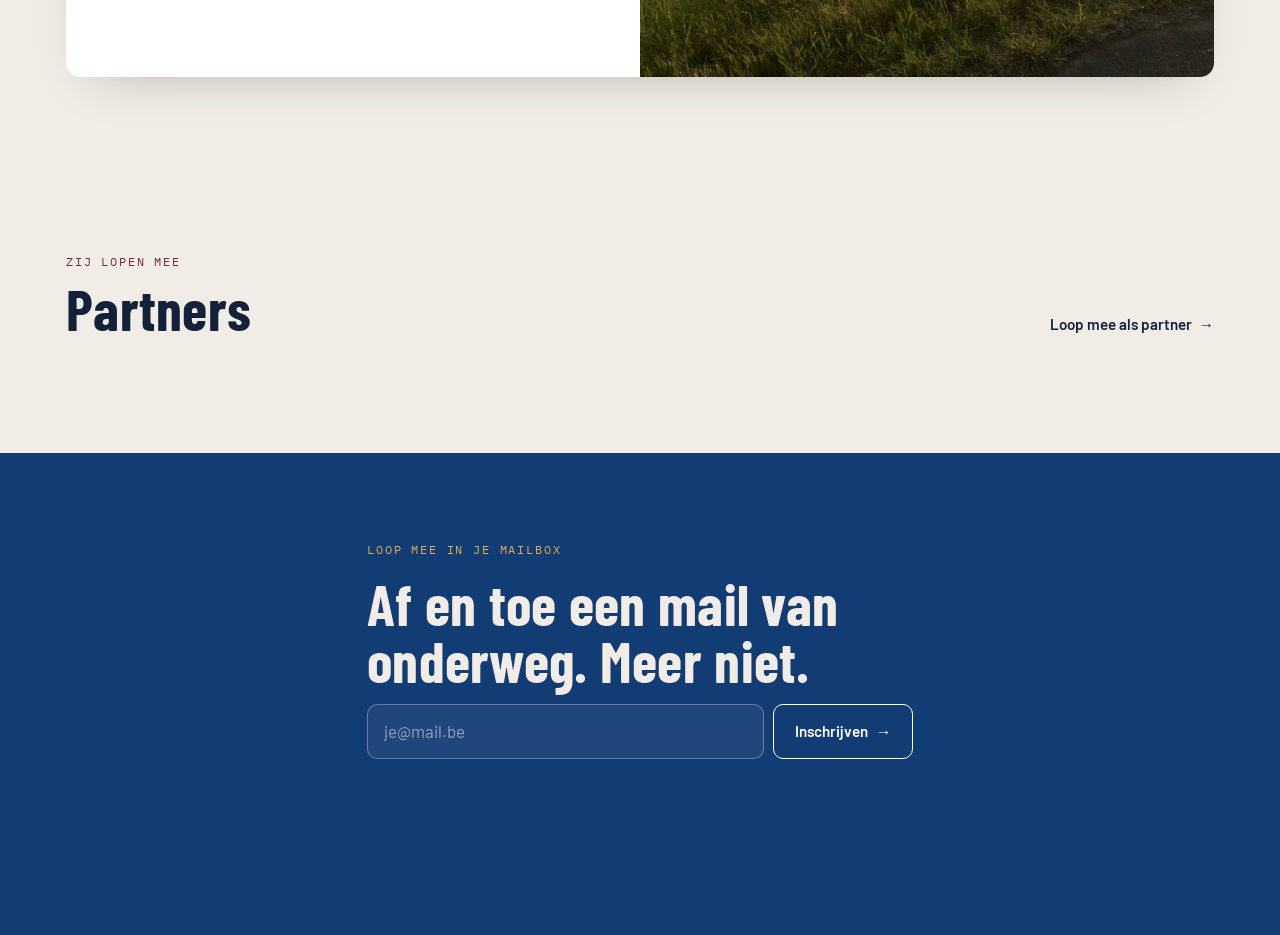
==== commit 6d294fe4: "Steun: passage over hoe Maziar juridische hulp vond en waarom hij Casa Legal steunt Nieuw blok "Waar" ====
--- a/index.html
+++ b/index.html
@@ -12,7 +12,7 @@
 <link rel="icon" href="assets/img/favicon.svg" type="image/svg+xml">
 <title>Eigen Koers · Mazruns</title>
 <link rel="stylesheet" href="https://fonts.googleapis.com/css2?family=Barlow+Condensed:wght@600;700&family=Barlow:wght@400;500;600&family=IBM+Plex+Mono:wght@400;500&family=Vazirmatn:wght@400;700&display=swap">
-<link rel="stylesheet" href="assets/site.css?v=a48cb248">
+<link rel="stylesheet" href="assets/site.css?v=4adfd81c">
 </head>
 <body data-page="home">
 <header class="nav" id="hdr"></header>
@@ -96,7 +96,7 @@
 
 </main>
 <footer id="ftr"></footer>
-<script src="assets/content.js?v=404f903c"></script>
-<script src="assets/site.js?v=14691d1a"></script>
+<script src="assets/content.js?v=0cc44b17"></script>
+<script src="assets/site.js?v=807d6c94"></script>
 </body>
 </html>
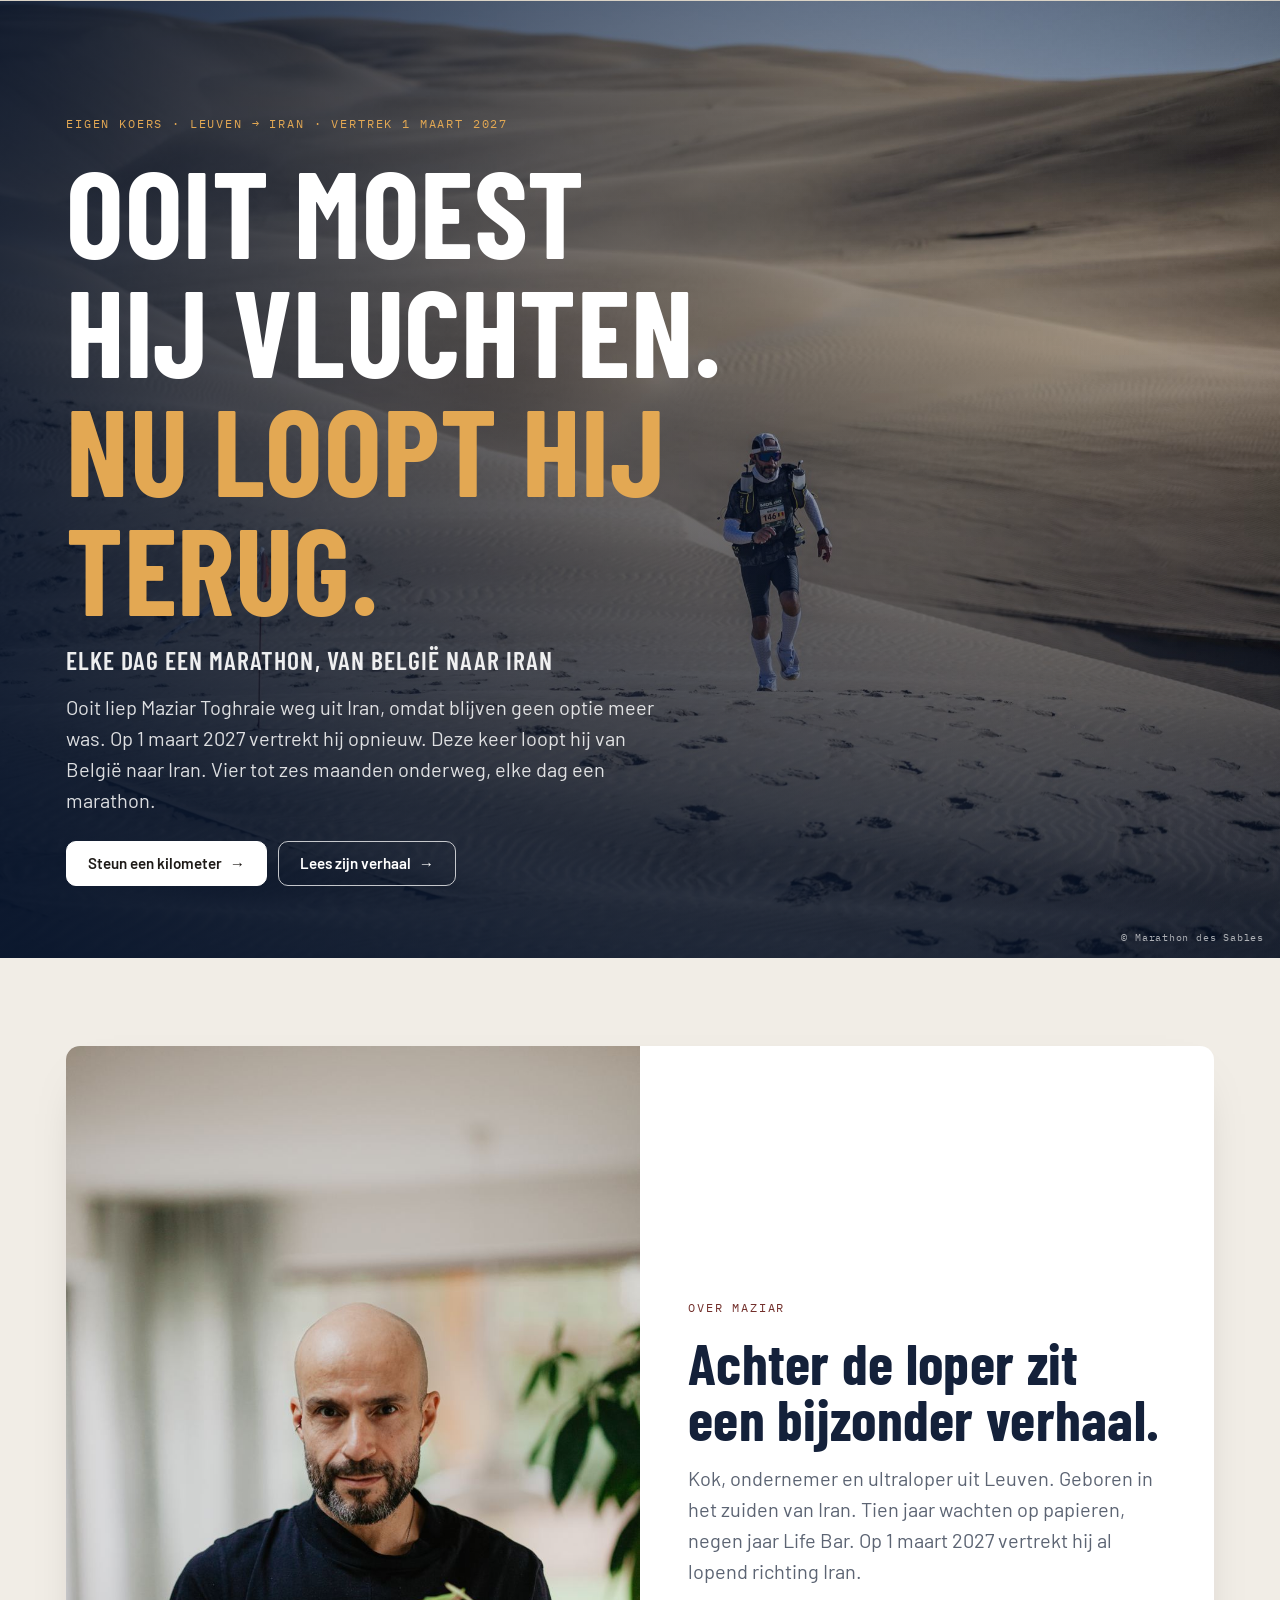
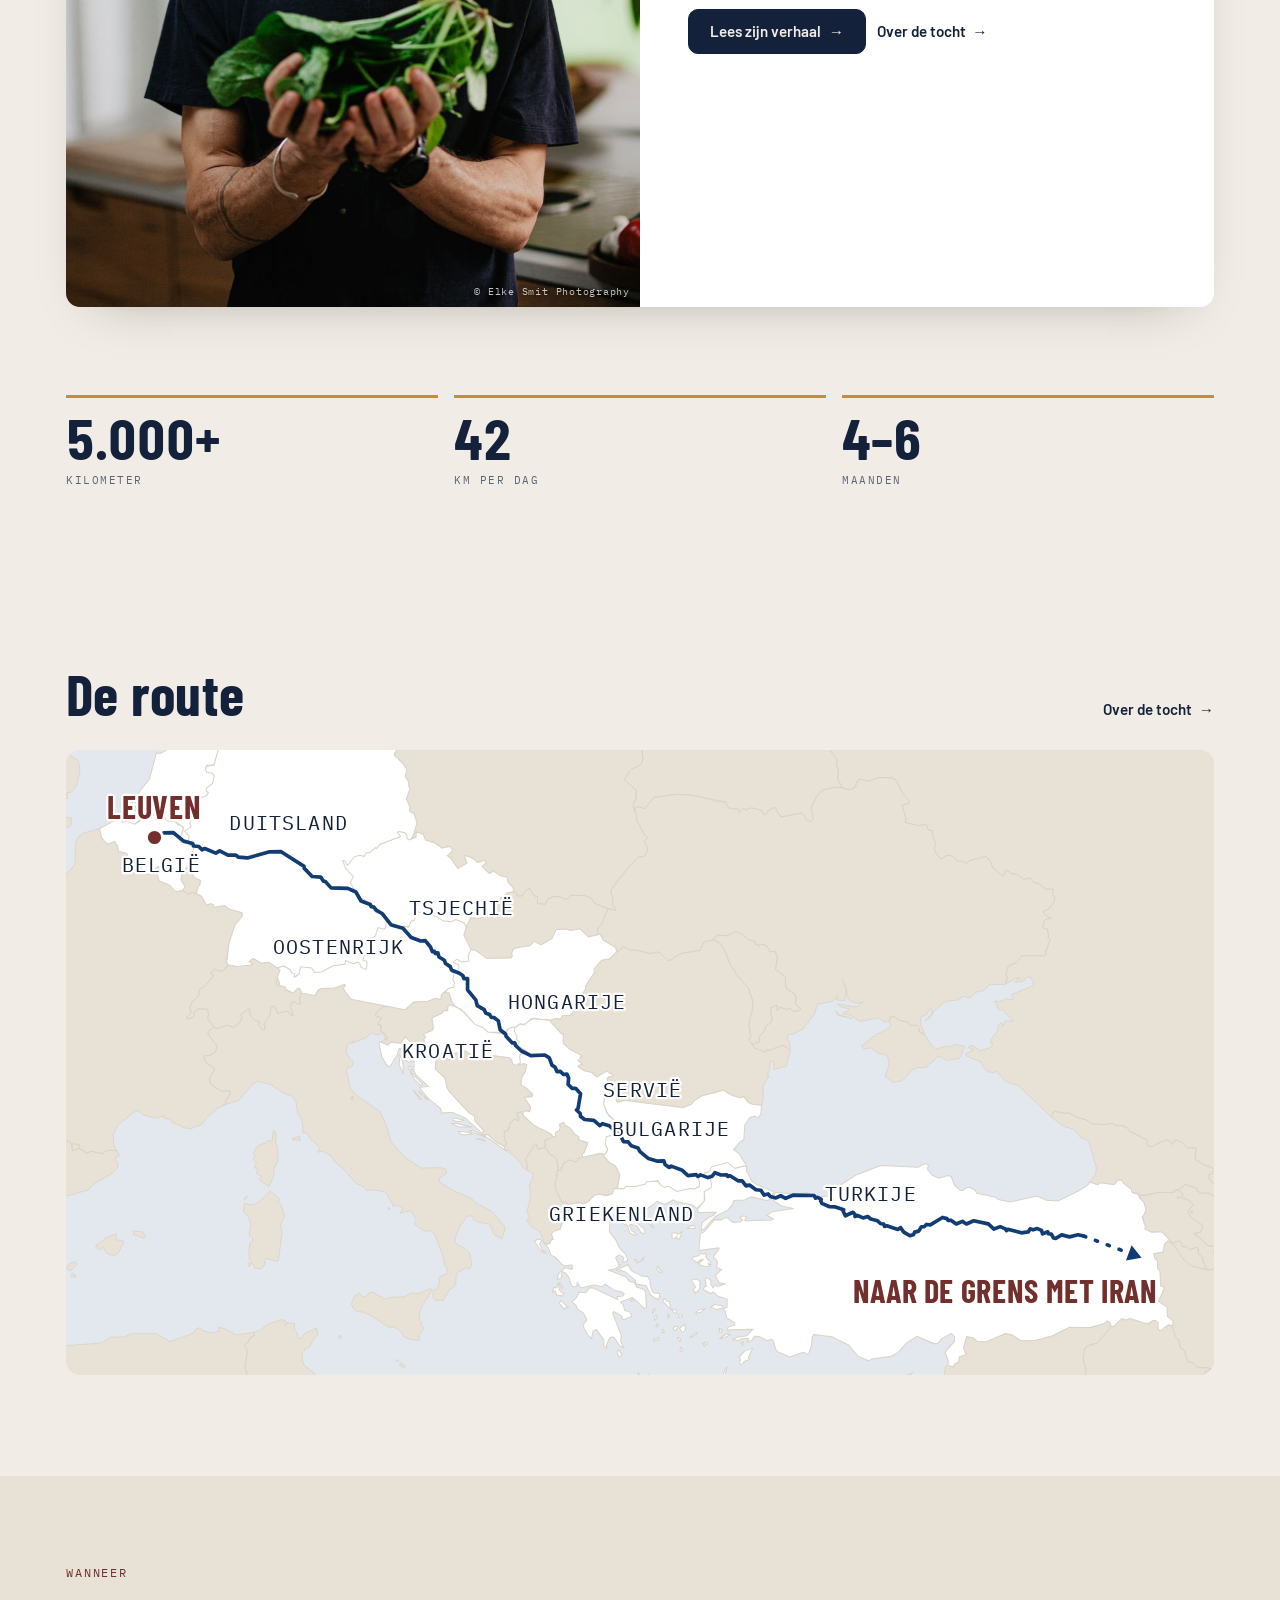
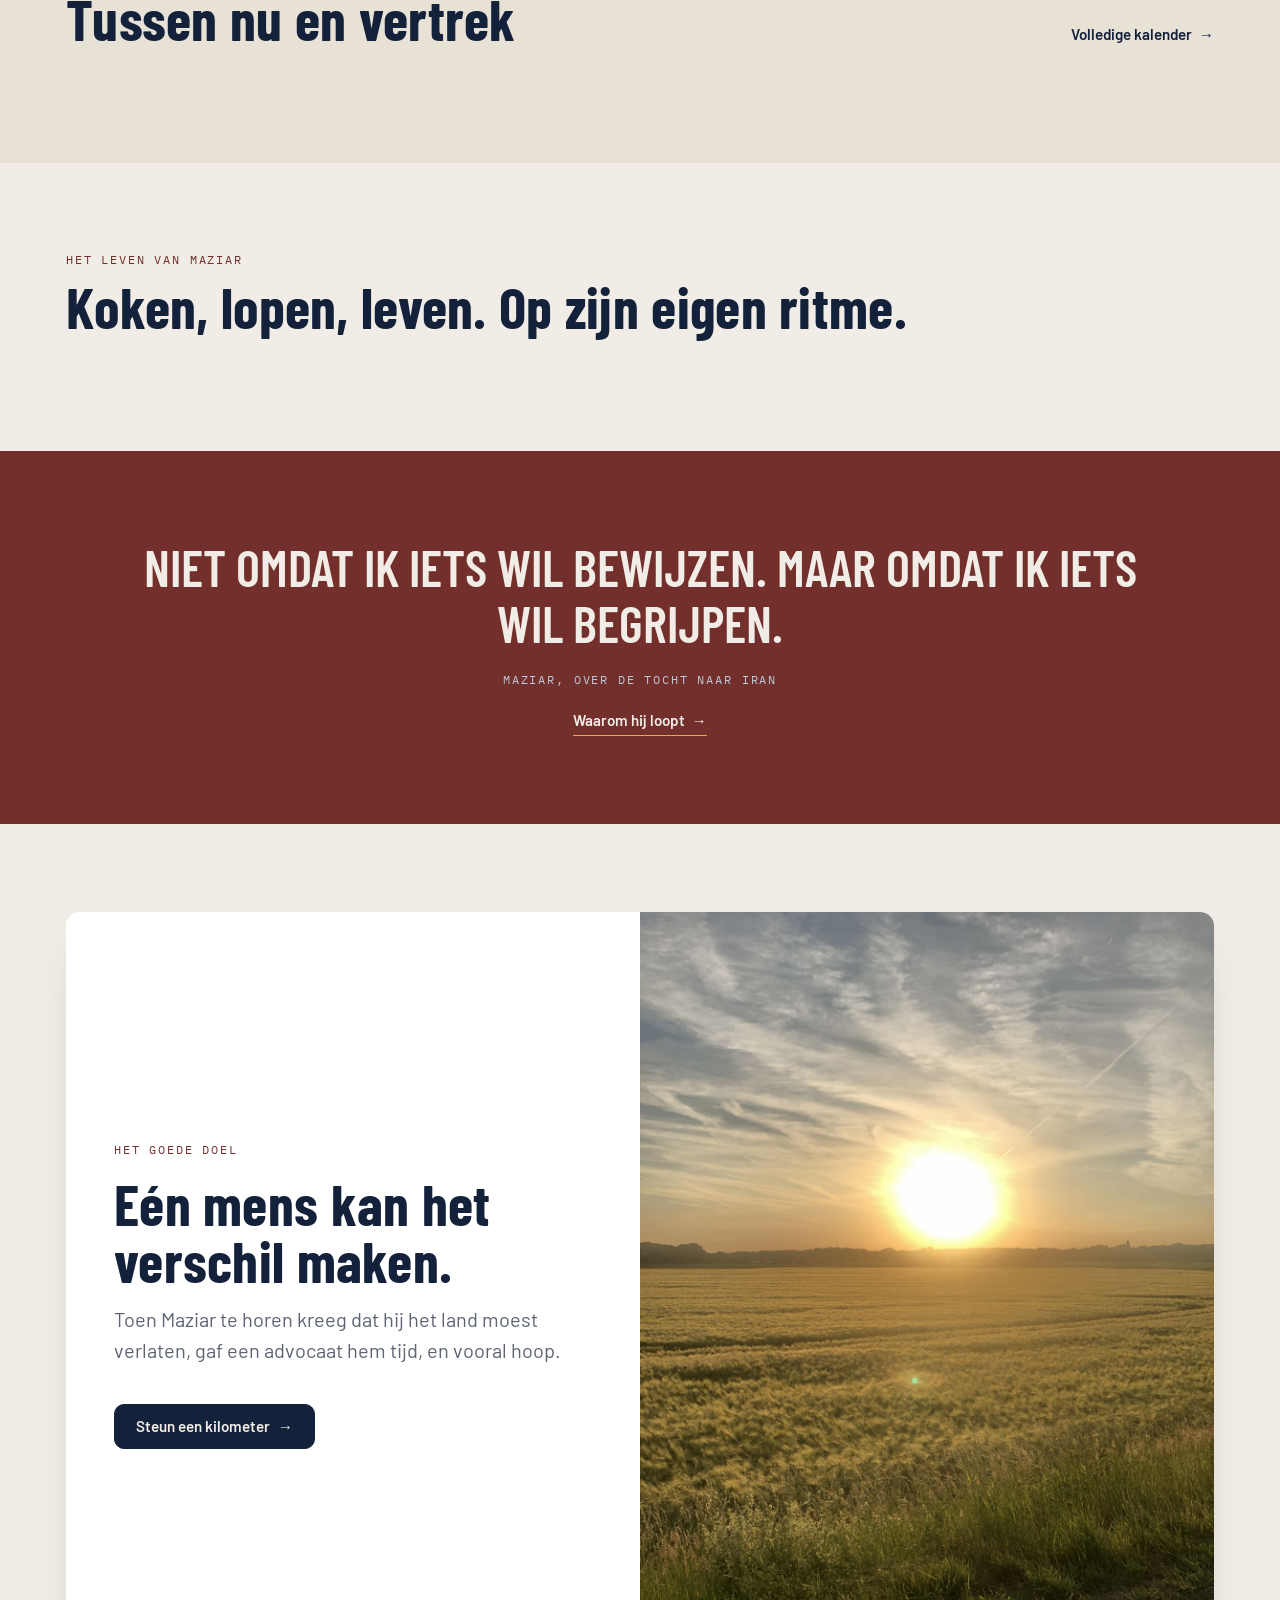
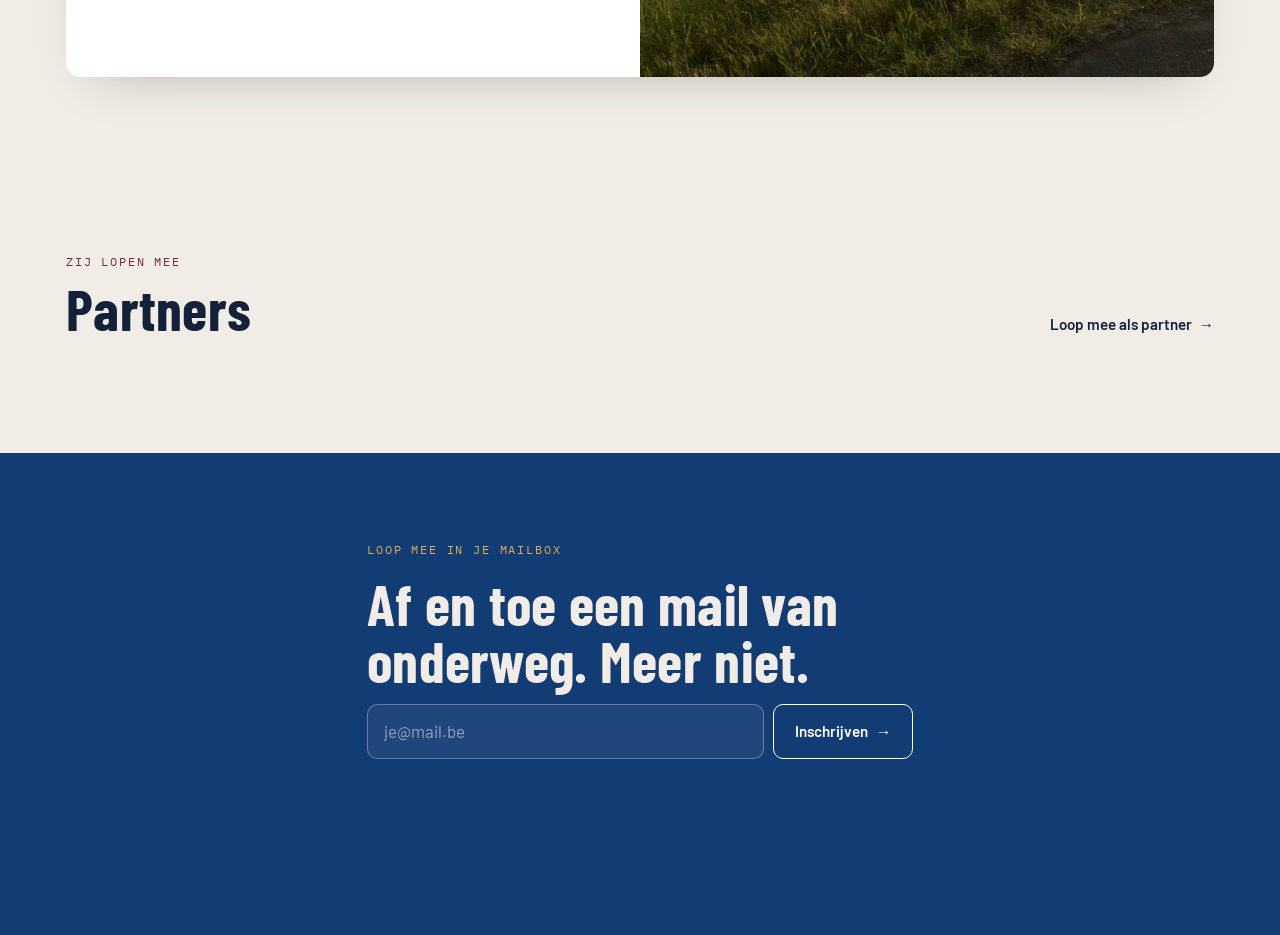
==== commit 670c942e: "Steun: Grondwet-zin korter, "van loket naar loket" nog maar één keer In het blok "Waarom Casa Legal"" ====
--- a/index.html
+++ b/index.html
@@ -97,6 +97,6 @@
 </main>
 <footer id="ftr"></footer>
 <script src="assets/content.js?v=0cc44b17"></script>
-<script src="assets/site.js?v=807d6c94"></script>
+<script src="assets/site.js?v=cb5f7b53"></script>
 </body>
 </html>
